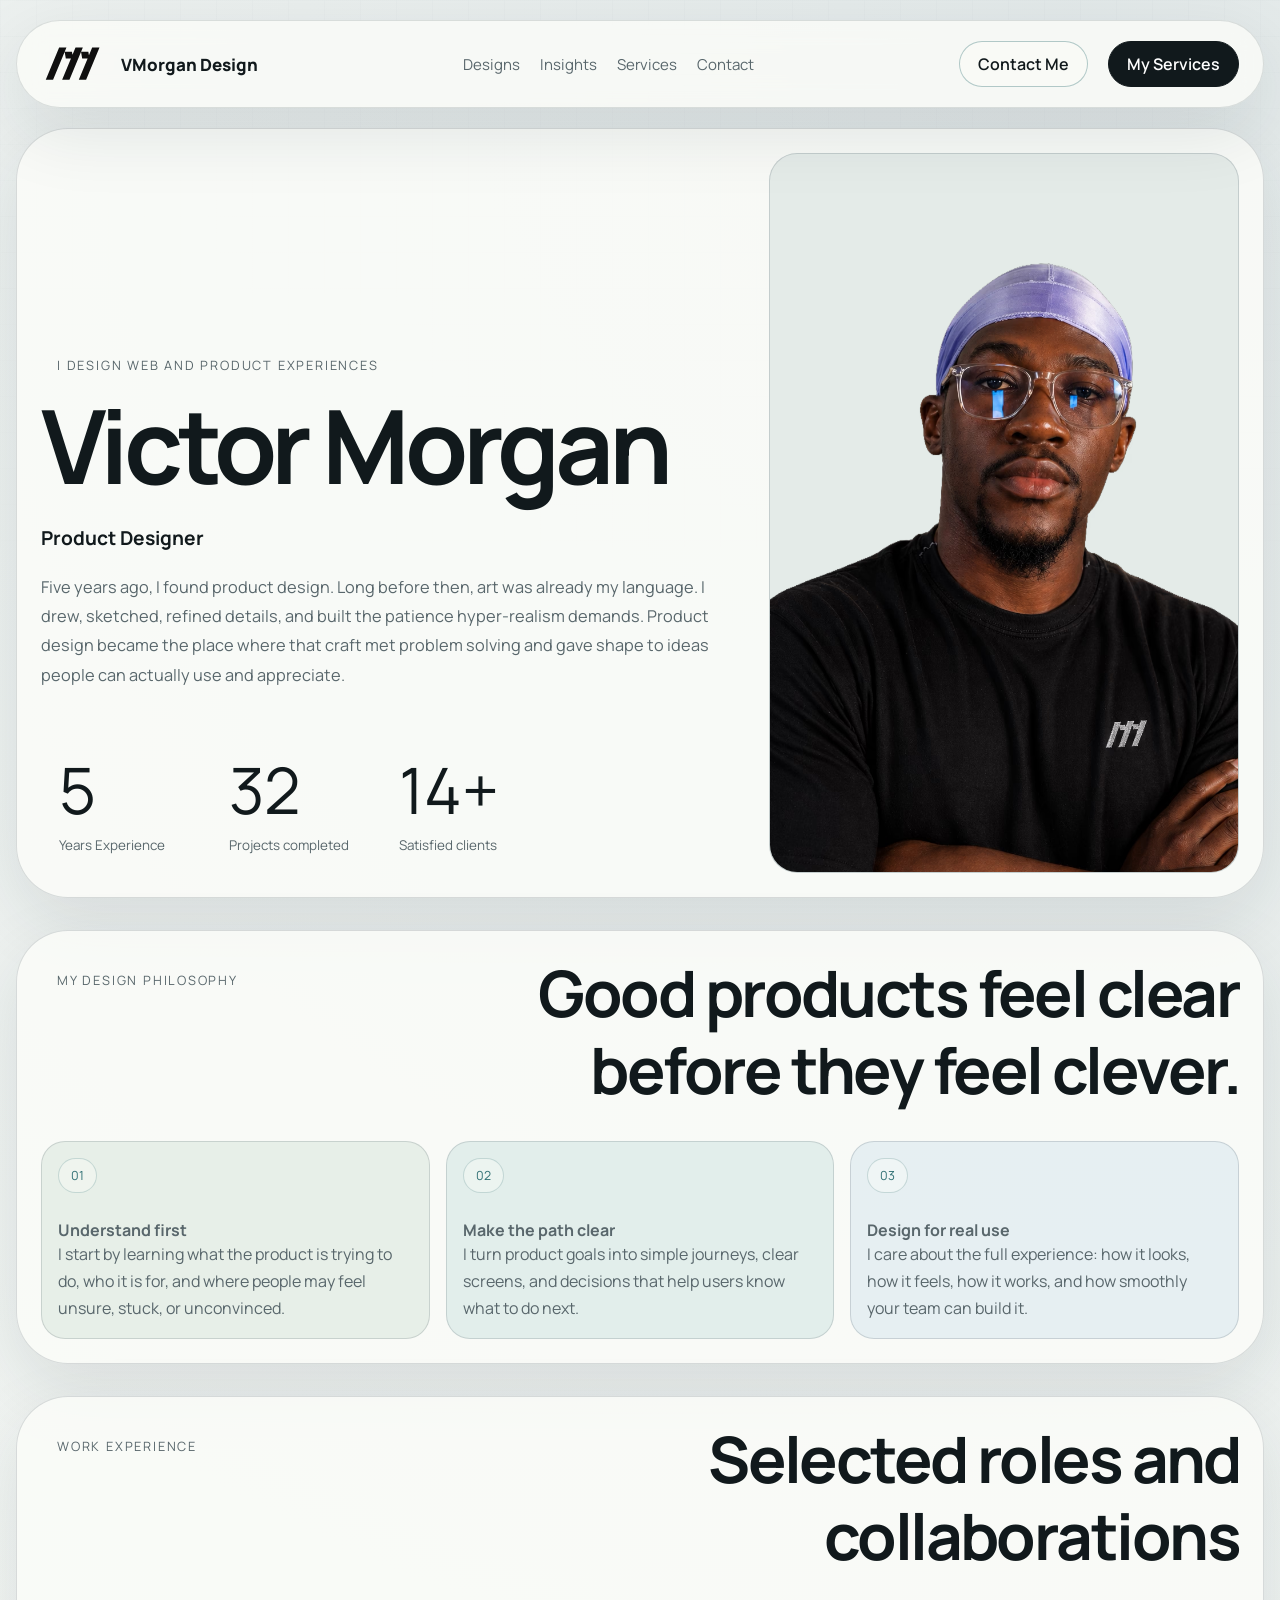
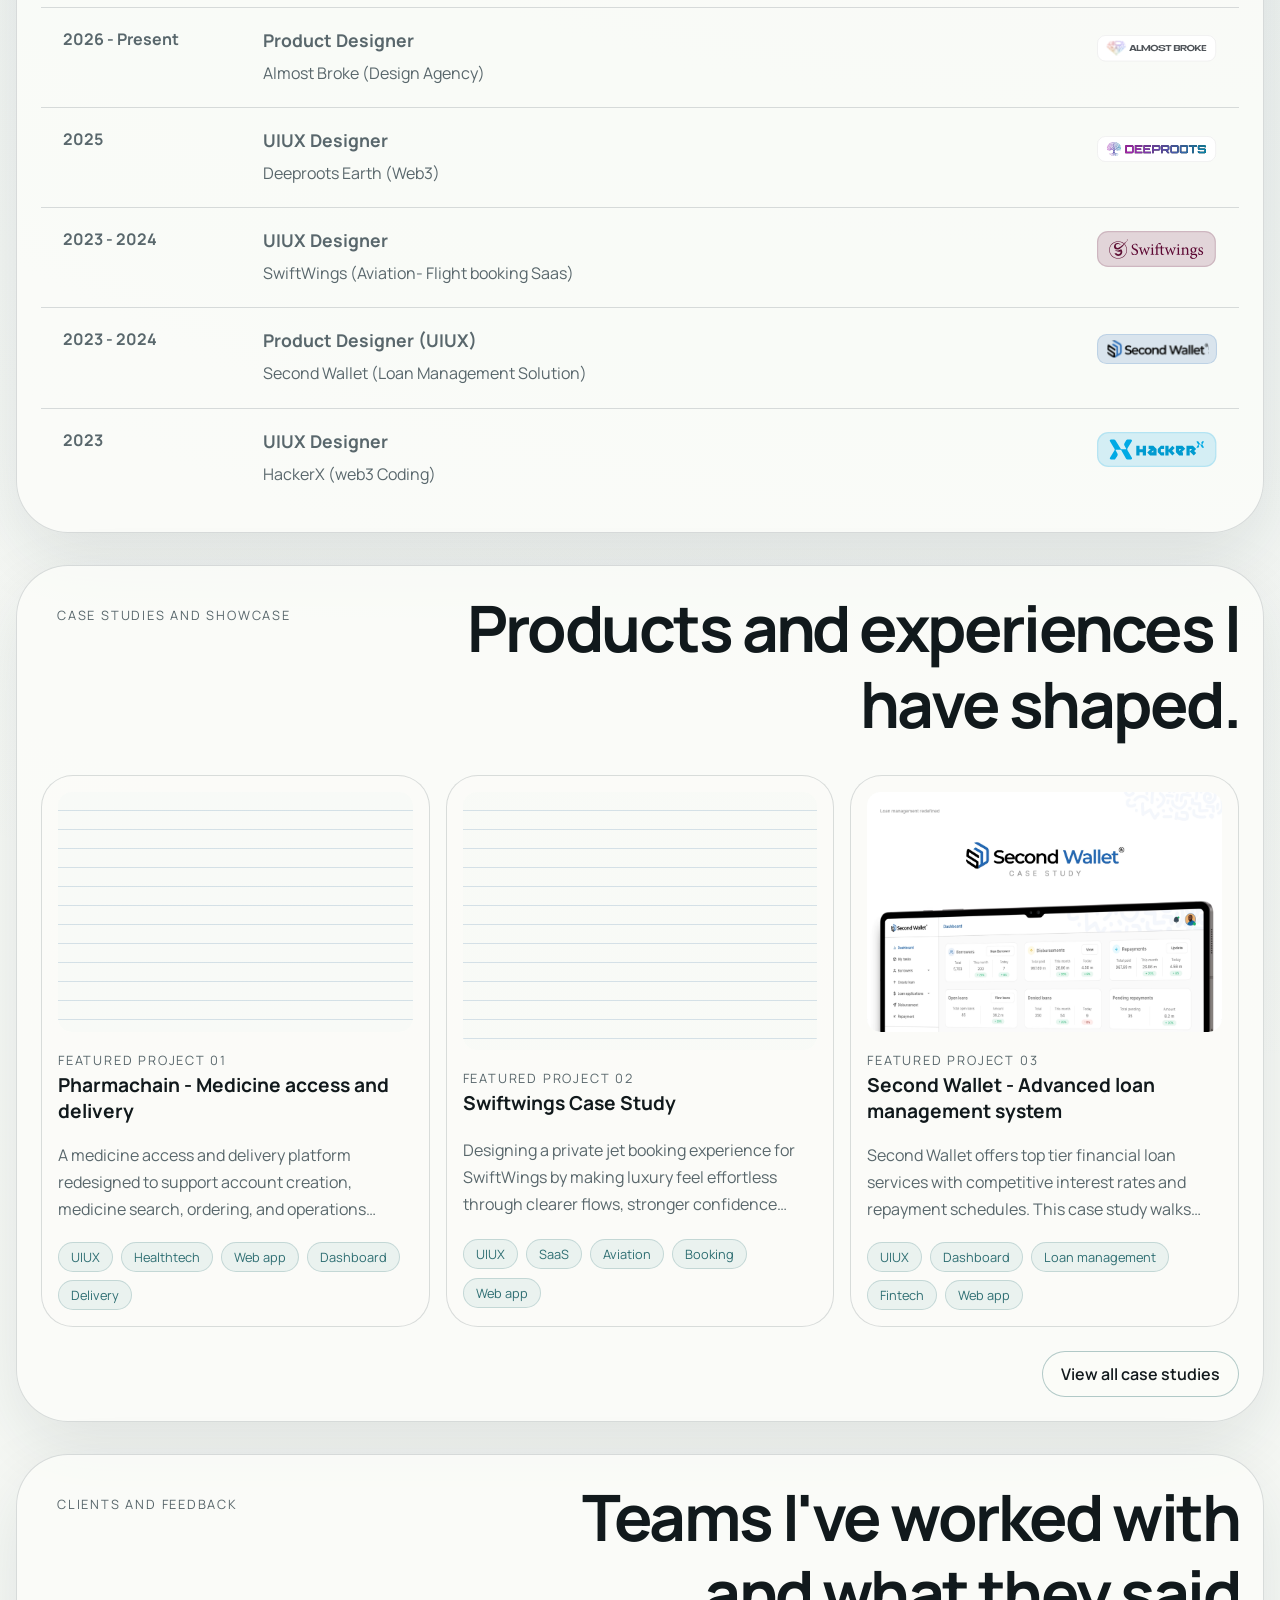
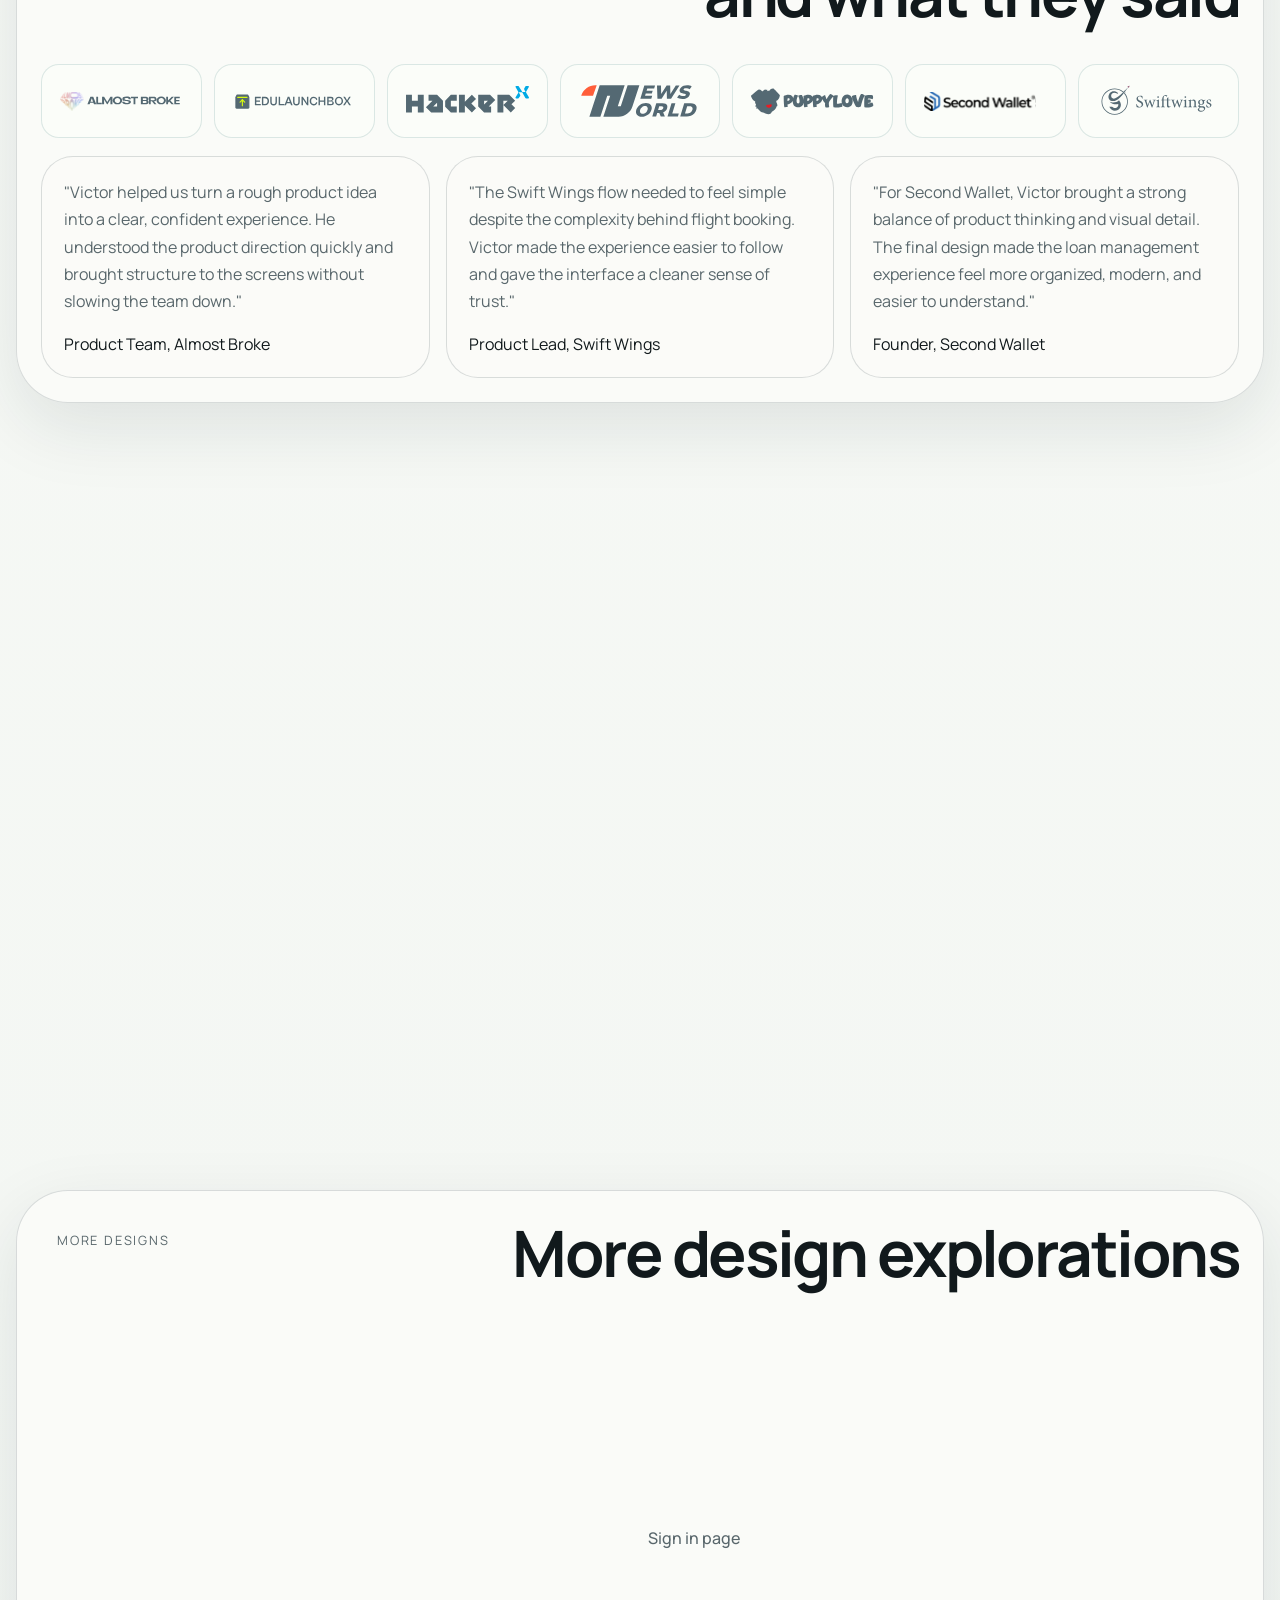
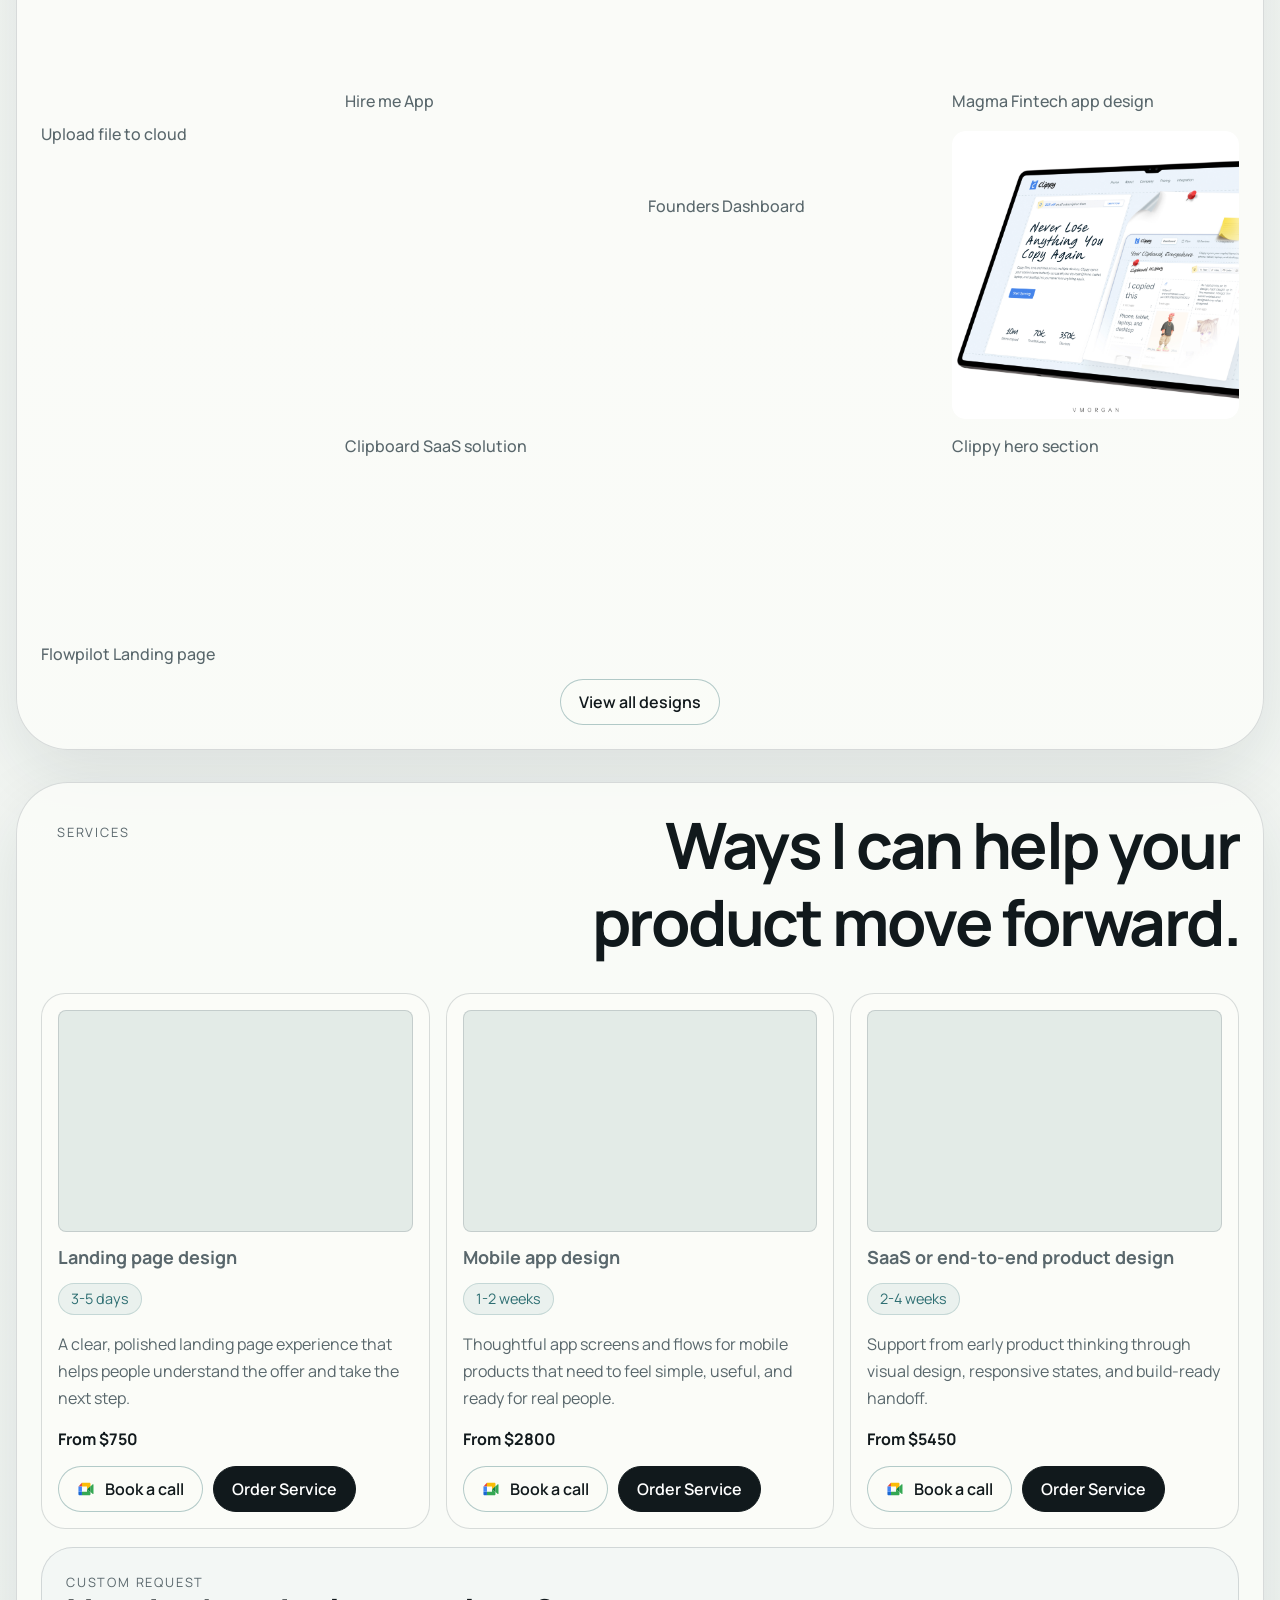
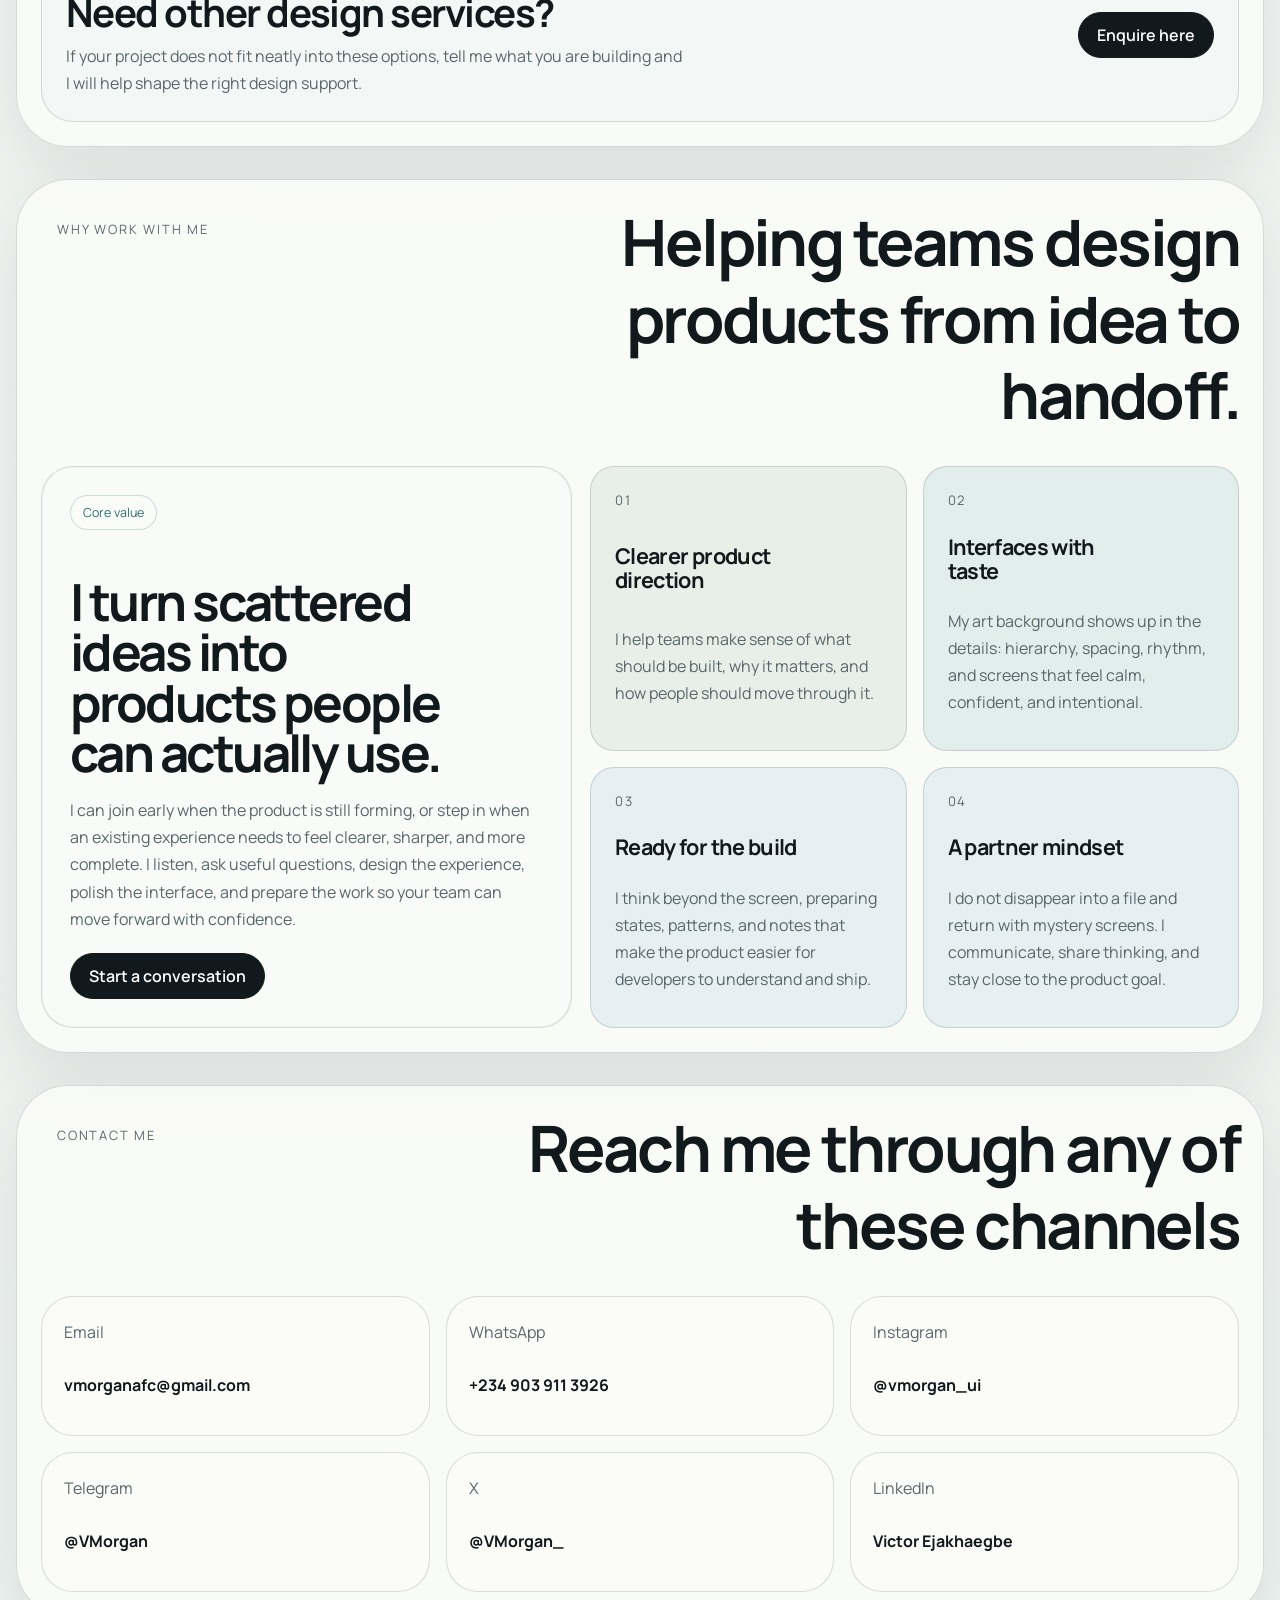
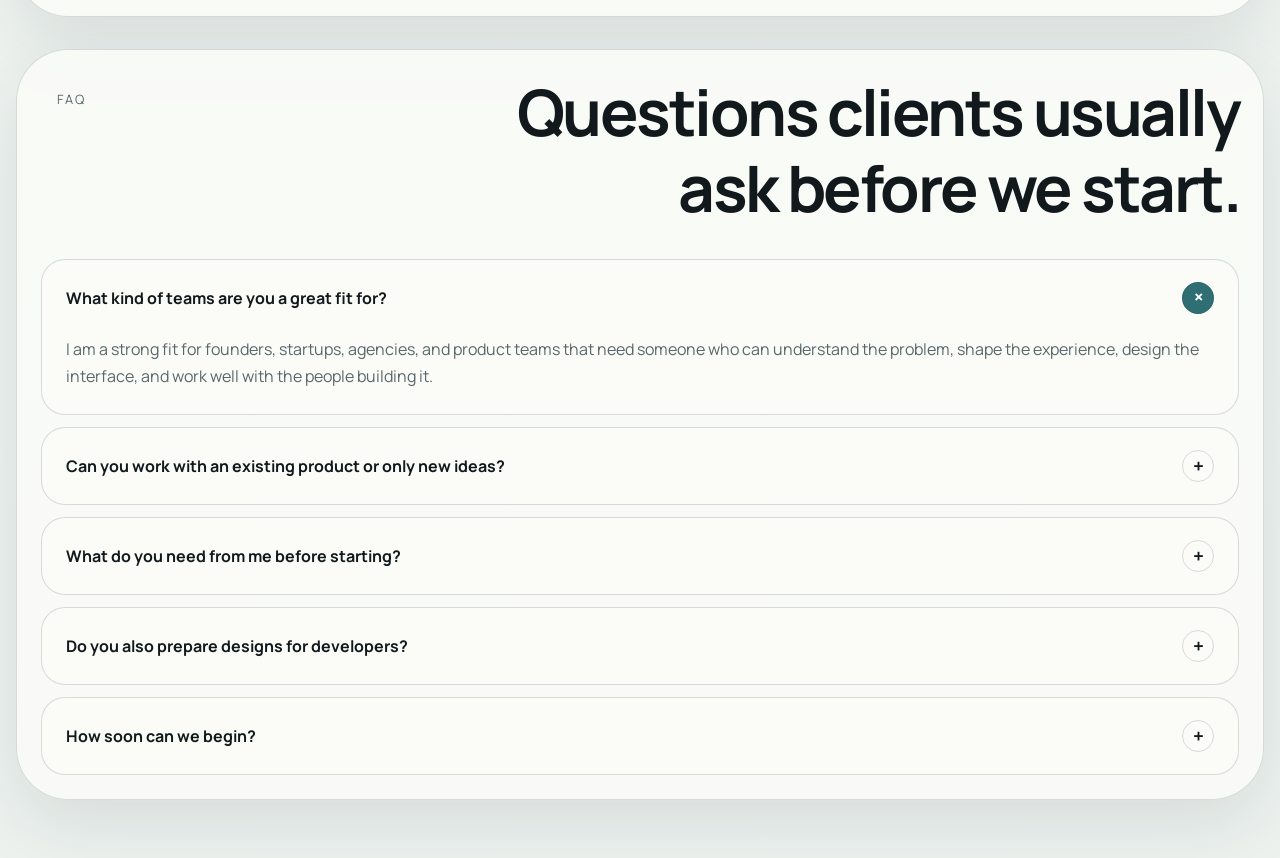
==== index.html @ fc19f233 "Improve mobile Lighthouse performance" ====
<!DOCTYPE html>
<html lang="en">
  <head>
    <meta charset="UTF-8" />
    <meta name="viewport" content="width=device-width, initial-scale=1.0" />
    <title>VMorgan Design</title>
    <meta
      name="description"
      content="Victor Morgan product design portfolio"
    />
    <meta property="og:image" content="https://ibb.co/gbhgshdw"/>
    <meta property="og:image:width" content="1200"/>
    <meta property="og:image:height" content="630"/>
    <link rel="icon" type="image/svg+xml" href="./assets/Logo  favicon.svg" />
    <link
      rel="preload"
      href="./assets/fonts/manrope-latin.woff2"
      as="font"
      type="font/woff2"
      crossorigin
    />
    <link rel="stylesheet" href="./styles.css" />
    <script defer src="./js/analytics.js"></script>
  </head>
  <body>
    <div class="page-shell">
      <header class="topbar">
        <a class="brand" href="#hero" aria-label="VMorgan.design home">
          <img class="brand-logo" src="./assets/Logo.svg" width="64" height="40" alt="" />
          <span class="brand-copy">
            <strong>VMorgan Design</strong>
          </span>
        </a>
        <nav class="main-nav desktop-nav" aria-label="Primary">
          <a href="./designs.html">Designs</a>
          <a href="./insights.html">Insights</a>
          <a href="#services">Services</a>
          <a href="#contact">Contact</a>
        </nav>
        <div class="nav-actions">
          <a class="button button-secondary" href="#contact">Contact Me</a>
          <a class="button" href="#services">My Services</a>
        </div>
        <details class="nav-menu">
          <summary class="nav-menu-toggle" aria-label="Open navigation menu">
            <img src="./assets/menu.svg" width="24" height="24" alt="" />
          </summary>
          <div class="nav-menu-panel">
            <nav class="main-nav" aria-label="Mobile primary">
              <a href="./designs.html">Designs</a>
              <a href="./insights.html">Insights</a>
              <a href="#services">Services</a>
              <a href="#contact">Contact</a>
            </nav>
          </div>
        </details>
      </header>

      <main>
        <section class="hero panel" id="hero">
          <div class="hero-copy">
            <p class="eyebrow">I DESIGN WEB AND PRODUCT EXPERIENCES</p>
            <h1>Victor Morgan</h1>
            <p class="hero-role">Product Designer</p>
            <p class="hero-story">
              Five years ago, I found product design. Long before then, art was
              already my language. I drew, sketched, refined details, and built
              the patience hyper-realism demands. Product design became the
              place where that craft met problem solving and gave shape to ideas
              people can actually use and appreciate.
            </p>
            <div class="hero-meta">
              <article>
                <strong>5</strong>
                <span class="meta-label">Years Experience</span>
              </article>
              <article>
                <strong>32</strong>
                <span class="meta-label">Projects completed</span>
              </article>
              <article>
                <strong>14+</strong>
                <span class="meta-label">Satisfied clients</span>
              </article>
            </div>
          </div>

          <aside class="hero-rail">
            <div class="portrait-frame">
              <img
                class="portrait-image"
                src="./assets/VMorgan image.avif"
                width="720"
                height="900"
                fetchpriority="high"
                decoding="async"
                alt="Portrait of Victor Morgan"
              />
            </div>
          </aside>
        </section>

        <section class="philosophy panel panel-tall" id="philosophy">
          <div class="section-head">
            <p class="eyebrow">My design philosophy</p>
            <h2>Good products feel clear before they feel clever.</h2>
          </div>
          <div class="philosophy-grid">
            <article>
              <span class="kicker">01</span>
              <h3>Understand first</h3>
              <p>
                I start by learning what the product is trying to do, who it is
                for, and where people may feel unsure, stuck, or unconvinced.
              </p>
            </article>
            <article>
              <span class="kicker">02</span>
              <h3>Make the path clear</h3>
              <p>
                I turn product goals into simple journeys, clear screens, and
                decisions that help users know what to do next.
              </p>
            </article>
            <article>
              <span class="kicker">03</span>
              <h3>Design for real use</h3>
              <p>
                I care about the full experience: how it looks, how it feels,
                how it works, and how smoothly your team can build it.
              </p>
            </article>
          </div>
        </section>

        <section class="panel" id="experience">
          <div class="section-head">
            <p class="eyebrow">Work experience</p>
            <h2>Selected roles and collaborations</h2>
          </div>
          <div class="timeline">
            <article class="timeline-item">
              <span class="timeline-period">2026 - Present</span>
              <div class="timeline-end">
                <div class="timeline-copy">
                  <h3>Product Designer</h3>
                  <p>Almost Broke (Design Agency)</p>
                </div>
                <img class="timeline-logo logo-shadow" src="./assets/Almost Broke.svg" width="120" height="42" loading="lazy" decoding="async" alt="Almost Broke logo" />
              </div>
              
            </article>
            <article class="timeline-item">
              <span class="timeline-period">2025</span>
              <div class="timeline-end">
                <div class="timeline-copy">
                  <h3>UIUX Designer</h3>
                  <p>Deeproots Earth (Web3)</p>
                </div>
                <img class="timeline-logo logo-shadow" src="./assets/Deeproots.svg" width="120" height="42" loading="lazy" decoding="async" alt="Deeproots Earth logo" />
              </div>
              
            </article>
            <article class="timeline-item">
              <span class="timeline-period">2023 - 2024</span>
              <div class="timeline-end">
                <div class="timeline-copy">
                  <h3>UIUX Designer</h3>
                  <p>SwiftWings (Aviation- Flight booking Saas)</p>
                </div>
                <img class="timeline-logo" src="./assets/Swift Wings.svg" width="120" height="42" loading="lazy" decoding="async" alt="Swift Wings logo" />
              </div>
              
            </article>
            <article class="timeline-item">
              <span class="timeline-period">2023 - 2024</span>
              <div class="timeline-end">
                <div class="timeline-copy">
                  <h3>Product Designer (UIUX)</h3>
                  <p>Second Wallet (Loan Management Solution)</p>
                </div>
                <img class="timeline-logo" src="./assets/Second Wallet.svg" width="120" height="42" loading="lazy" decoding="async" alt="Second Wallet logo" />
              </div>
              
            </article>
            <article class="timeline-item">
              <span class="timeline-period">2023</span>
              <div class="timeline-end">
                <div class="timeline-copy">
                  <h3>UIUX Designer</h3>
                  <p>HackerX (web3 Coding)</p>
                </div>
                <img class="timeline-logo" src="./assets/Hacker X.svg" width="120" height="42" loading="lazy" decoding="async" alt="Hacker X logo" />
              </div>
              
            </article>
          </div>
        </section>

        <section class="panel" id="designs">
          <div class="section-head">
            <p class="eyebrow">Case studies and showcase</p>
            <h2 id="design-head-title">Products and experiences I have shaped.</h2>
          </div>
          <div class="featured-grid" id="projectGrid"></div>
          <div class="action-insights">
            <a class="button button-secondary" href="./designs.html#case-studies">
              View all case studies
            </a>
          </div>
        </section>

        <section class="panel" id="clients">
          <div class="section-head">
            <p class="eyebrow">Clients and feedback</p>
            <h2>Teams I&apos;ve worked with and what they said</h2>
          </div>
          <div class="client-band" aria-label="Client logos">
            <span class="client-logo-card">
              <img src="./assets/Clients/Almost Broke.svg" width="168" height="48" loading="lazy" decoding="async" alt="Almost Broke logo" />
            </span>
            <span class="client-logo-card">
              <img src="./assets/Clients/Edulaunch box.svg" width="168" height="48" loading="lazy" decoding="async" alt="Edulaunch Box logo" />
            </span>
            <span class="client-logo-card">
              <img src="./assets/Clients/Logo.svg" width="168" height="48" loading="lazy" decoding="async" alt="HackerX logo" />
            </span>
            <span class="client-logo-card">
              <img src="./assets/Clients/News World.svg" width="168" height="48" loading="lazy" decoding="async" alt="News World logo" />
            </span>
            <span class="client-logo-card">
              <img src="./assets/Clients/Puppylove.svg" width="168" height="48" loading="lazy" decoding="async" alt="Puppylove logo" />
            </span>
            <span class="client-logo-card">
              <img src="./assets/Clients/Second Wallet.svg" width="168" height="48" loading="lazy" decoding="async" alt="Second Wallet logo" />
            </span>
            <span class="client-logo-card">
              <img src="./assets/Clients/Swift wings.svg" width="168" height="48" loading="lazy" decoding="async" alt="Swift Wings logo" />
            </span>
          </div>
          <div class="feedback-grid">
            <article class="quote-card">
              <p>
                “Victor brought order to a messy product flow and made the whole
                team think more clearly.”
              </p>
              <p class="quote-copy">
                "Victor helped us turn a rough product idea into a clear, confident experience. He understood the product direction quickly and brought structure to the screens without slowing the team down."
              </p>
              <span>Product Team, Almost Broke</span>
            </article>
            <article class="quote-card">
              <p>
                “His eye for detail is strong, but what stood out most was how
                calmly he solved product problems.”
              </p>
              <p class="quote-copy">
                "The Swift Wings flow needed to feel simple despite the complexity behind flight booking. Victor made the experience easier to follow and gave the interface a cleaner sense of trust."
              </p>
              <span>Product Lead, Swift Wings</span>
            </article>
            <article class="quote-card">
              <p>
                “The final experience felt premium without becoming complicated.
                That balance mattered for our users.”
              </p>
              <p class="quote-copy">
                "For Second Wallet, Victor brought a strong balance of product thinking and visual detail. The final design made the loan management experience feel more organized, modern, and easier to understand."
              </p>
              <span>Founder, Second Wallet</span>
            </article>
          </div>
        </section>

        <section class="panel" id="insights">
          <div class="section-head">
            
              <p class="eyebrow">Insights</p>
              <h2>Thoughts on designing useful products.</h2>
            
          </div>
          <div class="blog-grid" id="homeInsightsGrid"></div>
          <div class="action-insights">
            <a class="button button-secondary" href="./insights.html">View all Insights</a>
          </div>
        </section>

        <section class="panel" id="more-designs">
          <div class="section-head">
            <p class="eyebrow">More designs</p>
            <h2>More design explorations</h2>
          </div>
          <div class="masonry" id="masonryGrid"></div>
          <div class="action-designs">
            <a class="button button-secondary" href="./designs.html#design-explorations">View all designs</a>
          </div>
        </section>

        <section class="panel" id="services">
          <div class="section-head">
            <p class="eyebrow">Services</p>
            <h2>Ways I can help your product move forward.</h2>
          </div>
          <div class="services-layout">
            <div class="services-list" id="servicesList"></div>
            <aside class="service-enquiry">
              <div>
                <p class="eyebrow" id="request-eyebrow">Custom request</p>
                <h3>Need other design services?</h3>
                <p>
                  If your project does not fit neatly into these options, tell me what you are
                  building and I will help shape the right design support.
                </p>
              </div>
              <a class="button" href="#contact">Enquire here</a>
            </aside>
          </div>
        </section>

        <section class="panel" id="value">
          <div class="section-head value-head">
            <p class="eyebrow">Why work with me</p>
            <h2 id="value-head">Helping teams design products from idea to handoff.</h2>
          </div>
          <div class="value-layout">
            <article class="value-lead">
              <span class="kicker">Core value</span>
              <h3>I turn scattered ideas into products people can actually use.</h3>
              <p>
                I can join early when the product is still forming, or step in when an existing
                experience needs to feel clearer, sharper, and more complete. I listen, ask useful
                questions, design the experience, polish the interface, and prepare the work so your
                team can move forward with confidence.
              </p>
              <a class="button" href="#contact">Start a conversation</a>
            </article>
            <div class="value-grid">
              <article class="value-card">
                <span>01</span>
                <h3>Clearer product direction</h3>
                <p>
                  I help teams make sense of what should be built, why it matters, and how people
                  should move through it.
                </p>
              </article>
              <article class="value-card">
                <span>02</span>
                <h3>Interfaces with taste</h3>
                <p>
                  My art background shows up in the details: hierarchy, spacing, rhythm, and screens
                  that feel calm, confident, and intentional.
                </p>
              </article>
              <article class="value-card">
                <span>03</span>
                <h3>Ready for the build</h3>
                <p>
                  I think beyond the screen, preparing states, patterns, and notes that make the
                  product easier for developers to understand and ship.
                </p>
              </article>
              <article class="value-card">
                <span>04</span>
                <h3>A partner mindset</h3>
                <p>
                  I do not disappear into a file and return with mystery screens. I communicate, share
                  thinking, and stay close to the product goal.
                </p>
              </article>
            </div>
          </div>
        </section>

        <section class="panel" id="contact">
          <div class="section-head">
            <p class="eyebrow">Contact me</p>
            <h2>Reach me through any of these channels</h2>
          </div>
          <div class="contact-grid">
            <a class="contact-card" href="mailto:vmorganafc@gmail.com" target="_blank">
              <span>Email</span>
              <strong>vmorganafc@gmail.com</strong>
            </a>
            <a class="contact-card" href="https://wa.me/2349039113926" target="_blank">
              <span>WhatsApp</span>
              <strong>+234 903 911 3926</strong>
            </a>
            <a class="contact-card" href="https://www.instagram.com/vmorgan_ui/" target="_blank">
              <span>Instagram</span>
              <strong>@vmorgan_ui</strong>
            </a>
            <a class="contact-card" href="https://t.me/VMorgan" target="_blank">
              <span>Telegram</span>
              <strong>@VMorgan</strong>
            </a>
            <a class="contact-card" href="https://x.com/VMorgan_" target="_blank">
              <span>X</span>
              <strong>@VMorgan_</strong>
            </a>
            <a class="contact-card" href="https://www.linkedin.com/in/ejakhaegbevictor" target="_blank">
              <span>LinkedIn</span>
              <strong>Victor Ejakhaegbe</strong>
            </a>
          </div>
        </section>

        <section class="panel" id="faq">
          <div class="section-head">
            <p class="eyebrow">FAQ</p>
            <h2>Questions clients usually ask before we start.</h2>
          </div>
          <div class="faq-list">
            <details class="faq-item" open>
              <summary>What kind of teams are you a great fit for?</summary>
              <p>
                I am a strong fit for founders, startups, agencies, and product teams that need
                someone who can understand the problem, shape the experience, design the interface,
                and work well with the people building it.
              </p>
            </details>
            <details class="faq-item">
              <summary>Can you work with an existing product or only new ideas?</summary>
              <p>
                Both. I can help shape a new product from scratch, improve an existing experience,
                redesign a dashboard, make onboarding clearer, or prepare a product for the next
                stage of growth.
              </p>
            </details>
            <details class="faq-item">
              <summary>What do you need from me before starting?</summary>
              <p>
                A short brief, the product goal, target audience, timeline, and any existing links,
                screenshots, brand assets, or references. If the idea is still rough, we can clarify it
                together during the first call.
              </p>
            </details>
            <details class="faq-item">
              <summary>Do you also prepare designs for developers?</summary>
              <p>
                Yes. I can include organized files, responsive states, interaction notes, reusable
                patterns, and build guidance so the implementation team has less guesswork.
              </p>
            </details>
            <details class="faq-item">
              <summary>How soon can we begin?</summary>
              <p>
                That depends on the scope and current availability, but the fastest next step is to
                book a call or send a short brief. From there, I can confirm timeline, deliverables,
                and the best way to approach the work.
              </p>
            </details>
          </div>
        </section>
      </main>
    </div>

    <dialog class="project-modal" id="projectModal">
      <form method="dialog" class="modal-card">
        <div class="modal-head">
          <div>
            <p class="eyebrow">Project details</p>
            <h2 id="modalTitle"></h2>
          </div>
          <button class="icon-button" type="submit" aria-label="Close details">
            ×
          </button>
        </div>
        <p id="modalSummary"></p>
        <div class="modal-tags" id="modalTags"></div>
        <div class="modal-metrics" id="modalMetrics"></div>
      </form>
    </dialog>

    <dialog class="article-modal" id="articleModal">
      <article class="article-modal-card">
        <header class="article-modal-head">
          <div>
            <p class="eyebrow">Insight</p>
            <h2 id="articleTitle"></h2>
          </div>
          <button class="icon-button" id="articleClose" type="button" aria-label="Close article">
            ×
          </button>
        </header>

        <div class="article-modal-scroll">
          <div class="article-meta">
            <span id="articleDate"></span>
            <span id="articleCategory"></span>
          </div>
          <p class="article-preface" id="articlePreface"></p>
          <div class="article-body" id="articleBody"></div>
        </div>
      </article>
    </dialog>

    <dialog class="design-preview-modal" id="designPreviewModal">
      <article class="design-preview-card">
        <header class="design-preview-head">
          <div>
            <h2 id="designPreviewTitle"></h2>
            <p id="designPreviewDescription"></p>
          </div>
          <button class="icon-button" id="designPreviewClose" type="button" aria-label="Close design preview">
            ×
          </button>
        </header>
        <div class="design-preview-visual" id="designPreviewVisual"></div>
        <div class="design-preview-share" id="designPreviewShare" hidden>
          <p>Share your thoughts ....</p>
          <div class="design-preview-actions">
            <a class="button button-secondary" id="designPreviewX" href="" target="_blank" rel="noreferrer" hidden>View in X</a>
          </div>
        </div>
      </article>
    </dialog>

    <dialog class="service-order-modal book-call-modal" id="bookCallModal">
      <form
        class="modal-card service-order-card"
        id="bookCallForm"
        name="book-call-lead"
        method="POST"
        data-netlify="true"
        netlify-honeypot="bot-field"
      >
        <input type="hidden" name="form-name" value="book-call-lead" />
        <input type="hidden" id="bookCallServiceName" name="service_name" value="" />
        <input type="hidden" id="bookCallSubmittedAt" name="submitted_at" value="" />
        <p class="hidden-field">
          <label>Do not fill this out if you are human: <input name="bot-field" /></label>
        </p>

        <div class="modal-head">
          <div>
            <p class="eyebrow" id="book-call-label">Book a call</p>
            <h2 id="bookCallTitle">Book a call</h2>
          </div>
          <button class="icon-button" id="bookCallClose" type="button" aria-label="Close book call form">
            Ã—
          </button>
        </div>

        <div class="service-order-fields">
          <label class="field">
            <span>Email address</span>
            <input
              class="text-input"
              id="bookCallEmail"
              name="email"
              type="email"
              placeholder="you@example.com"
              required
            />
          </label>
        </div>

        <p class="service-order-note">
          Enter your email first, then you will be redirected to book a Google Meet call.
        </p>

        <div class="service-order-actions">
          <button class="button" type="submit">Submit and book call</button>
        </div>
      </form>
    </dialog>

    <dialog class="service-order-modal" id="serviceOrderModal">
      <form class="modal-card service-order-card" id="serviceOrderForm">
        <div class="modal-head">
          <div>
            <p class="eyebrow" id="order-service">Order service</p>
            <h2 id="serviceOrderTitle">Order service</h2>
          </div>
          <button class="icon-button" id="serviceOrderClose" type="button" aria-label="Close order form">
            ×
          </button>
        </div>

        <div class="service-order-fields">
          <label class="field">
            <span>Name</span>
            <input class="text-input" id="orderName" name="name" type="text" required />
          </label>
          <label class="field">
            <span>Email address</span>
            <input class="text-input" id="orderEmail" name="email" type="email" required />
          </label>
          <label class="field">
            <span>Short project brief</span>
            <textarea
              class="text-area"
              id="orderBrief"
              name="brief"
              rows="5"
              placeholder="Tell me what you want designed, the audience, and the goal."
              required
            ></textarea>
          </label>
          <label class="field">
            <span>Timeline for delivery</span>
            <select id="orderTimeline" name="timeline" required>
              <option value="">Select timeline</option>
              <option value="3-5 days">3-5 days</option>
              <option value="1-2 weeks">1-2 weeks</option>
              <option value="2-4 weeks">2-4 weeks</option>
              <option value="3 months">3 months</option>
              <option value="1 year">1 year</option>
              <option value="Flexible">Flexible</option>
            </select>
          </label>
        </div>

        <p class="service-order-note">
          Once you submit, you will be automatically redirected to book a Google Meet call.
        </p>

        <div class="service-order-actions">
          <button class="button" type="submit">Submit and book a call</button>
        </div>
      </form>
    </dialog>

    <script src="./js/explorations-data.js"></script>
    <script src="./js/featured-case-studies.js"></script>
    <script src="./js/insights.js"></script>
    <script src="./js/script.js"></script>
    <script src="./js/smooth-page-scroll.js" defer></script>
    <script src="./js/scroll-reveal.js" defer></script>
    <script src="./js/active-nav.js" defer></script>
  </body>
</html>
---- styles.css ----
@font-face {
  font-family: "Manrope";
  font-style: normal;
  font-weight: 400 800;
  font-display: swap;
  src: url("./assets/fonts/manrope-latin.woff2") format("woff2");
  unicode-range: U+0000-00FF, U+0131, U+0152-0153, U+02BB-02BC, U+02C6, U+02DA,
    U+02DC, U+0304, U+0308, U+0329, U+2000-206F, U+20AC, U+2122, U+2191,
    U+2193, U+2212, U+2215, U+FEFF, U+FFFD;
}

:root {
  --font-sans: "Manrope", "Segoe UI", sans-serif;
  --bg: #edf2ef;
  --panel: #fbfcf8;
  --panel-muted: #e3ebe7;
  --ink: #11191c;
  --ink-soft: #59676c;
  --line: rgba(32, 54, 61, 0.16);
  --line-strong: #11191c;
  --accent: #2f6f73;
  --accent-soft: #d8e8e5;
  --sage: #697c6f;
  --sage-soft: #dfe9e1;
  --steel: #6f8fa3;
  --steel-soft: #dce8ee;
  --sand: #b59b6a;
  --shadow: 0 24px 70px rgba(23, 43, 49, 0.1);
  --radius-xl: 32px;
  --radius-lg: 24px;
  --radius-md: 16px;
  --max-width: 1440px;
  --anchor-offset: 132px;
}

::selection {
  background: var(--accent);
  color: #fbfcf8;
}

.sr-only {
  position: absolute;
  width: 1px;
  height: 1px;
  padding: 0;
  margin: -1px;
  overflow: hidden;
  clip: rect(0, 0, 0, 0);
  white-space: nowrap;
  border: 0;
}

*,
*::before,
*::after {
  box-sizing: border-box;
  -webkit-tap-highlight-color: transparent;
}

html {
  scroll-behavior: smooth;
  scroll-padding-top: var(--anchor-offset);
}

html.is-anchor-scrolling {
  scroll-behavior: auto;
}

:target {
  scroll-margin-top: var(--anchor-offset);
}

body {
  margin: 0;
  font-family: var(--font-sans);
  background:
    radial-gradient(circle at 84% 0%, rgba(111, 143, 163, 0.18), transparent 30%),
    linear-gradient(180deg, #fbfcf8 0%, var(--bg) 100%);
  color: var(--ink);
  padding-bottom: 58px;
  min-height: 100vh;
}

body::before {
  content: "";
  position: fixed;
  inset: 0;
  pointer-events: none;
  background-image:
    linear-gradient(rgba(32, 54, 61, 0.045) 1px, transparent 1px),
    linear-gradient(90deg, rgba(32, 54, 61, 0.045) 1px, transparent 1px);
  background-size: 36px 36px;
  mask-image: linear-gradient(180deg, rgba(0, 0, 0, 0.24), transparent 75%);
}

a {
  color: inherit;
  text-decoration: none;
}

button,
select,
input {
  font: inherit;
}

.page-shell {
  width: min(calc(100% - 32px), var(--max-width));
  margin: 20px auto 48px;
}

.topbar {
  position: sticky;
  top: 16px;
  z-index: 10;
  display: grid;
  grid-template-columns: auto 1fr auto;
  align-items: center;
  gap: 32px;
  min-height: 88px;
  padding: 16px 24px;
  margin-bottom: 20px;
  border: 1px solid rgba(32, 54, 61, 0.14);
  border-radius: 999px;
  background: rgba(251, 252, 248, 0.82);
  backdrop-filter: blur(14px);
  box-shadow: var(--shadow);
}

.brand {
  display: flex;
  align-items: center;
  gap: 16px;
}

.brand-logo {
  display: block;
  width: 64px;
  height: 40px;
  object-fit: contain;
}

.brand-copy {
  display: block;
}

.brand-copy strong {
  font-size: 1.06rem;
  font-weight: 800;
}

.brand-copy span {
  display: none;
  color: var(--ink-soft);
  font-size: 0.82rem;
}

.main-nav,
.nav-actions {
  display: flex;
  align-items: center;
  gap: 20px;
}

#designPreviewTitle{
  letter-spacing: -2%;
}

.nav-menu {
  display: none;
  position: relative;
}

.nav-menu-panel {
  display: block;
}

.nav-menu-toggle {
  display: none;
  border: none;
  background: transparent;
  list-style: none;
  cursor: pointer;
  padding: 8px;
}

.nav-menu-toggle::-webkit-details-marker {
  display: none;
}

.nav-menu-toggle img {
  display: block;
  width: 24px;
  height: 24px;
}

.main-nav {
  justify-self: center;
  flex-wrap: wrap;
  display: flex;
  flex-direction: row;
}

.main-nav a {
  position: relative;
  font-size: 0.94rem;
  color: var(--ink-soft);
  width: auto;
}

.main-nav a::after {
  content: "";
  position: absolute;
  left: 0;
  bottom: -6px;
  width: 100%;
  height: 1px;
  background: var(--accent);
  transform: scaleX(0);
  transform-origin: left;
  transition: transform 160ms ease;
}

.main-nav a:hover::after,
.main-nav a:focus-visible::after {
  transform: scaleX(1);
}

.main-nav a.is-active {
  color: var(--ink);
  font-weight: 700;
}

.button,
.icon-button {
  display: inline-flex;
  align-items: center;
  justify-content: center;
  gap: 10px;
  border: 1px solid var(--line-strong);
  border-radius: 999px;
  background: var(--ink);
  color: #fff;
  cursor: pointer;
  transition:
    transform 180ms ease,
    box-shadow 180ms ease,
    background 180ms ease;
}

.button {
  height: 46px;
  padding: 0 18px;
  font-weight: 600;
  width: fit-content;
  display: inline-flex;
  align-items: center;
  justify-content: center;
  white-space: nowrap;
}

.button-icon {
  width: 18px;
  height: 18px;
  display: block;
  object-fit: contain;
}

.button:hover,
.icon-button:hover,
.button:focus-visible,
.icon-button:focus-visible {
  transform: translateY(-1px);
  box-shadow: 0 14px 34px rgba(47, 111, 115, 0.18);
}

.button-secondary {
  border-color: rgba(47, 111, 115, 0.36);
  background: rgba(251, 252, 248, 0.5);
  color: var(--ink);
}

.panel {
  position: relative;
  margin-bottom: 32px;
  padding: 24px;
  padding-top: 24px;
  border: 1px solid var(--line);
  border-radius: 52px;
  background: rgba(251, 252, 248, 0.86);
  box-shadow: var(--shadow);
  overflow: hidden;
}

.panel::before {
  content: "";
  position: absolute;
  inset: 0;
  border-radius: inherit;
  pointer-events: none;
}

.has-scroll-reveal .scroll-reveal {
  --reveal-distance: 54px;
  opacity: 0;
  transform: translate3d(0, var(--reveal-distance), 0) scale(0.97);
  transition:
    opacity 850ms cubic-bezier(0.16, 1, 0.3, 1) var(--reveal-delay, 0ms),
    transform 850ms cubic-bezier(0.16, 1, 0.3, 1) var(--reveal-delay, 0ms);
  will-change: opacity, transform;
}

.has-scroll-reveal .panel.scroll-reveal {
  --reveal-distance: 78px;
}

.has-scroll-reveal .scroll-reveal.is-visible {
  opacity: 1;
  transform: translate3d(0, 0, 0) scale(1);
  will-change: auto;
}

.has-scroll-reveal .scroll-reveal.has-revealed {
  transition:
    opacity 220ms ease,
    transform 220ms ease,
    box-shadow 220ms ease,
    border-color 220ms ease,
    background 220ms ease;
}

.project-card.scroll-reveal.is-visible:hover,
.project-card.scroll-reveal.is-visible:focus-visible,
.blog-card.scroll-reveal.is-visible:hover,
.blog-card.scroll-reveal.is-visible:focus-visible,
.masonry-card.scroll-reveal.is-visible:hover,
.masonry-card.scroll-reveal.is-visible:focus-visible,
.insight-card.scroll-reveal.is-visible:hover,
.insight-card.scroll-reveal.is-visible:focus-visible,
.case-study-card.scroll-reveal.is-visible:hover,
.case-study-card.scroll-reveal.is-visible:focus-visible,
.exploration-card.scroll-reveal.is-visible:hover,
.exploration-card.scroll-reveal.is-visible:focus-visible {
  transform: translateY(-8px);
}

@media (prefers-reduced-motion: reduce) {
  .has-scroll-reveal .scroll-reveal,
  .has-scroll-reveal .scroll-reveal.is-visible {
    opacity: 1;
    transform: none;
    transition: none;
  }
}

.hero {
  display: grid;
  grid-template-columns: 1.2fr 0.8fr;
  gap: 24px;
  min-height: calc(100vh - 130px);
}

.hero-copy,
.hero-rail,
.service-builder,
.blog-card,
.quote-card,
.contact-card,
.timeline-item,
.project-card,
.masonry-card {
  position: relative;
  z-index: 1;
}

.hero-copy {
  display: flex;
  flex-direction: column;
  justify-content: flex-end;
  align-items: flex-start;
  height: 100%;
  padding-top: 42px;
}

.eyebrow {
  margin: 16px 0 10px 16px;
  text-transform: uppercase;
  letter-spacing: 0.14em;
  font-size: 0.8rem;
  color: var(--ink-soft);
}

.hero h1,
.section-head h2,
.service-builder h3 {
  margin: 0;
  line-height: 1.2;
}

.hero h1 {
  font-size: clamp(3.4rem, 8vw, 7rem);
  letter-spacing: -0.05em;
}

.hero-role {
  margin: 18px 0 0;
  font-size: 1.2rem;
  font-weight: 700;
}

.hero-story {
  max-width: 100%;
  margin: 22px 0 0;
  color: var(--ink-soft);
  font-size: 1.02rem;
  line-height: 1.8;
}

.hero-meta {
  display: grid;
  grid-template-columns: repeat(3, minmax(0, 1fr));
  gap: 14px;
  margin-top: 28px;
}

.estimate-card,
.project-card,
.blog-card,
.quote-card,
.contact-card,
.service-item {
  border: 1px solid var(--line);
  border-radius: var(--radius-xl);
  background: rgba(251, 252, 248, 0.78);
}

#articleTitle{
  letter-spacing: -0.03em;
}

.hero-meta article {
  padding: 18px;
}

.hero-meta strong {
  display: block;
  margin-top: 10px;
  font-size: 4rem;
  font-weight: 400;
}

.action-insights {
  display: flex;
  justify-content: end;
  margin-top: 24px;
}

.action-designs {
  display: flex;
  justify-content: center;
  margin-top: 12px; 
}
.meta-label {
  color: var(--ink-soft);
  font-size: 0.84rem;
}

.panel-tall {
  min-height: auto;
  display: flex;
  flex-direction: column;
  justify-content: center;
}

.section-head {
  display: flex;
  justify-content: space-between;
  align-items: end;
  gap: 16px;
  margin-bottom: 32px;
}

.section-head h2 {
  max-width: 18ch;
  font-size: clamp(2rem, 5vw, 4rem);
  letter-spacing: -0.04em;
  text-align: end;
  line-height: auto;
}

#value-head{
  text-align: end;
  max-width: 20ch;
}

#design-head-title{
  text-align: end;
  max-width: 20ch;
}

.philosophy-grid {
  display: grid;
  grid-template-columns: repeat(3, minmax(0, 1fr));
  gap: 16px;
}

.philosophy-grid article,
.service-item {
  padding: 16px;
  border: 1px solid var(--line);
  border-radius: var(--radius-lg);
  background: rgba(251, 252, 248, 0.72);
}

.philosophy-grid article:nth-child(1),
.value-card:nth-child(1) {
  background: rgba(223, 233, 225, 0.68);
}

.philosophy-grid article:nth-child(2),
.value-card:nth-child(2) {
  background: rgba(216, 232, 229, 0.68);
}

.philosophy-grid article:nth-child(3),
.value-card:nth-child(3),
.value-card:nth-child(4) {
  background: rgba(220, 232, 238, 0.64);
}

.kicker {
  display: inline-block;
  margin-bottom: 26px;
  padding: 8px 12px;
  border: 1px solid rgba(47, 111, 115, 0.22);
  border-radius: 999px;
  background: rgba(251, 252, 248, 0.42);
  color: var(--accent);
  font-size: 0.78rem;
}

.philosophy-grid h3,
.timeline-item h3,
.project-card h3,
.blog-card h3,
.service-item h3 {
  margin: 0 0;
  font-size: 1rem;
  font-weight: 700;
  color: #59676c;
}

.masonry-card h3 {
  margin: 0 0;
  font-size: 1rem;
  font-weight: 500;
  color: #59676c;
}

.philosophy-grid p,
.timeline-item p,
.project-card p,
.blog-card p,
.service-item p,
.value-card p,
.value-lead p,
.faq-item p,
.quote-card p,
.masonry-card p,
.contact-card span {
  margin: 0;
  color: var(--ink-soft);
  line-height: 1.7;
}

.quote-card p:first-of-type:not(.quote-copy) {
  display: none;
}

.quote-copy {
  display: block;
}

.project-card p{
  display: -webkit-box;
  -webkit-line-clamp: 3;
  -webkit-box-orient: vertical;
  overflow: hidden;
}

.timeline { 
  display: grid;
}

.timeline-item {
  display: grid;
  grid-template-columns: 200px 1fr;
  padding: 20px 22px;
  align-items: start;
  border-top: 1px solid var(--line);
}



.timeline-end {
  display: flex;
  align-items: start;
}

.timeline-period {
  color: var(--ink-soft);
  font-weight: 700;
}

.timeline-copy {
  min-width: 0;
  width: 100%;
}

.timeline-copy  h3 {
  margin: 0 0 8px;
  font-size: 1.1rem;
}

.timeline-logo {
  display: block;
  height: 42px;
  align-self: start;
  object-fit: contain;
}

.featured-grid {
  display: grid;
  grid-template-columns: repeat(3, minmax(0, 1fr));
  gap: 16px;
}

.project-card {
  display: grid;
  gap: 18px;
  padding: 16px;
  scroll-snap-align: start;
  cursor: pointer;
  transition:
    transform 220ms ease,
    box-shadow 220ms ease,
    border-color 220ms ease;
}

.project-card:hover,
.project-card:focus-visible {
  transform: translateY(-8px);
  border-color: rgba(47, 111, 115, 0.36);
  box-shadow: 0 26px 48px rgba(7, 111, 115, 0.06);
  outline: none;
}

.project-visual,
.masonry-visual {
  position: relative;
  min-height: 240px;
  border-radius: 14px;
  background:
    repeating-linear-gradient(
      180deg,
      rgba(251, 252, 248, 0.9),
      rgba(251, 252, 248, 0.9) 18px,
      rgba(32, 54, 61, 0.045) 18px,
      rgba(32, 54, 61, 0.045) 19px
    ),
    var(--steel-soft);
  overflow: hidden;
}



.case-study-cover {
  display: block;
  width: 100%;
  height: 100%;
  object-fit: cover;
  object-position: center top;
}

.project-caption {
  display: flex;
  justify-content: space-between;
  gap: 12px;
}

.project-caption  h3{
  font-size: 1.2rem;
  color: var(--ink);
}

.tags,
.modal-tags {
  display: flex;
  flex-wrap: wrap;
  gap: 8px;
}

.tags span,
.modal-tags span,
.blog-tag {
  display: flex;
  align-items: center;
  height: 30px;
  padding: 0 12px;
  border: 1px solid rgba(47, 111, 115, 0.2);
  border-radius: 999px;
  background: rgba(216, 232, 229, 0.5);
  color: var(--accent);
  font-size: 0.8rem;
  width: fit-content;
}

.blog-tag{
  margin-bottom: 8px;
}
.client-band {
  display: grid;
  grid-template-columns: repeat(auto-fit, minmax(150px, 1fr));
  gap: 12px;
  margin-bottom: 18px;
}

.client-logo-card {
  display: grid;
  place-items: center;
  min-height: 74px;
  padding: 14px 18px;
  border: 1px solid rgba(47, 111, 115, 0.16);
  border-radius: 18px;
  background: rgba(251, 252, 248, 0.48);
}

.client-logo-card img {
  display: block;
  width: 100%;
  max-width: 168px;
  max-height: 42px;
  object-fit: contain;
}

.feedback-grid,
.blog-grid,
.contact-grid {
  display: grid;
  grid-template-columns: repeat(3, minmax(0, 1fr));
  gap: 16px;
}

.section-intro {
  max-width: 520px;
  margin: 0;
  color: var(--ink-soft);
  line-height: 1.8;
}

.value-head {
  align-items: start;
}

.value-head h2 {
  max-width: 13ch;
  text-align: start;
}

.value-layout {
  display: grid;
  grid-template-columns: 0.9fr 1.1fr;
  gap: 18px;
}

.value-lead,
.value-card,
.faq-item {
  position: relative;
  z-index: 1;
  border: 1px solid var(--line);
  background: rgba(251, 252, 248, 0.76);
}

.value-lead {
  display: flex;
  min-height: 100%;
  flex-direction: column;
  align-items: flex-start;
  gap: 20px;
  padding: 28px;
  border-radius: var(--radius-xl);
  background: rgba(248, 251, 247, 0.84);
  box-shadow: inset 0 0 0 1px rgba(47, 111, 115, 0.06);
}

.value-lead h3 {
  max-width: 12ch;
  margin: 0;
  font-size: clamp(2rem, 4vw, 3.4rem);
  line-height: 0.98;
  letter-spacing: -0.05em;
}

.value-lead .button {
  margin-top: auto;
}

.value-grid {
  display: grid;
  grid-template-columns: repeat(2, minmax(0, 1fr));
  gap: 16px;
}

.value-card {
  display: grid;
  gap: 16px;
  min-height: 230px;
  padding: 24px;
  border-radius: var(--radius-lg);
}

.value-card span {
  color: var(--ink-soft);
  font-size: 0.82rem;
  letter-spacing: 0.12em;
}

.value-card h3 {
  max-width: 13ch;
  margin: 0;
  font-size: 1.35rem;
  line-height: 1.1;
  letter-spacing: -0.03em;
}

.faq-list {
  display: grid;
  gap: 12px;
}

.faq-item {
  padding: 0;
  border-radius: var(--radius-lg);
  overflow: hidden;
}

.faq-item summary {
  position: relative;
  display: flex;
  align-items: center;
  justify-content: space-between;
  gap: 16px;
  padding: 22px 24px;
  font-weight: 700;
  cursor: pointer;
  list-style: none;
}

.faq-item summary::-webkit-details-marker {
  display: none;
}

.faq-item summary::after {
  content: "+";
  display: grid;
  place-items: center;
  flex: 0 0 auto;
  width: 32px;
  height: 32px;
  border: 1px solid var(--line);
  border-radius: 50%;
  color: var(--ink);
  font-size: 1.2rem;
  line-height: 1;
  transition:
    transform 180ms ease,
    background 180ms ease,
    color 180ms ease;
}

.faq-item[open] summary::after {
  transform: rotate(45deg);
  background: var(--accent);
  color: #fff;
}

.faq-item p {
  padding: 0 24px 24px;
}

.quote-card,
.blog-card,
.contact-card {
  padding: 22px;
  transition:
    transform 220ms ease,
    box-shadow 220ms ease,
    border-color 220ms ease;
}

.contact-card:hover,
.contact-card:focus-visible {
  transform: translateY(-8px);
  border-color: rgba(47, 111, 115, 0.36);
  box-shadow: 0 26px 48px rgba(7, 111, 115, 0.06);
  outline: none;
}

.blog-card {
  cursor: pointer;
  transition:
    transform 220ms ease,
    box-shadow 220ms ease,
    border-color 220ms ease;
}

.blog-card:hover,
.blog-card:focus-visible {
  transform: translateY(-8px);
  border-color: rgba(47, 111, 115, 0.36);
  box-shadow: 0 26px 48px rgba(7, 111, 115, 0.06);
  outline: none;
}

.quote-card span,
.contact-card strong {
  display: block;
  margin-top: 18px;
}

.services-layout {
  display: grid;
  grid-template-columns: 1fr;
  gap: 18px;
}

.slider-actions {
  display: flex;
  gap: 10px;
}

.hero-portrait {
  display: grid;
  grid-template-rows: 1fr auto;
  gap: 16px;
  margin: 0;
  height: 100%;
}

.portrait-frame {
  position: relative;
  min-height: 100%;
  border-radius: 28px;
  border: 1px solid var(--line);
  background: #e4ebe8;
  overflow: hidden;
  display: flex;
  align-items: end;
}

.portrait-image {
  display: block;
  width: 100%;
  height: 100%;
  object-fit: cover;
  object-position: center top;
  scale: 1.1;
  position: absolute;
  bottom: -16px;
}

.hero-portrait figcaption p {
  margin: 0;
  color: var(--ink-soft);
  line-height: 1.7;
}

.services-list {
  display: grid;
  grid-template-columns: repeat(3, minmax(0, 1fr));
  gap: 16px;
}

.service-success {
  display: grid;
  gap: 10px;
  margin-bottom: 18px;
  padding: 18px 20px;
  border: 1px solid var(--line);
  border-radius: 22px;
  background: rgba(223, 233, 225, 0.72);
}

.service-success p {
  margin: 0;
  color: var(--ink-soft);
  line-height: 1.6;
}

.service-success-actions {
  display: flex;
  gap: 10px;
  flex-wrap: wrap;
}

.service-item {
  display: grid;
  align-content: start;
  gap: 16px;
  min-height: 100%;
}

.service-media-placeholder {
  display: grid;
  place-items: center;
  min-height: 220px;
  overflow: hidden;
  border: 1px dashed var(--line);
  border-radius: 8px;
  background:
    repeating-linear-gradient(
      180deg,
      rgba(255, 250, 243, 0.84),
      rgba(255, 250, 243, 0.84) 18px,
      rgba(92, 65, 43, 0.04) 18px,
      rgba(92, 65, 43, 0.04) 19px
    ),
    var(--steel-soft);
  color: var(--ink-soft);
  font-size: 0.82rem;
  letter-spacing: 0.08em;
  text-align: center;
  text-transform: uppercase;
}

.request-eyebrow{
  margin: 0 0 12px 0;
}

.service-media-placeholder.has-media {
  border-style: solid;
  background: var(--panel-muted);
}

.service-media {
  display: block;
  width: 100%;
  height: 100%;
  min-height: 220px;
  object-fit: cover;
}

.protected-service-video {
  user-select: none;
  -webkit-user-drag: none;
}

.service-item h3 {
  margin: 0;
  font-size: 18px;
  font-weight: 800px;
  line-height: 1.05;
  letter-spacing: 0;
}

.service-item strong {
  font-size: 16px;
}

.service-item-footer {
  display: flex;
  flex-direction: column;
  justify-content: start;
  align-items: start;
  gap: 16px;
  margin-top: auto;
}

.service-item-actions {
  display: flex;
  justify-content: flex-start;
  gap: 10px;
  flex-wrap: wrap;
}

.service-meta {
  display: flex;
  flex-wrap: wrap;
  gap: 10px;
  color: var(--ink-soft);
  font-size: 0.9rem;
}

.service-meta span {
  display: inline-flex;
  align-items: center;
  min-height: 32px;
  padding: 0 12px;
  border: 1px solid rgba(47, 111, 115, 0.2);
  border-radius: 999px;
  background: rgba(47, 111, 115, 0.08);
  color: var(--accent);
}

.service-enquiry {
  display: flex;
  justify-content: space-between;
  align-items: center;
  gap: 24px;
  padding: 24px;
  border: 1px solid var(--line);
  border-radius: var(--radius-xl);
  background: rgba(152, 190, 214, 0.06);
}

.service-enquiry .eyebrow {
  margin-left: 0;
}

.service-enquiry h3 {
  margin: 0 0 10px;
  font-size: clamp(1.6rem, 3vw, 2.6rem);
  line-height: 1;
  letter-spacing: -0.04em;
}

.service-enquiry p {
  max-width: 62ch;
  margin: 0;
  color: var(--ink-soft);
  line-height: 1.7;
}

.service-builder {
  padding: 24px;
  border: 1px solid var(--line);
  border-radius: var(--radius-xl);
  background: rgba(251, 252, 248, 0.84);
}

.service-builder p {
  color: var(--ink-soft);
  line-height: 1.7;
}

.field {
  display: grid;
  gap: 10px;
  margin-top: 18px;
}

.field span,
.addons legend {
  font-weight: 700;
  margin-bottom: 4px;
  color: var(--ink);
}

select {
  width: 100%;
  min-height: 52px;
  padding: 0 44px 0 16px;
  border: 1px solid rgba(47, 111, 115, 0.18);
  border-radius: 18px;
  background:
    linear-gradient(180deg, rgba(251, 252, 248, 0.94), rgba(227, 235, 231, 0.42)),
    var(--panel);
  color: var(--ink);
  box-shadow:
    inset 0 1px 0 rgba(255, 255, 255, 0.72),
    0 10px 24px rgba(23, 43, 49, 0.04);
  transition:
    border-color 180ms ease,
    box-shadow 180ms ease,
    background 180ms ease;
}

select:focus-visible {
  border-color: rgba(47, 111, 115, 0.76);
  box-shadow:
    0 0 0 4px rgba(47, 111, 115, 0.12),
    0 14px 34px rgba(47, 111, 115, 0.08);
  outline: none;
}

.addons-container{
  display: grid;
  grid-template-columns: repeat(2, 1fr); /* 2 equal-width columns */
  grid-template-rows: repeat(2, 1fr);    /* 2 equal-height rows */
  gap: 12px;
}

.addons {
  display: flex;
  flex-direction: column;
  gap: 16px;
  margin: 20px 0 0;
  padding: 0;
  border: none;
}

.addons label {
  display: flex;
  gap: 12px;
  align-items: center;
  padding: 12px 14px;
  border: 1px solid var(--line);
  border-radius: 16px;
  background: rgba(251, 252, 248, 0.74);
}

#designPreviewDescription{
  width: 100%;
}

.addon-row {
  position: relative;
  justify-content: space-between;
}

.addon-main {
  display: flex;
  align-items: center;
  gap: 12px;
}

.addon-info-button {
  display: grid;
  place-items: center;
  width: 28px;
  height: 28px;
  border: 1px solid var(--line);
  border-radius: 50%;
  background: var(--panel);
  color: var(--ink-soft);
  cursor: pointer;
  flex: 0 0 auto;
  transition:
    transform 160ms ease,
    border-color 160ms ease,
    color 160ms ease,
    box-shadow 160ms ease;
}

.addon-info-button:hover,
.addon-info-button:focus-visible {
  transform: translateY(-1px);
  border-color: rgba(47, 111, 115, 0.4);
  color: var(--accent);
  box-shadow: 0 12px 26px rgba(23, 43, 49, 0.18);
  outline: none;
}

.addon-popover {
  position: absolute;
  z-index: 3;
  width: min(280px, calc(100vw - 48px));
  padding: 16px 18px;
  border: 1px solid var(--line);
  border-radius: 18px;
  background: rgba(251, 252, 248, 0.98);
  box-shadow: 0 18px 38px rgba(23, 43, 49, 0.14);
  backdrop-filter: blur(14px);
}

.addon-popover[hidden] {
  display: none;
}

.addon-popover-title,
.addon-popover-copy {
  margin: 0;
}

.addon-popover-title {
  font-weight: 700;
  margin-bottom: 8px;
}

.addon-popover-copy {
  color: var(--ink-soft);
  line-height: 1.6;
  font-size: 0.92rem;
}

.estimate-area {
  display: flex;
  flex-direction: row;
  gap: 12px;
  align-items: end;
}

.estimate {
  display: flex;
  flex-direction: row;
  justify-content: space-between;
  align-items: start;
}

.estimate-area p{
  width: 100%;
  margin: 0;
}

.estimate-card {
  display: flex;
  flex-direction: column;
  margin-top: 20px;
  padding: 20px;
  gap: 24px;
}

.estimate-card span {
  color: var(--ink-soft);
  font-size: 0.9rem;
}

.estimate-card strong {
  display: block;
  margin: 0;
  font-size: clamp(2rem, 5vw, 3.2rem);
  letter-spacing: -0.05em;

}

.contact-card {
  display: flex;
  flex-direction: column;
  gap: 10px;
  min-height: 140px;
}

.masonry {
  display: grid;
  grid-template-columns: repeat(auto-fill, minmax(260px, 1fr));
  grid-auto-flow: dense;
  grid-auto-rows: 8px;
  gap: 16px;
  align-items: start;
}

.masonry-card {
  width: 100%;
  padding: 0;
}

.masonry .masonry-card {
  display: grid;
  width: auto;
  margin-bottom: 0;
}

.masonry-card {
  cursor: pointer;
  transition:
    transform 220ms ease,
    box-shadow 220ms ease,
    border-color 220ms ease;
}

.masonry-card:hover,
.masonry-card:focus-visible {
  transform: translateY(-8px);
  border-color: rgba(47, 111, 115, 0.36);
  outline: none;
}

.masonry-visual {
  min-height: auto;
  margin-bottom: 16px;
  background: none;
  display: block;
  overflow: hidden;
}

.masonry-image {
  display: block;
  width: 100%;
  height: auto;
  border-radius: 12px;
}

.project-modal {
  width: min(720px, calc(100% - 24px));
  padding: 0;
  border: none;
  border-radius: 28px;
  background: transparent;
}

.project-modal::backdrop {
  background: rgba(18, 18, 18, 0.36);
  backdrop-filter: blur(8px);
}

.modal-card {
  padding: 28px;
  border: 1px solid var(--line);
  border-radius: 28px;
  background: var(--panel);
  box-shadow: var(--shadow);
}

.modal-head {
  display: flex;
  justify-content: space-between;
  gap: 16px;
  margin-bottom: 18px;
}

.modal-head div {
  display: flex;
  flex-direction: column;
  align-items: start;
  width: 100%;
}

.modal-head h2 {
  margin-top: 6px;
  font-size: 2.2rem;
  line-height: 1;
}

.icon-button {
  min-width: 44px;
  height: 44px;
  font-size: 1.6rem;
}

.modal-card > p {
  color: var(--ink-soft);
  line-height: 1.8;
}

.modal-metrics {
  display: grid;
  grid-template-columns: repeat(3, minmax(0, 1fr));
  gap: 12px;
  margin-top: 20px;
}

.modal-metrics article {
  padding: 16px;
  border: 1px solid var(--line);
  border-radius: 18px;
}

.modal-metrics span {
  display: block;
  color: var(--ink-soft);
  font-size: 0.82rem;
}

.modal-metrics strong {
  display: block;
  margin-top: 8px;
  font-size: 1.15rem;
}

.service-order-modal {
  width: min(640px, calc(100% - 24px));
  padding: 0;
  border: none;
  border-radius: 28px;
  background: transparent;
}

.book-call-modal {
  width: min(520px, calc(100% - 24px));
}

.service-order-modal::backdrop {
  background: rgba(18, 18, 18, 0.36);
  backdrop-filter: blur(8px);
}

.hidden-field {
  display: none;
}

#order-service{
  margin: 0;
}

.service-order-card {
  gap: 0;
}

.service-form-content[hidden],
.service-submit-success[hidden] {
  display: none;
}

.service-order-fields {
  display: grid;
  gap: 16px;
}

.text-input,
.text-area {
  width: 100%;
  padding: 16px 18px;
  border: 1px solid rgba(47, 111, 115, 0.18);
  border-radius: 18px;
  background:
    linear-gradient(180deg, rgba(251, 252, 248, 0.94), rgba(227, 235, 231, 0.36)),
    var(--panel);
  color: var(--ink);
  box-shadow:
    inset 0 1px 0 rgba(255, 255, 255, 0.72),
    0 10px 24px rgba(23, 43, 49, 0.04);
  transition:
    border-color 180ms ease,
    box-shadow 180ms ease,
    background 180ms ease,
    transform 180ms ease;
}

.text-input::placeholder,
.text-area::placeholder {
  color: rgba(89, 103, 108, 0.72);
}

.text-input:focus,
.text-area:focus {
  border-color: rgba(47, 111, 115, 0.76);
  background: rgba(251, 252, 248, 0.98);
  box-shadow:
    0 0 0 4px rgba(47, 111, 115, 0.12),
    0 14px 34px rgba(47, 111, 115, 0.08);
  outline: none;
  transform: translateY(-1px);
}

.text-area {
  resize: vertical;
  min-height: 132px;
}

.service-order-note {
  margin: 18px 0 0;
  color: var(--ink-soft);
  line-height: 1.6;
  font-size: 0.92rem;
}

.service-order-actions {
  display: flex;
  justify-content: flex-end;
  align-items: center;
  gap: 12px;
  margin-top: 24px;
  flex-wrap: wrap;
}

.service-order-actions .button:disabled {
  cursor: wait;
  opacity: 0.65;
}

.service-submit-success {
  display: grid;
  justify-items: start;
  gap: 16px;
  padding: 8px 0 2px;
}

.success-pill {
  display: inline-flex;
  align-items: center;
  min-height: 32px;
  padding: 0 14px;
  border: 1px solid rgba(47, 111, 115, 0.24);
  border-radius: 999px;
  background: rgba(216, 232, 229, 0.72);
  color: var(--accent);
  font-size: 0.78rem;
  font-weight: 800;
  letter-spacing: 0.12em;
  text-transform: uppercase;
}

.service-submit-success h2 {
  max-width: 12ch;
  margin: 0;
  font-size: clamp(2rem, 5vw, 3.4rem);
  line-height: 0.98;
  letter-spacing: -0.06em;
}

.service-submit-success p {
  max-width: 58ch;
  margin: 0;
  color: var(--ink-soft);
  line-height: 1.7;
}

.service-submit-success .button {
  margin-top: 8px;
}

.insights-hero {
  align-items: start;
  display: flex;
  flex-direction: column;
  gap: 32px;
  padding-top: 32px;
}

.section-head {
  align-items: start;
  justify-content: space-between;
  width: 100%;
}

.insights-title {
  max-width: 13ch;
}

.insights-intro {
  max-width: 38ch;
  margin: 0;
  color: var(--ink-soft);
  line-height: 1.7;
  text-align: right;
}

.insights-grid {
  display: grid;
  grid-template-columns: repeat(3, minmax(0, 1fr));
  gap: 16px;
}

.insight-card {
  display: grid;
  gap: 14px;
  align-content: start;
  min-height: 320px;
  padding: 16px;
  border: 1px solid var(--line);
  border-radius: var(--radius-xl);
  background: rgba(251, 252, 248, 0.78);
  cursor: pointer;
  transition:
    transform 220ms ease,
    box-shadow 220ms ease,
    border-color 220ms ease;
}

.insight-card:hover,
.insight-card:focus-visible {
  transform: translateY(-8px);
  border-color: rgba(47, 111, 115, 0.36);
  box-shadow: 0 26px 48px rgba(7, 111, 115, 0.06);
  outline: none;
}

.insight-card-visual {
  width: 100%;
  overflow: hidden;
  border: 1px solid rgba(47, 111, 115, 0.18);
  border-radius: 16px;
  background: var(--panel-muted);
}

.insight-card-visual img {
  display: block;
  width: 100%;
  height: auto;
  transition: transform 260ms ease;
}

.insight-card:hover .insight-card-visual img,
.insight-card:focus-visible .insight-card-visual img {
  transform: scale(1.035);
}

.insight-card h3 {
  margin: 0;
  font-size: 1.5rem;
  line-height: 1.15;
}

.insight-card p {
  margin: 0;
  color: var(--ink-soft);
  line-height: 1.7;
}

.insight-card-meta {
  display: flex;
  justify-content: space-between;
  gap: 12px;
  margin-top: auto;
  color: var(--ink-soft);
  font-size: 0.86rem;
}

.article-modal {
  width: min(1080px, calc(100% - 32px));
  height: calc(100vh - 64px);
  padding: 0;
  border: none;
  border-radius: 32px;
  background: transparent;
}

.article-modal::backdrop {
  background: rgba(18, 18, 18, 0.42);
  backdrop-filter: blur(8px);
}

.article-modal-card {
  display: grid;
  grid-template-rows: auto 1fr;
  height: 100%;
  padding: 28px;
  border: 1px solid var(--line);
  border-radius: 32px;
  background: var(--panel);
  box-shadow: var(--shadow);
}

.article-modal-head {
  display: flex;
  justify-content: space-between;
  gap: 16px;
  padding-bottom: 20px;
  border-bottom: 1px solid rgba(32, 54, 61, 0.12);
  width: 100%;
}
.article-modal-head > div{
  width: 100%;
  display: flex;
  flex-direction: column;
  gap: 16px;
}

.article-modal-head h2 {
  margin: 6px 0 0;
  font-size: clamp(1.4rem, 5vw, 4rem);
  line-height: 1.3;
}

.article-modal-scroll {
  overflow: auto;
  padding-top: 22px;
}

.article-meta {
  display: flex;
  flex-wrap: wrap;
  gap: 10px;
  margin-bottom: 16px;
  color: var(--ink-soft);
  font-size: 0.88rem;
}

.article-meta span {
  display: inline-flex;
  align-items: center;
  min-height: 32px;
  padding: 0 12px;
  border: 1px solid var(--line);
  border-radius: 999px;
}

.article-preface {
  max-width: 100%;
  margin: 0 0 24px;
  color: var(--ink-soft);
  font-size: 1.05rem;
  line-height: 1.8;
}

.article-body {
  display: grid;
  gap: 20px;
}

.article-section-block {
  display: block;
  margin: 10px 0 0;
}

.article-section-title {
  display: block;
  width: 100%;
  margin: 0;
  font-weight: 800;
  line-height: 1.15;
  color: var(--ink);
  letter-spacing: -2%;
  color: #4B4B4B;
}

.article-section-title-2 {
  font-size: clamp(1.75rem, 3vw, 2.35rem);
}

.article-section-title-3 {
  font-size: clamp(1.15rem, 2vw, 1.45rem);
}

.article-body p {
  max-width: 100%;
  margin: 0;
  color: var(--ink);
  line-height: 1.9;
}

.article-list {
  max-width: 100%;
  margin: 0;
  padding-left: 22px;
  display: grid;
  gap: 10px;
  color: var(--ink);
  line-height: 1.8;
}

.case-study-services-cta {
  position: relative;
  overflow: hidden;
  display: flex;
  justify-content: space-between;
  align-items: center;
  gap: 24px;
  margin-top: 16px;
  padding: 24px;
  border: 1px solid rgba(47, 111, 115, 0.24);
  border-radius: 28px;
  background:
    radial-gradient(circle at 92% 22%, rgba(111, 143, 163, 0.2), transparent 34%),
    linear-gradient(135deg, rgba(251, 252, 248, 0.96), rgba(216, 232, 229, 0.74));
  box-shadow: 0 24px 60px rgba(23, 43, 49, 0.11);
}

.case-study-services-cta::before {
  content: "";
  position: absolute;
  inset: 14px;
  border: 1px solid rgba(47, 111, 115, 0.12);
  border-radius: 22px;
  pointer-events: none;
}

.case-study-services-cta .eyebrow {
  margin-left: 0;
  color: var(--accent);
}

.case-study-services-cta h3 {
  max-width: 16ch;
  margin: 0 0 12px;
  font-size: clamp(1.8rem, 4vw, 3rem);
  line-height: 0.98;
  letter-spacing: -0.05em;
}

.case-study-services-cta p {
  max-width: 62ch;
  color: var(--ink-soft);
}

.case-study-services-cta .button {
  position: relative;
  z-index: 1;
  border-color: rgba(17, 25, 28, 0.72);
  background: linear-gradient(135deg, var(--ink), #20363d);
  box-shadow: 0 16px 34px rgba(47, 111, 115, 0.2);
}

.case-study-services-cta .button:hover,
.case-study-services-cta .button:focus-visible {
  background: linear-gradient(135deg, var(--accent), #20363d);
}

.article-media {
  margin: 0;
  display: grid;
  gap: 10px;
  justify-items: stretch;
}

.article-media img,
.article-media video,
.article-video-placeholder {
  width: 100%;
  border: 1px solid var(--line);
  border-radius: 24px;
  background: rgba(32, 54, 61, 0.045);
}

.article-media img,
.article-media video {
  display: block;
  height: auto;
  object-fit: contain;
  object-position: center top;
}

.article-video-placeholder {
  display: grid;
  place-items: center;
  min-height: 240px;
  color: var(--ink-soft);
  font-size: 0.95rem;
  letter-spacing: 0.08em;
  text-transform: uppercase;
}

.designs-shell {
  display: grid;
  gap:42px;
}

.designs-head {
  align-items: start;
}

.designs-title {
  max-width: 12ch;
}

.designs-intro {
  max-width: 40ch;
  margin: 0;
  color: var(--ink-soft);
  line-height: 1.7;
  text-align: right;
}

.designs-section {
  display: grid;
  gap: 18px;
}

.designs-subhead {
  margin-bottom: 0;
}

.designs-subhead h3 {
  margin: 0;
  font-size: 1.4rem;
  line-height: 1.2;
}

.case-studies-grid {
  display: grid;
  grid-template-columns: repeat(3, minmax(0, 1fr));
  gap: 16px;
}

.case-study-card {
  display: grid;
  gap: 16px;
  padding: 18px;
  border: 1px solid var(--line);
  border-radius: var(--radius-xl);
  background: rgba(251, 252, 248, 0.78);
  cursor: pointer;
  transition:
    transform 220ms ease,
    box-shadow 220ms ease,
    border-color 220ms ease;
}

.exploration-card {
  display: grid;
  gap: 16px;
  padding: 18px;
  border: 1px solid var(--line);
  border-radius: var(--radius-xl);
  background: rgba(251, 252, 248, 0.78);
  cursor: pointer;
  transition:
    transform 220ms ease,
    box-shadow 220ms ease,
    border-color 220ms ease;
}

.case-study-card:hover,
.case-study-card:focus-visible,
.exploration-card:hover,
.exploration-card:focus-visible {
  transform: translateY(-8px);
  border-color: rgba(47, 111, 115, 0.36);
  box-shadow: 0 26px 48px rgba(7, 111, 115, 0.06);
  outline: none;
}

.case-study-card h3,
.exploration-card h3 {
  margin: 0;
  font-size: 1.35rem;
}

.case-study-card p,
.exploration-card p {
  margin: 0;
  color: var(--ink-soft);
  line-height: 1.7;
}

.case-study-card p {
  display: -webkit-box;
  -webkit-line-clamp: 3;
  -webkit-box-orient: vertical;
  overflow: hidden;
}

.exploration-grid {
  display: grid;
  grid-template-columns: repeat(auto-fill, minmax(210px, 1fr));
  grid-auto-flow: dense;
  grid-auto-rows: 8px;
  gap: 16px;
  align-items: start;
}

.exploration-grid .masonry-card {
  display: grid;
  width: auto;
  margin-bottom: 0;
}

.design-preview-modal {
  width: min(1200px, calc(100% - 32px));
  padding: 0;
  border: none;
  border-radius: 32px;
  background: transparent;
}

.design-preview-modal::backdrop {
  background: rgba(18, 18, 18, 0.42);
  backdrop-filter: blur(8px);
}

.design-preview-card {
  display: grid;
  gap: 20px;
  padding: 28px;
  border: 1px solid var(--line);
  border-radius: 32px;
  background: var(--panel);
  box-shadow: var(--shadow);
}

.design-preview-head {
  display: flex;
  justify-content: space-between;
  gap: 18px;
  align-items: start;
}

.design-preview-head div{
  width: 100%;
}

.design-preview-head h2 {
  margin: 0 0 10px;
  font-size: clamp(2rem, 5vw, 3.6rem);
  line-height: 1.2;
}

.date-cat-share{
  display: flex;
  flex-direction: row;
  justify-content: space-between;
  margin-bottom: 32px;
}

.design-preview-head p {
  margin: 0;
  width: 100%;
  color: var(--ink-soft);
  line-height: 1.7;
}

.design-preview-head p[hidden] {
  display: none;
}

.design-preview-visual {
  width: 100%;
}

.design-preview-image {
  display: block;
  width: 100%;
  height: auto;
  border: 1px solid var(--line);
  border-radius: 28px;
  background: rgba(32, 54, 61, 0.045);
}

.design-preview-share {
  display: grid;
  gap: 14px;
}

.design-preview-share[hidden] {
  display: none;
}

.design-preview-share p {
  margin: 0;
  color: var(--ink-soft);
  line-height: 1.7;
}

.design-preview-actions {
  display: flex;
  gap: 10px;
  flex-wrap: wrap;
}

.share-icon-button {
  min-width: 46px;
  width: 46px;
  padding: 0;
}

.design-preview-placeholder {
  position: relative;
  width: 100%;
  border: 1px solid var(--line);
  border-radius: 28px;
  background:
    repeating-linear-gradient(
      180deg,
      rgba(251, 252, 248, 0.9),
      rgba(251, 252, 248, 0.9) 18px,
      rgba(32, 54, 61, 0.045) 18px,
      rgba(32, 54, 61, 0.045) 19px
    ),
    var(--steel-soft);
  overflow: hidden;
}

.design-preview-inner {
  position: absolute;
  inset: 20px;
  border: 1px dashed rgba(47, 111, 115, 0.24);
  border-radius: 22px;
}

@media (max-width: 1100px) {
  :root {
    --anchor-offset: 108px;
  }

  .topbar {
    display: flex;
    align-items: center;
    justify-content: space-between;
    min-height: 88px;
    gap: 22px;
    padding: 16px 28px;
    position: sticky;
  }

  .brand {
    flex: 0 0 auto;
  }

  .desktop-nav {
    display: none;
  }

  .nav-actions {
    margin-left: auto;
  }

.main-nav {
    width: 100%;
  }

  .main-nav a {
    width: 100%;
  }

  .nav-menu {
    display: block;
    flex: 0 0 auto;
  }

  .nav-menu-toggle {
    display: grid;
    place-items: center;
    min-width: 42px;
    min-height: 42px;
  }

  .nav-menu-panel {
    position: absolute;
    top: calc(100% + 12px);
    right: 0;
    z-index: 12;
    display: grid;
    gap: 4px;
    width: min(260px, calc(100vw - 40px));
    padding: 12px;
    border: 1px solid var(--line);
    border-radius: 22px;
    background: rgba(251, 252, 248, 0.98);
    box-shadow: var(--shadow);
    backdrop-filter: blur(16px);
    opacity: 0;
    pointer-events: none;
    transform: translateY(-8px);
    transition:
      opacity 180ms ease,
      transform 180ms ease;
  }

  .nav-menu[open] .nav-menu-panel {
    opacity: 1;
    pointer-events: auto;
    transform: translateY(0);
  }

  .nav-menu-panel .main-nav {
    display: grid;
    gap: 4px;
  }

  .nav-menu-panel .main-nav a {
    padding: 12px 14px;
    border-radius: 14px;
  }

  .nav-menu-panel .main-nav a:hover,
  .nav-menu-panel .main-nav a:focus-visible {
    background: rgba(47, 111, 115, 0.08);
    outline: none;
  }

  .nav-menu-panel .main-nav a::after {
    display: none;
  }

  .nav-actions {
    display: flex;
    gap: 18px;
    align-items: center;
  }

  .hero,
  .services-layout,
  .value-layout {
    grid-template-columns: 1fr;
    height: auto;
  }

  .services-list {
    grid-template-columns: repeat(3, minmax(0, 1fr));
  }

  .value-lead h3 {
    max-width: 16ch;
  }

  
  .hero{
    height: auto;
  }

  .portrait-frame{
    height: 700px;
    align-items: end;
  }
  
  .hero-rail{
    height: auto;
  }

  .featured-grid,
  .feedback-grid,
  .blog-grid,
  .insights-grid,
  .case-studies-grid,
  .contact-grid,
  .philosophy-grid,
  .value-grid {
    grid-template-columns: repeat(2, minmax(0, 1fr));
  }

  .featured-grid {
    grid-template-columns: 1fr;
  }

  .client-band {
    grid-template-columns: repeat(3, minmax(0, 1fr));
  }

  .masonry {
    grid-template-columns: repeat(auto-fill, minmax(220px, 1fr));
  }

  .exploration-grid {
    grid-template-columns: repeat(auto-fill, minmax(190px, 1fr));
  }

}

@media (max-width: 760px) {
  :root {
    --anchor-offset: 108px;
  }

  .page-shell {
    width: min(calc(100% - 20px), var(--max-width));
  }

  .topbar {
    gap: 18px;
    min-height: 92px;
    padding: 16px 24px;
    border-radius: 999px;
  }

  .brand-logo {
    width: 64px;
    height: 40px;
  }

  .brand-copy strong {
    font-size: 1rem;
  }

  .nav-actions {
    gap: 14px;
  }

  .button {
    min-height: 50px;
    padding: 0 20px;
  }

  .hero,
  .hero-meta,
  .services-list,
  .feedback-grid,
  .blog-grid,
  .insights-grid,
  .case-studies-grid,
  .contact-grid,
  .philosophy-grid,
  .value-grid,
  .modal-metrics {
    grid-template-columns: 1fr;
  }

  .hero-meta{
    grid-template-columns: 1fr 1fr 1fr;    
  }

  .portrait-frame{
    height: 600px;
  }

  .article-modal {
    width: calc(100% - 20px);
    height: calc(100vh - 32px);
  }

  .article-modal-card {
    padding: 20px;
  }

  .insights-intro {
    text-align: left;
  }

  .designs-intro {
    text-align: left;
  }

  .featured-grid {
    grid-template-columns: 1fr;
  }

  .timeline-item {
    grid-template-columns: 1fr;
  }

  #value-head{
  text-align: start;
  max-width: 100%;
}

  .timeline-logo {
    justify-self: start;
    max-width: 120px;
  }

  .client-band {
    grid-template-columns: repeat(2, minmax(0, 1fr));
  }

  .panel {
    padding: 20px;
    border-radius: 32px;
  }

  .section-head {
    align-items: start;
    display: flex;
    flex-direction: column;
    gap: 12px;
  }

  .section-head h2, #design-head-title {
    max-width: none;
    align-items: start;
    text-align: start;
  }

  .section-intro {
    max-width: none;
  }

  .value-card {
    min-height: auto;
  }

  .faq-item summary {
    align-items: flex-start;
    padding: 20px;
  }

  .faq-item p {
    padding: 0 20px 20px;
  }

  .case-study-services-cta {
    align-items: flex-start;
    flex-direction: column;
  }

  .service-enquiry {
    align-items: flex-start;
    flex-direction: column;
  }

  .service-media-placeholder {
    min-height: 180px;
  }

  .service-media {
    min-height: 180px;
  }

  .masonry {
    grid-template-columns: 1fr;
    grid-auto-rows: auto;
  }

  .exploration-grid {
    grid-template-columns: 1fr;
    grid-auto-rows: auto;
  }

  .design-preview-modal {
    width: calc(100% - 20px);
  }

  .design-preview-card {
    padding: 20px;
  }

  .design-preview-head {
    flex-direction: row;
  }

  .service-item-footer{
    flex-direction: column;
    align-items: flex-start;
    justify-content: space-between;
    gap: 12px;
  }
  .eyebrow{
    margin-left: 0;
  }
}

@media (max-width: 680px) {
  .page-shell {
    width: min(calc(100% - 16px), var(--max-width));
  }

  .topbar {
    min-height: 92px;
    padding: 16px 18px;
  }

  .brand {
    gap: 0;
  }

  .brand-copy {
    display: none;
  }

  .nav-actions .button-secondary {
    display: none;
  }

  .nav-actions {
    gap: 12px;
  }

  .nav-actions .button {
    min-height: 50px;
    padding: 0 22px;
  }

  .nav-menu-toggle {
    min-width: 36px;
    min-height: 36px;
    padding: 6px;
  }

  #articleTitle {
    line-height: 3 rem;
  }
  .hero-rail {
    width: 100%;
  }
}
@media (max-width: 440px) {
  .page-shell {
    width: calc(100% - 16px);
    margin-top: 8px;
  }

  .hero.panel {
    width: 100%;
    gap: 18px;
    padding-inline: 14px;
  }

  .hero-copy,
  .hero-rail {
    width: 100%;
    min-width: 0;
  }

  .hero-copy {
    padding-inline: 0;
  }

  .hero h1 {
    font-size: clamp(3rem, 18vw, 4.6rem);
  }

  .hero-story {
    font-size: 0.96rem;
    line-height: 1.72;
  }

  .hero-meta {
    grid-template-columns: repeat(3, minmax(0, 1fr));
    gap: 8px;
    width: 100%;
  }

  .hero-meta article {
    min-width: 0;
    padding: 0;
  }

  .hero-meta strong {
    font-size: clamp(3rem, 16vw, 4rem);
  }

  .meta-label {
    max-width: 10ch;
    font-size: 0.9rem;
  }

  .portrait-frame {
    width: 100%;
    height: clamp(520px, 132vw, 620px);
    min-height: 0;
    border-radius: 24px;
  }

  .portrait-image {
    scale: 1;
    bottom: 0;
    object-position: center top;
  }
}
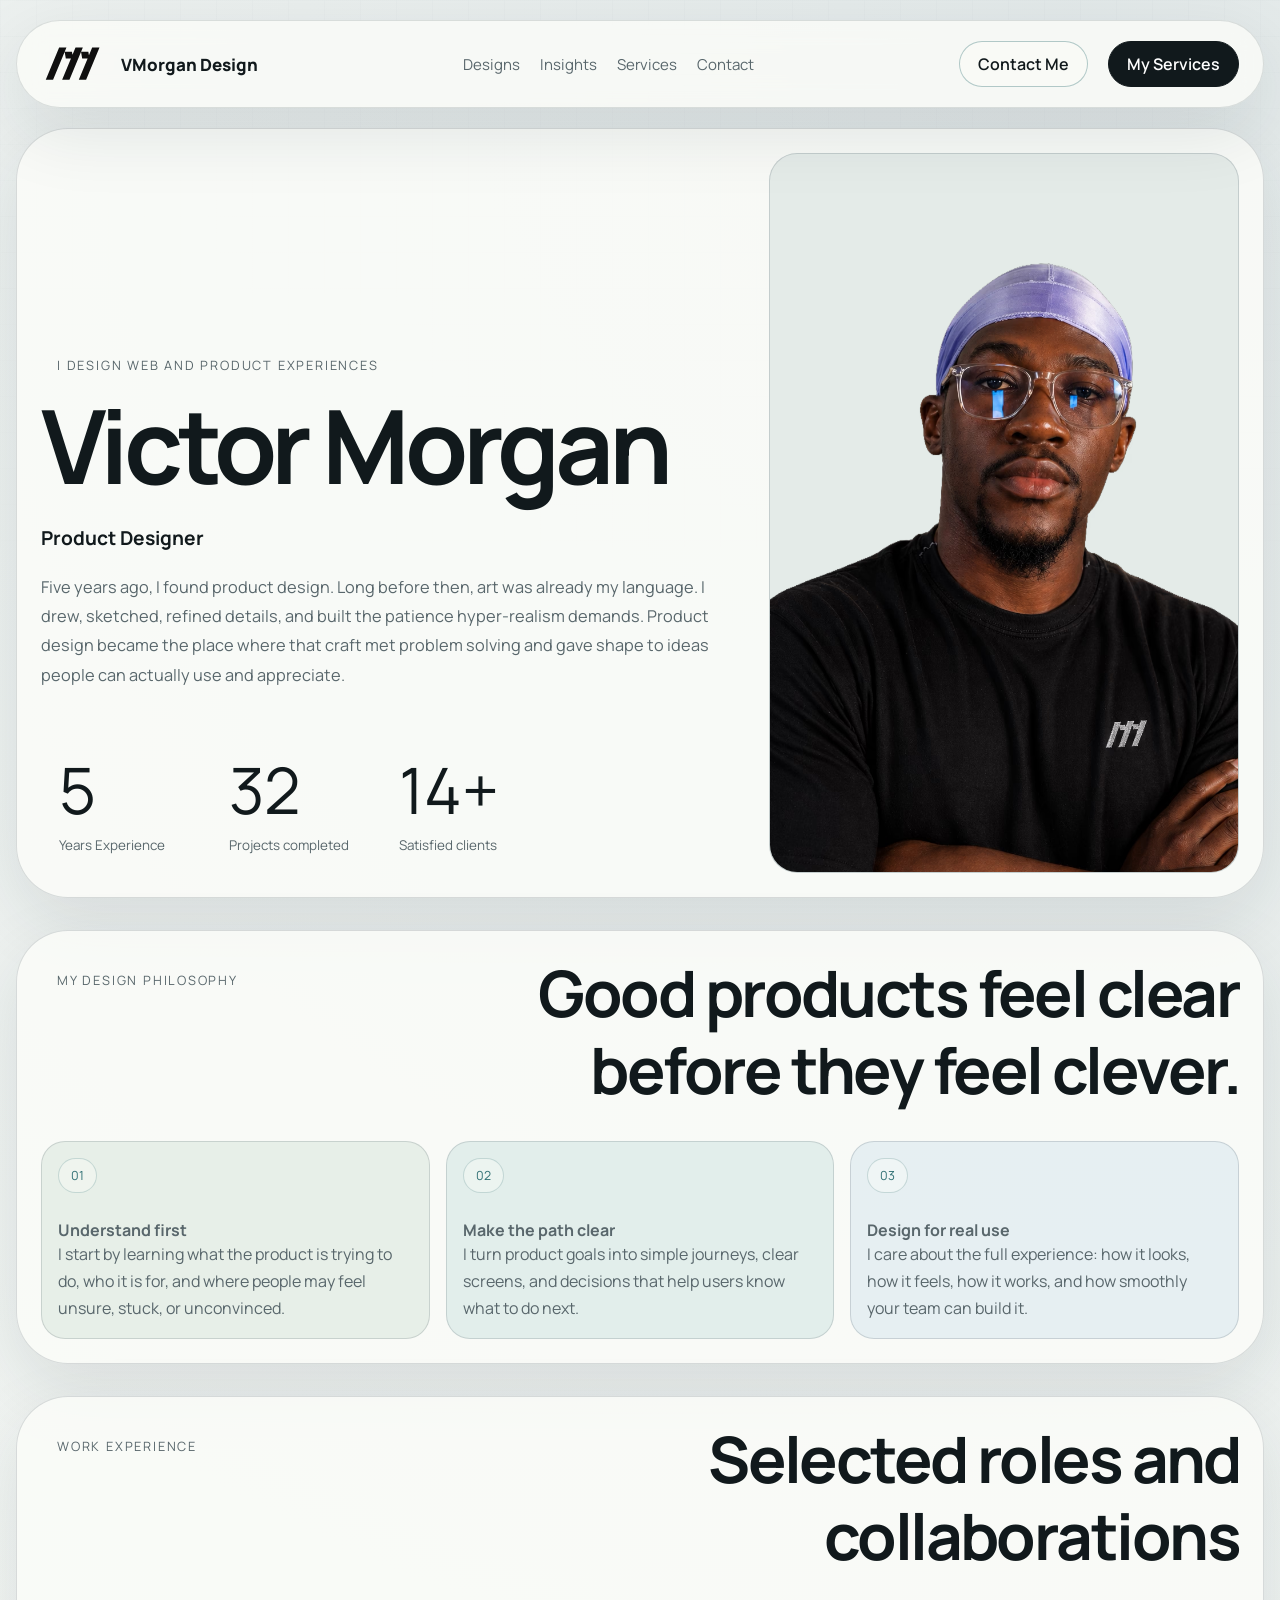
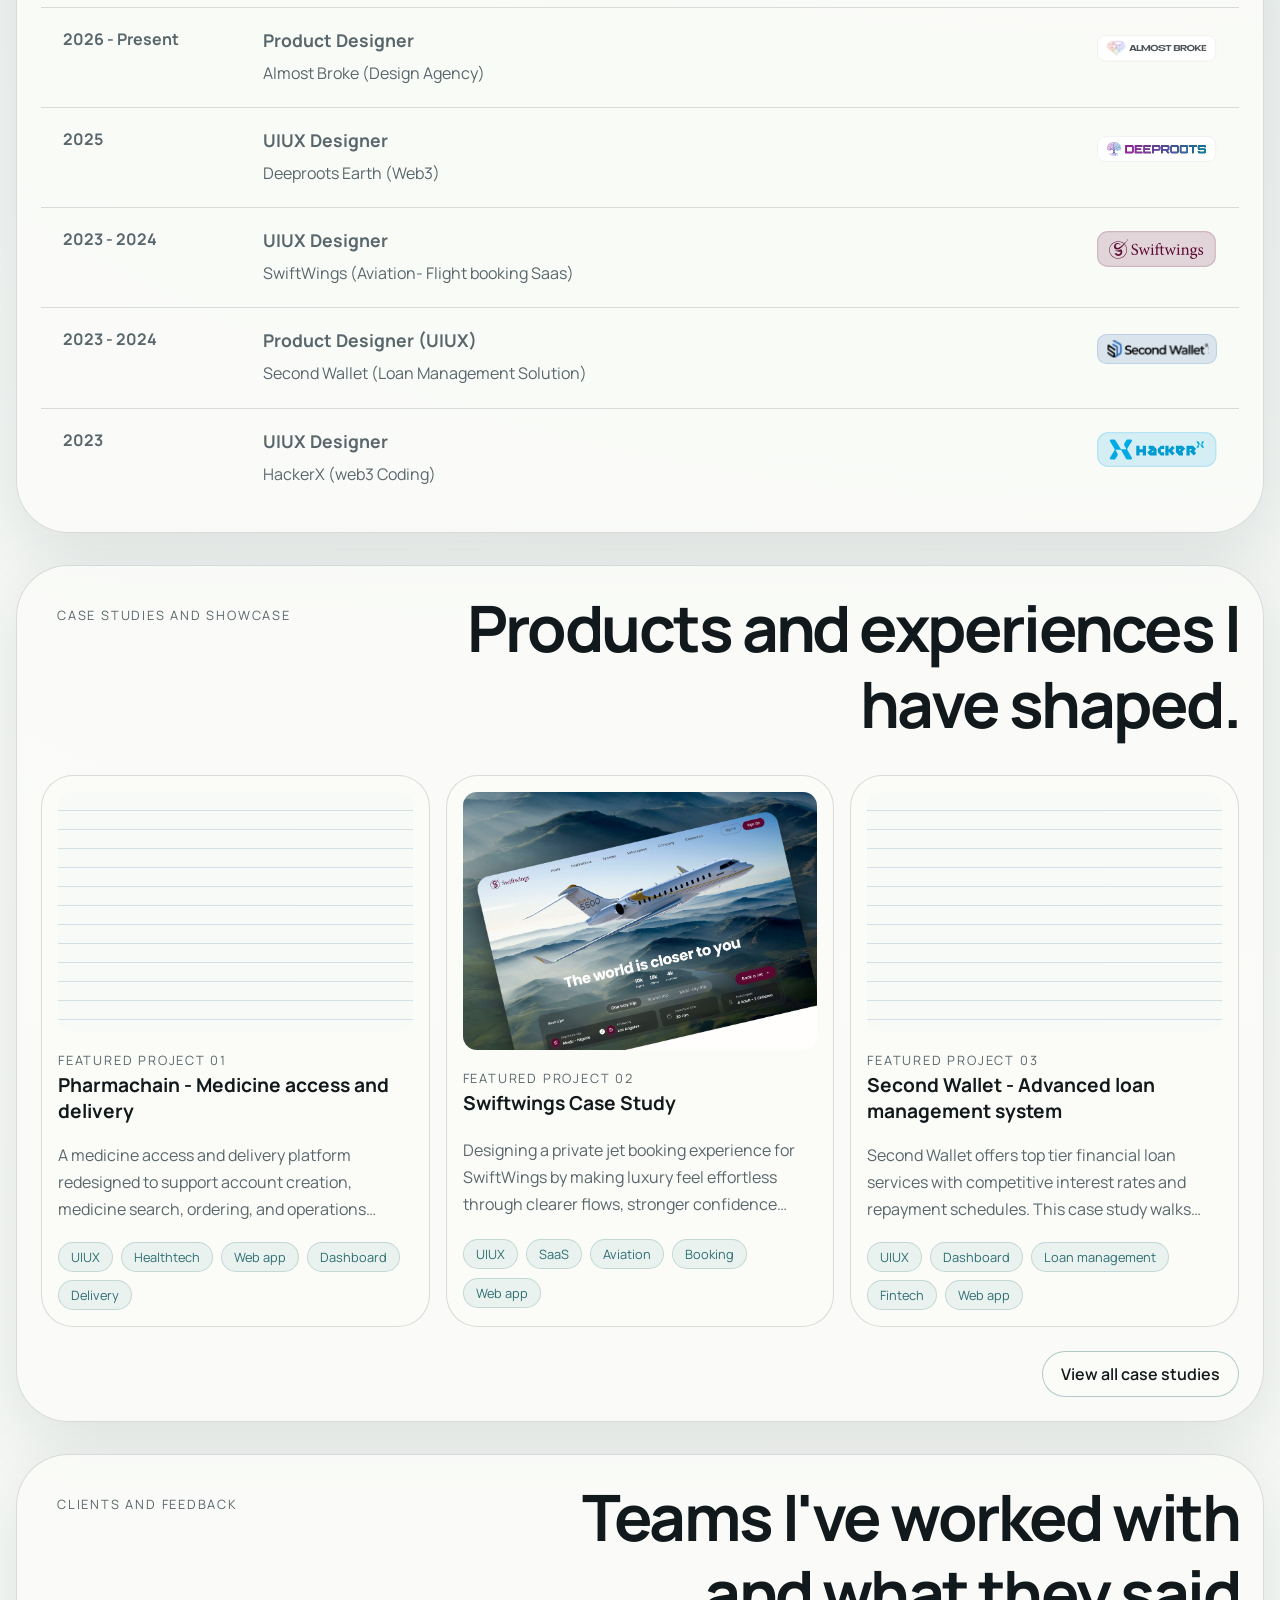
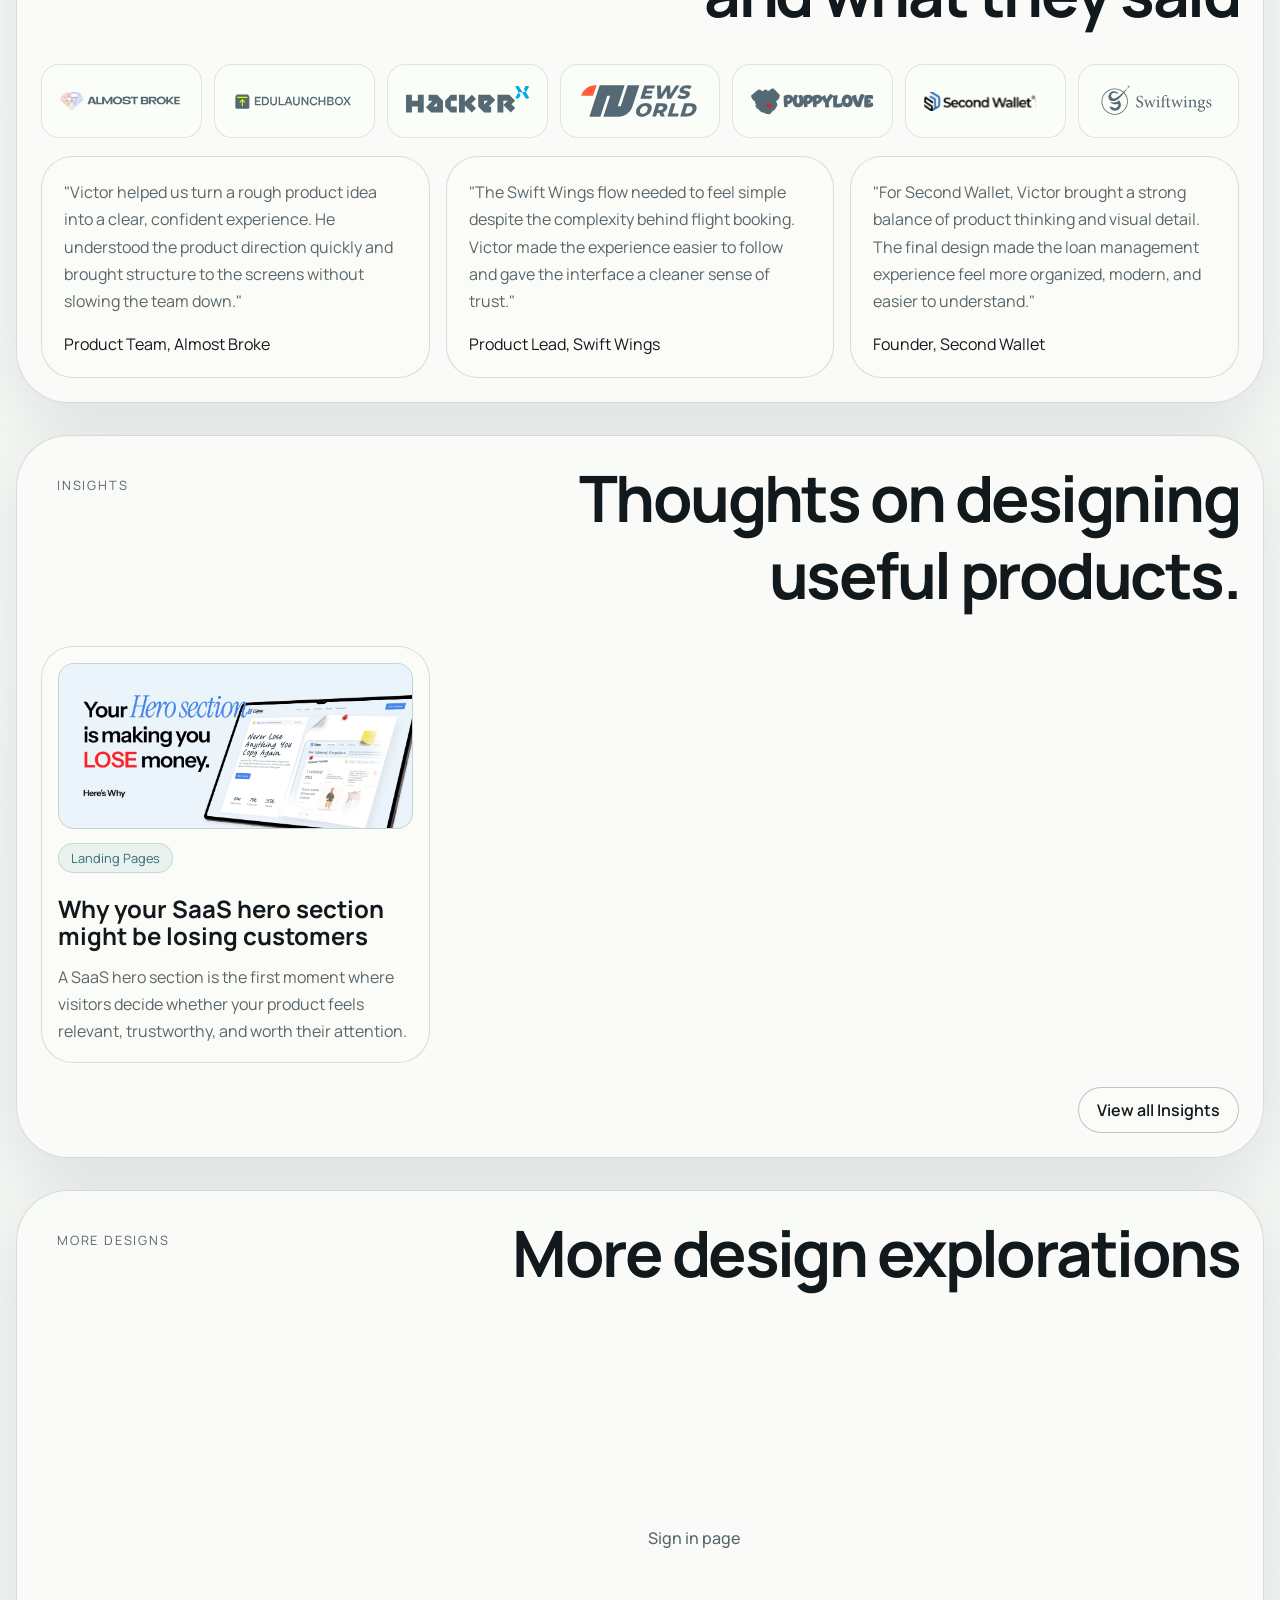
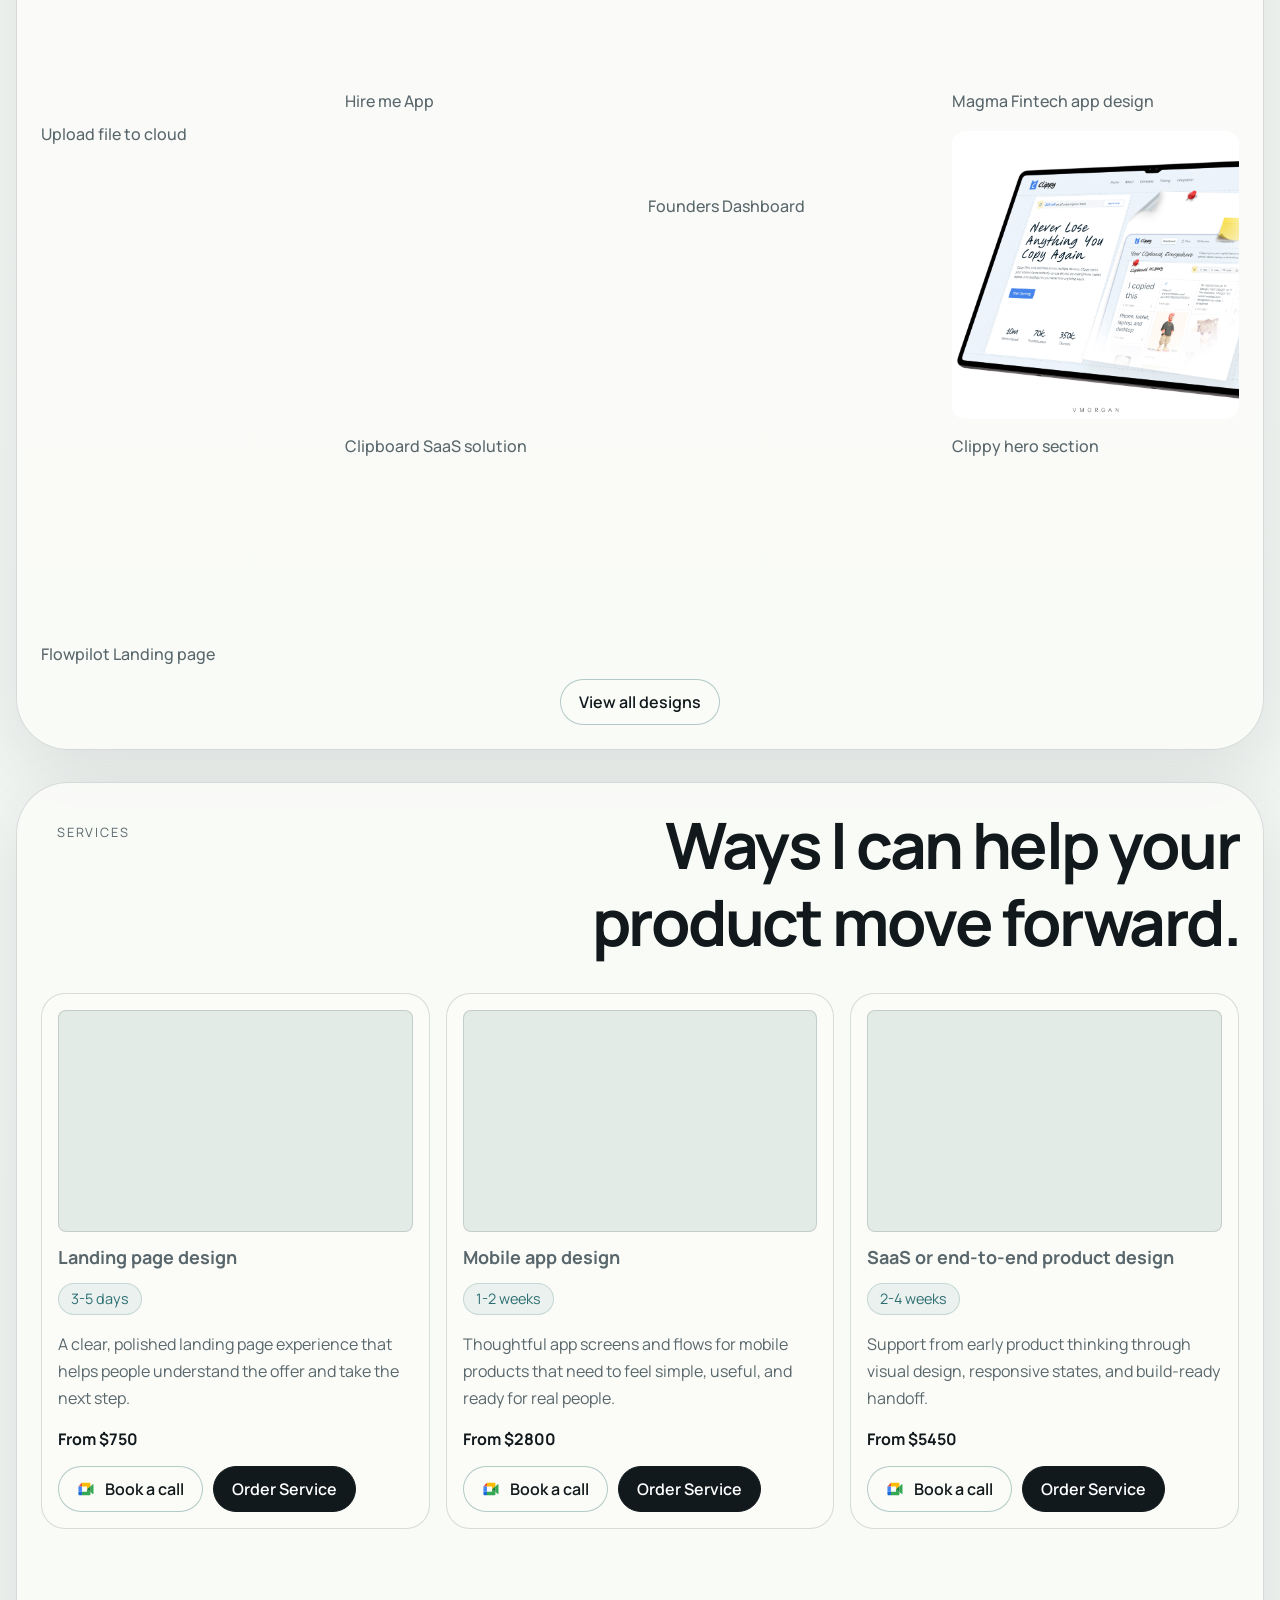
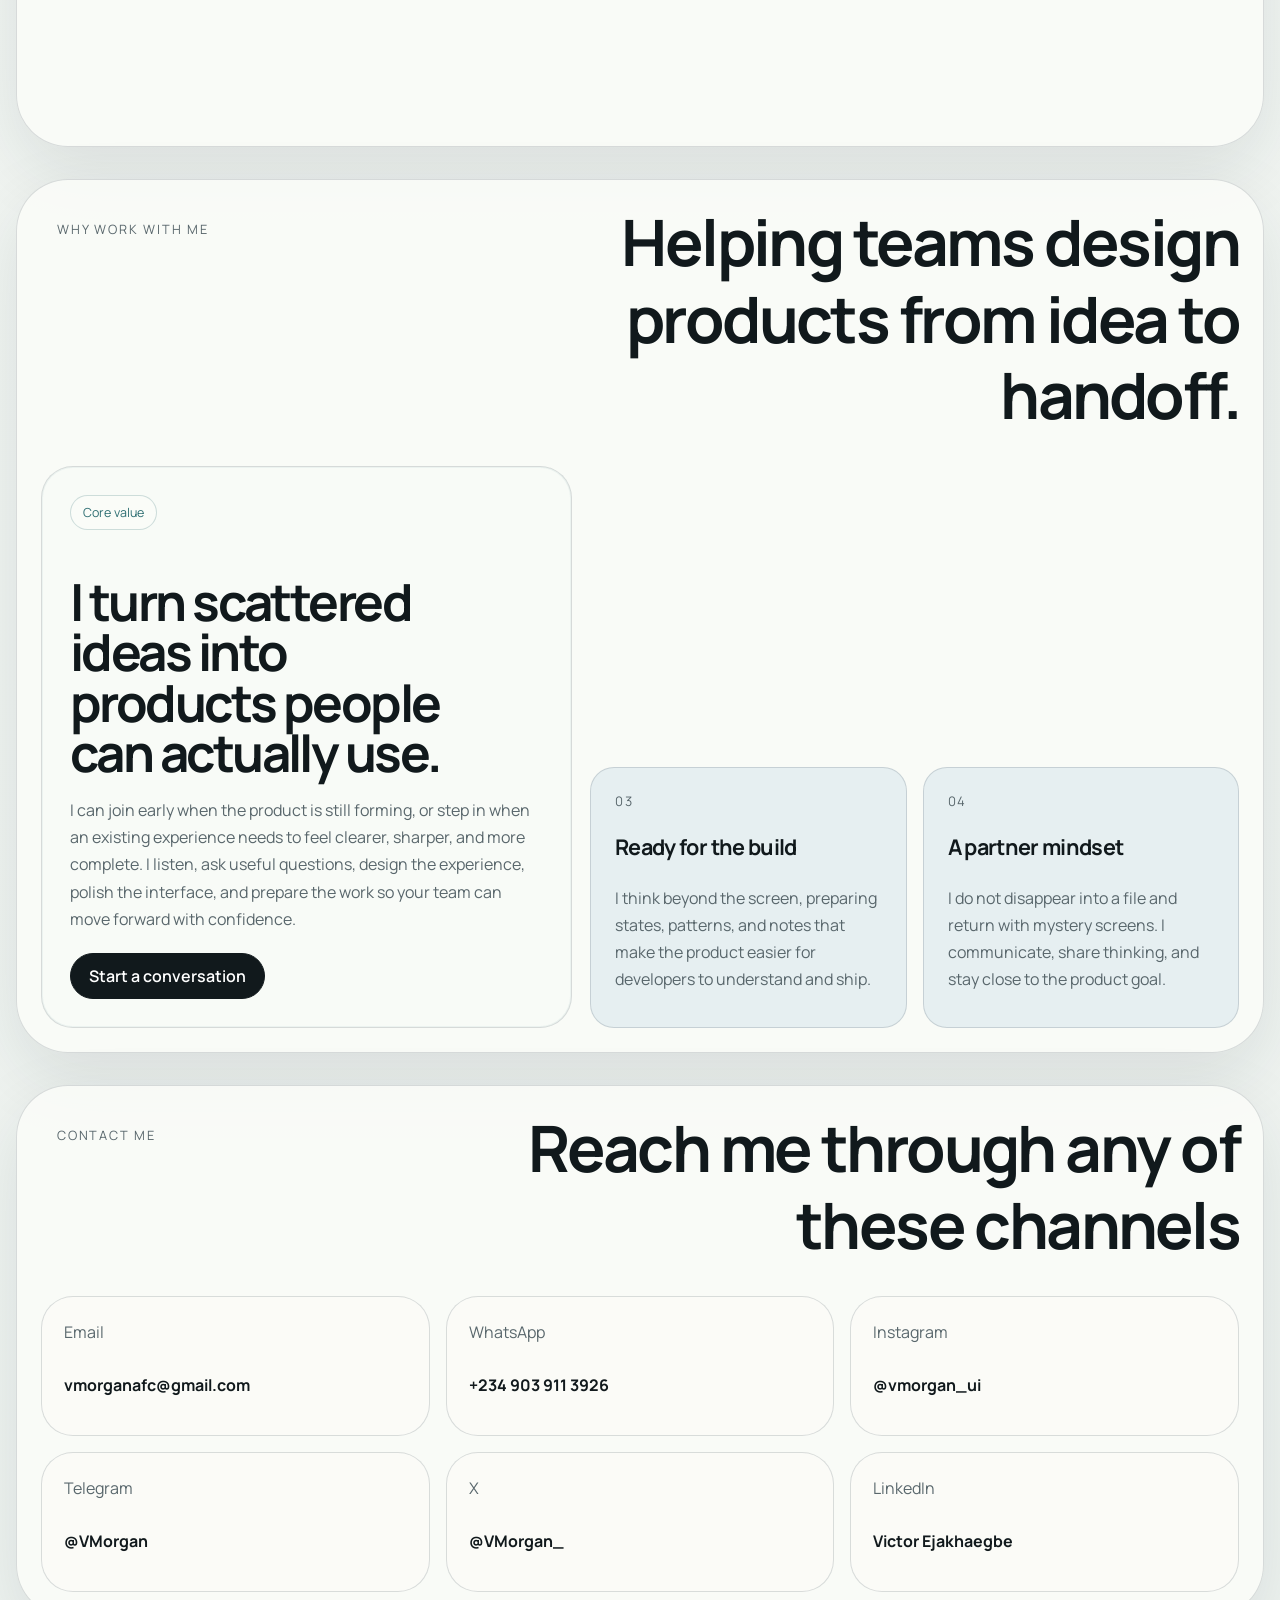
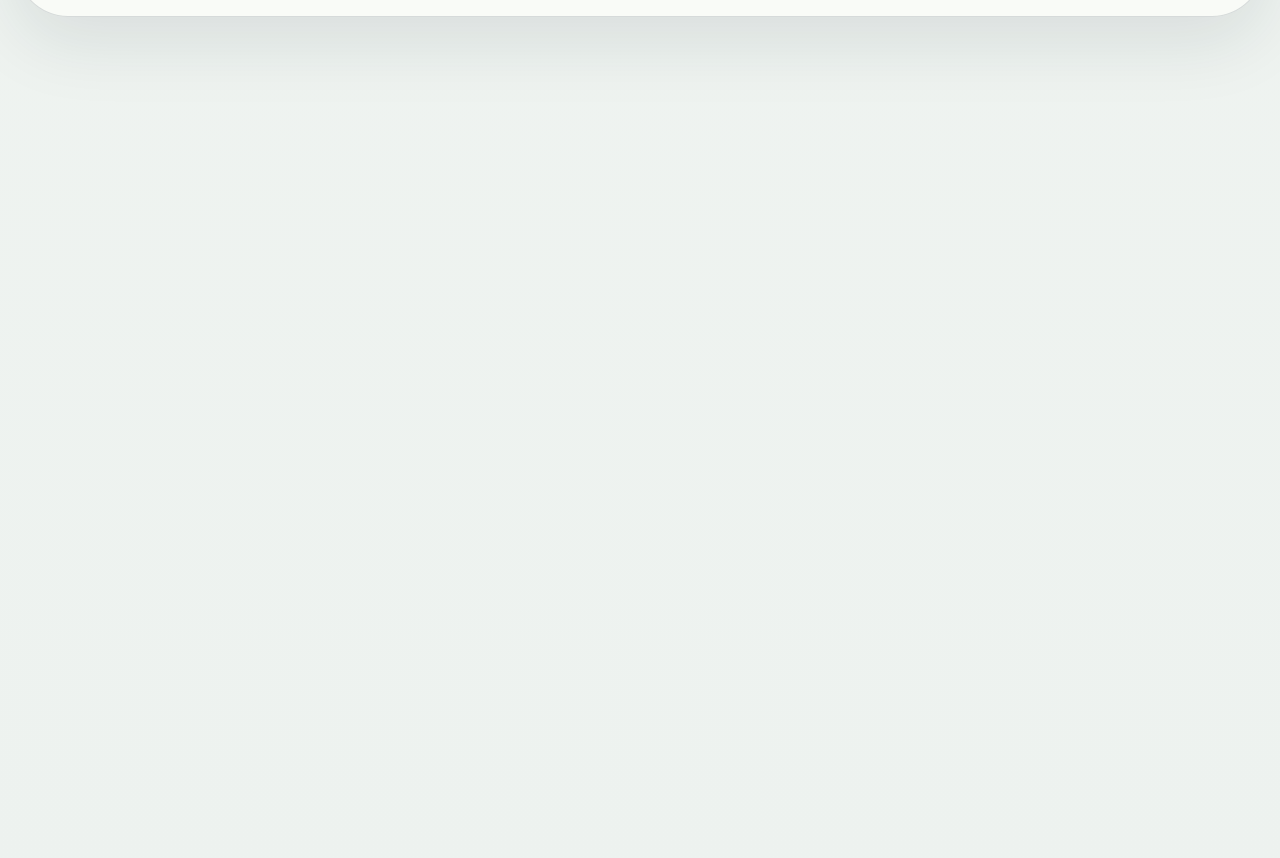
==== commit ee9a79e3: "Fix service booking modals" ====
--- a/index.html
+++ b/index.html
@@ -537,11 +537,22 @@
             <h2 id="bookCallTitle">Book a call</h2>
           </div>
           <button class="icon-button" id="bookCallClose" type="button" aria-label="Close book call form">
-            Ã—
+            ×
           </button>
         </div>
 
         <div class="service-order-fields">
+          <label class="field">
+            <span>Name</span>
+            <input
+              class="text-input"
+              id="bookCallName"
+              name="name"
+              type="text"
+              placeholder="Your name"
+              required
+            />
+          </label>
           <label class="field">
             <span>Email address</span>
             <input
@@ -562,11 +573,33 @@
         <div class="service-order-actions">
           <button class="button" type="submit">Submit and book call</button>
         </div>
+        <div class="service-submit-success" id="bookCallSuccess" hidden>
+          <span class="success-pill">Submitted</span>
+          <h2>Check the Cal.com tab to finish booking.</h2>
+          <p>
+            Your details have been submitted. Make sure you set up the call in the page that opened.
+            Looking forward to what we will build.
+          </p>
+          <button class="button button-secondary" type="button" data-close-success="book-call">Back to site</button>
+        </div>
       </form>
     </dialog>
 
     <dialog class="service-order-modal" id="serviceOrderModal">
-      <form class="modal-card service-order-card" id="serviceOrderForm">
+      <form
+        class="modal-card service-order-card"
+        id="serviceOrderForm"
+        name="service-order"
+        method="POST"
+        data-netlify="true"
+        netlify-honeypot="bot-field"
+      >
+        <input type="hidden" name="form-name" value="service-order" />
+        <input type="hidden" id="serviceOrderServiceName" name="service_name" value="" />
+        <input type="hidden" id="serviceOrderSubmittedAt" name="submitted_at" value="" />
+        <p class="hidden-field">
+          <label>Do not fill this out if you are human: <input name="bot-field" /></label>
+        </p>
         <div class="modal-head">
           <div>
             <p class="eyebrow" id="order-service">Order service</p>
@@ -618,6 +651,15 @@
         <div class="service-order-actions">
           <button class="button" type="submit">Submit and book a call</button>
         </div>
+        <div class="service-submit-success" id="serviceOrderSuccess" hidden>
+          <span class="success-pill">Order submitted</span>
+          <h2>Your service request is in.</h2>
+          <p>
+            I have received your details. Make sure you set up the call in the Cal.com page that opened
+            so we can talk through the next steps. Looking forward to what we will build.
+          </p>
+          <button class="button button-secondary" type="button" data-close-success="service-order">Back to site</button>
+        </div>
       </form>
     </dialog>
 
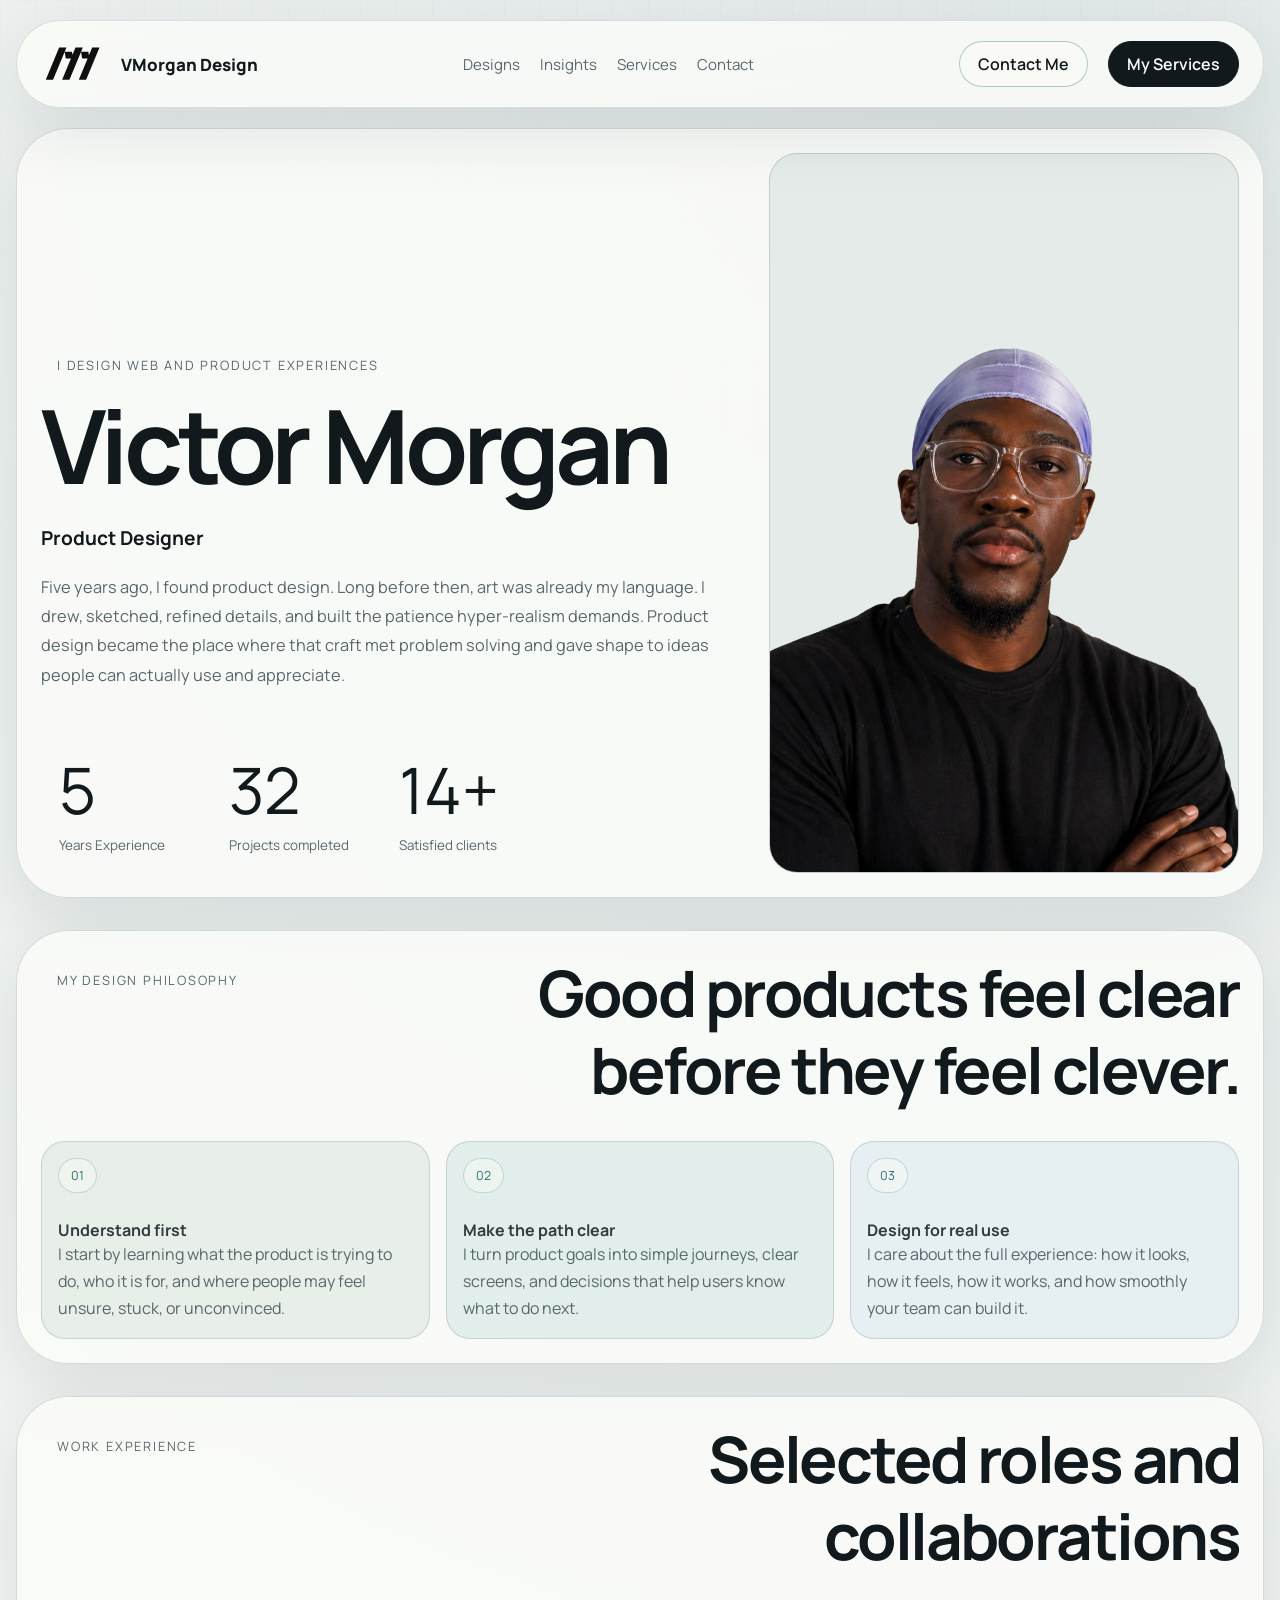
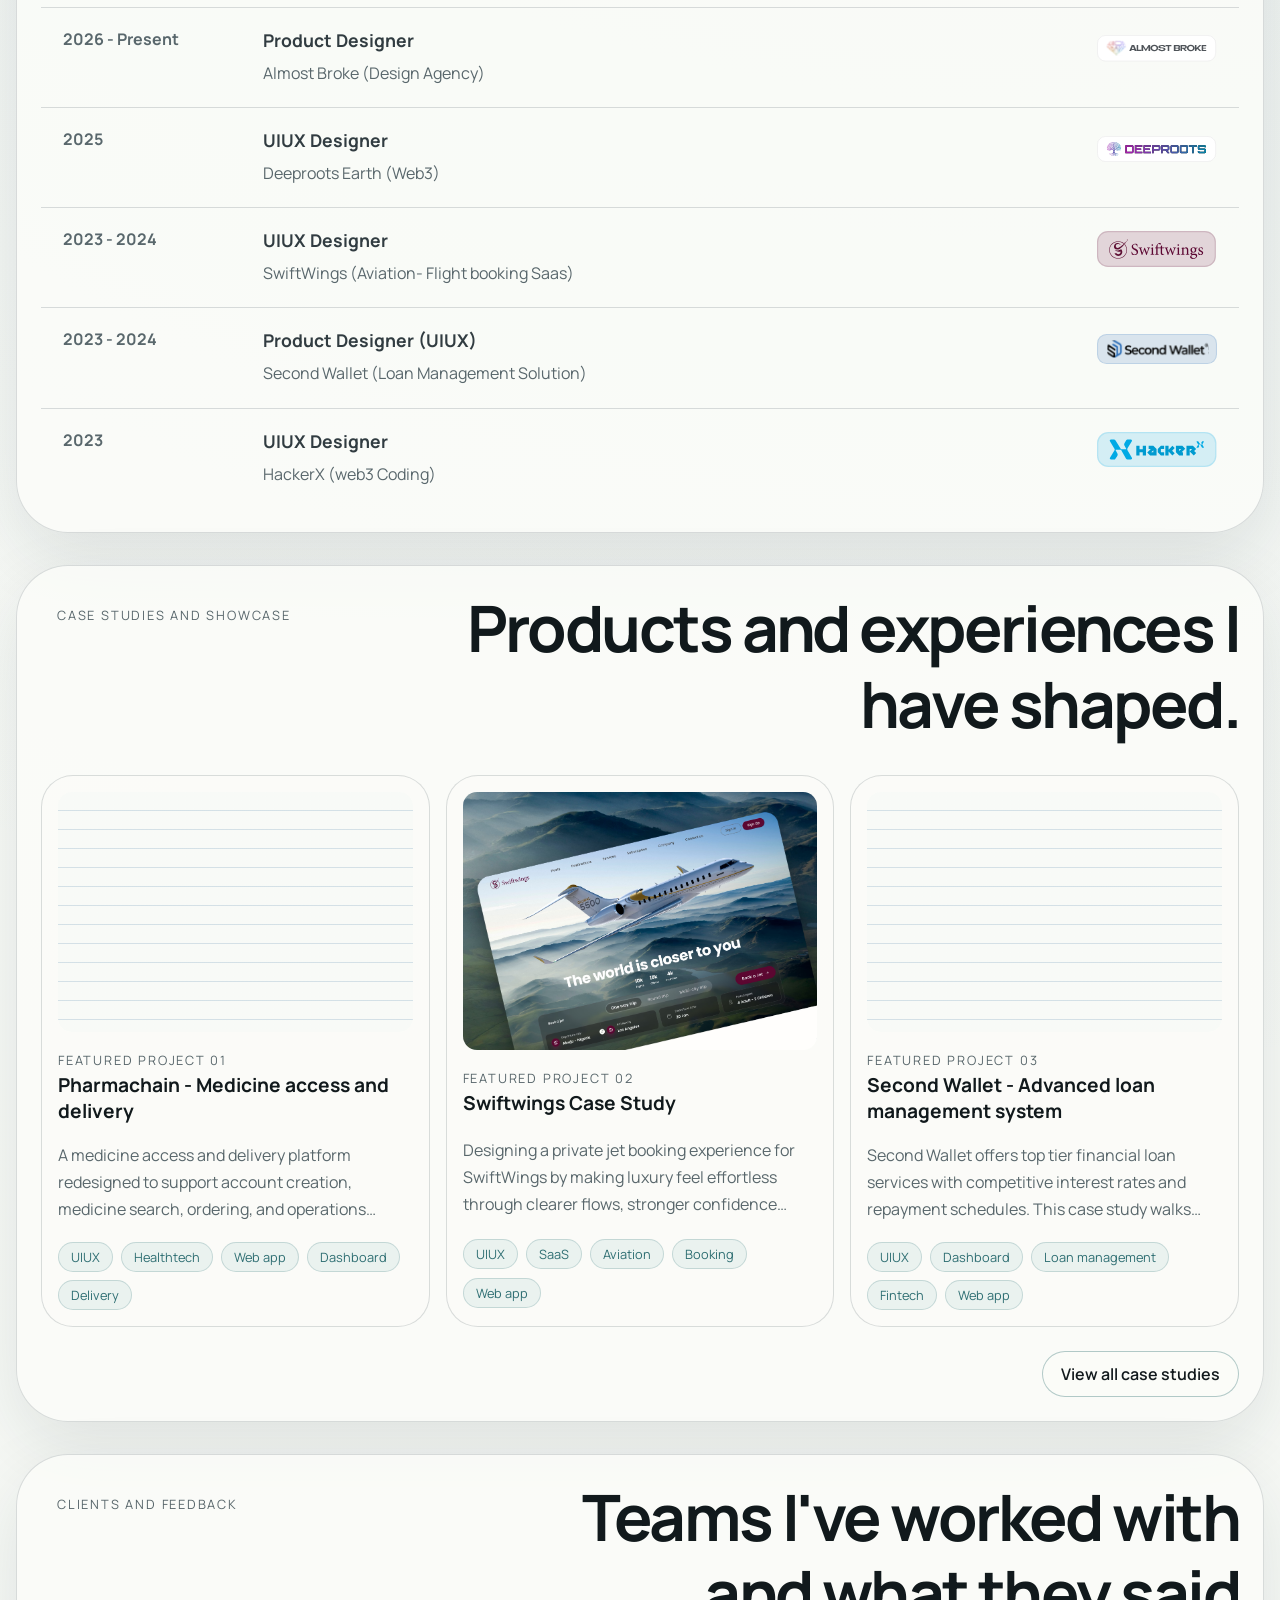
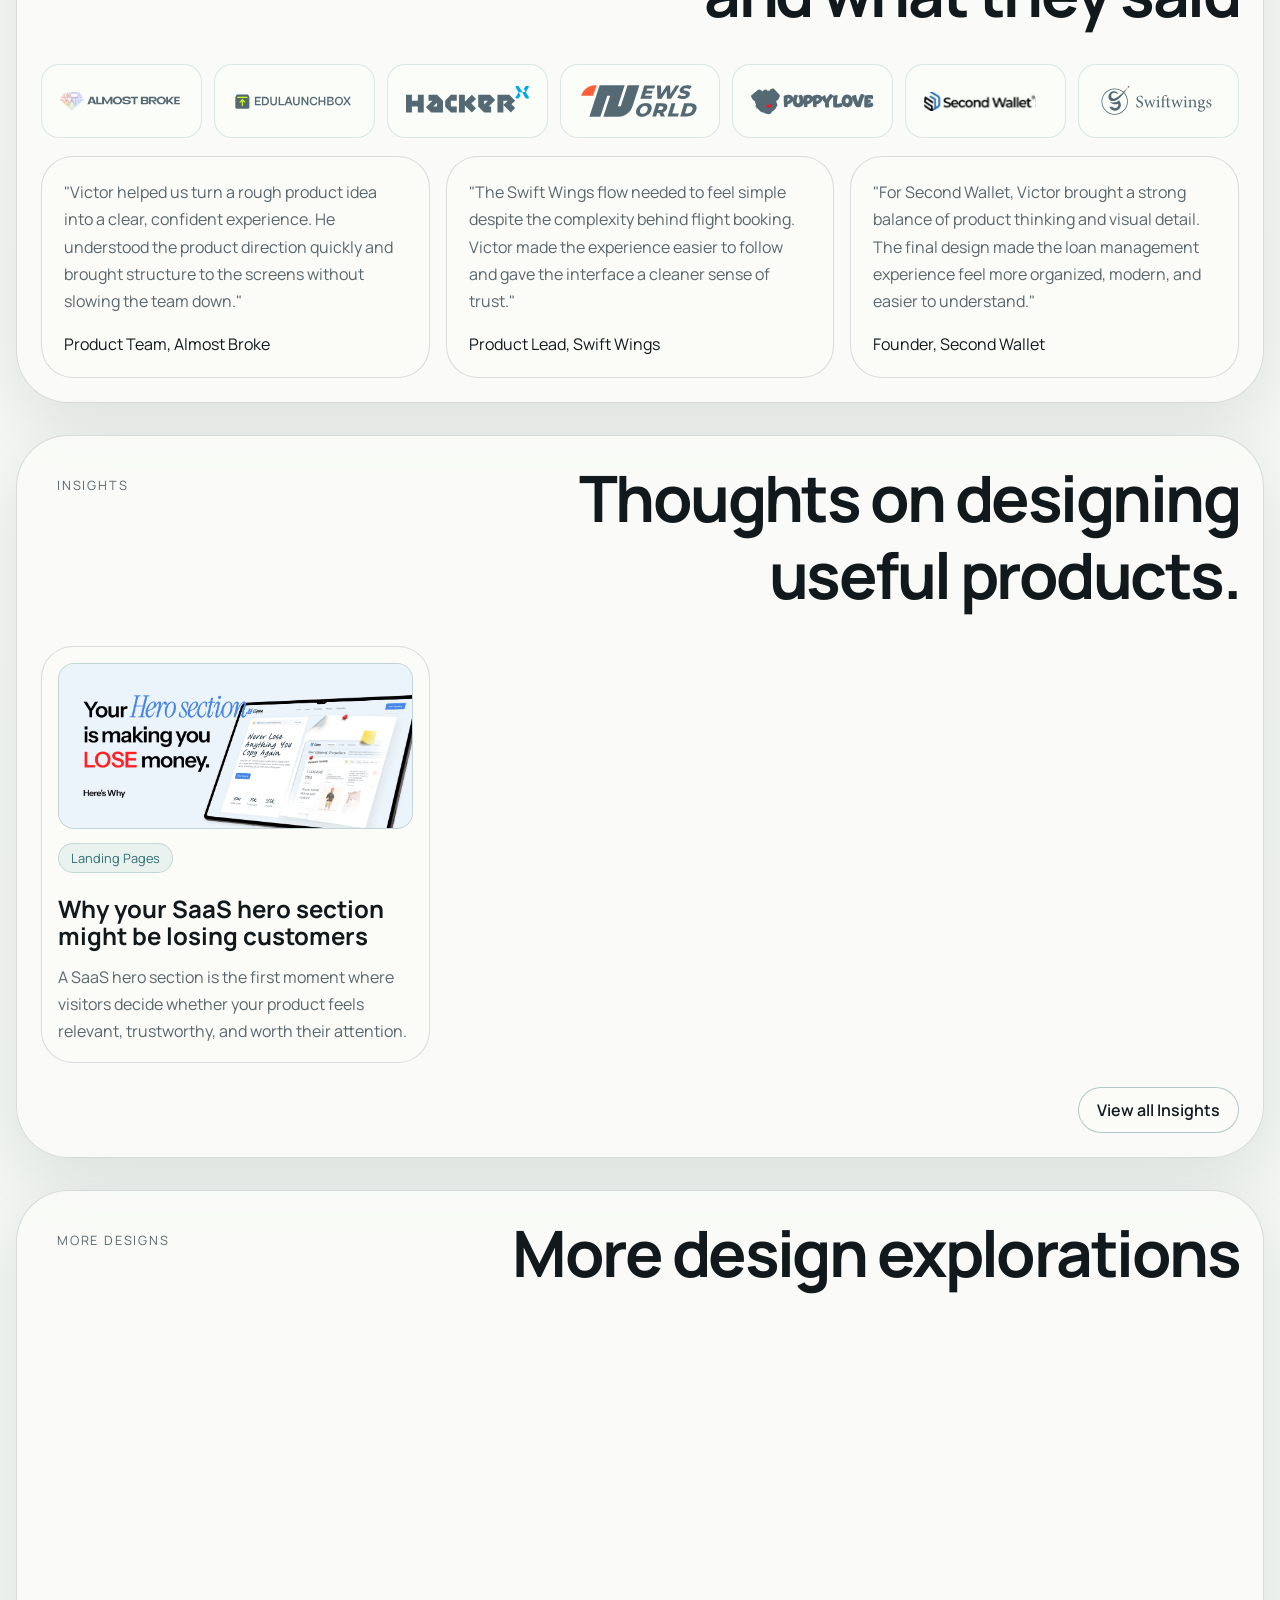
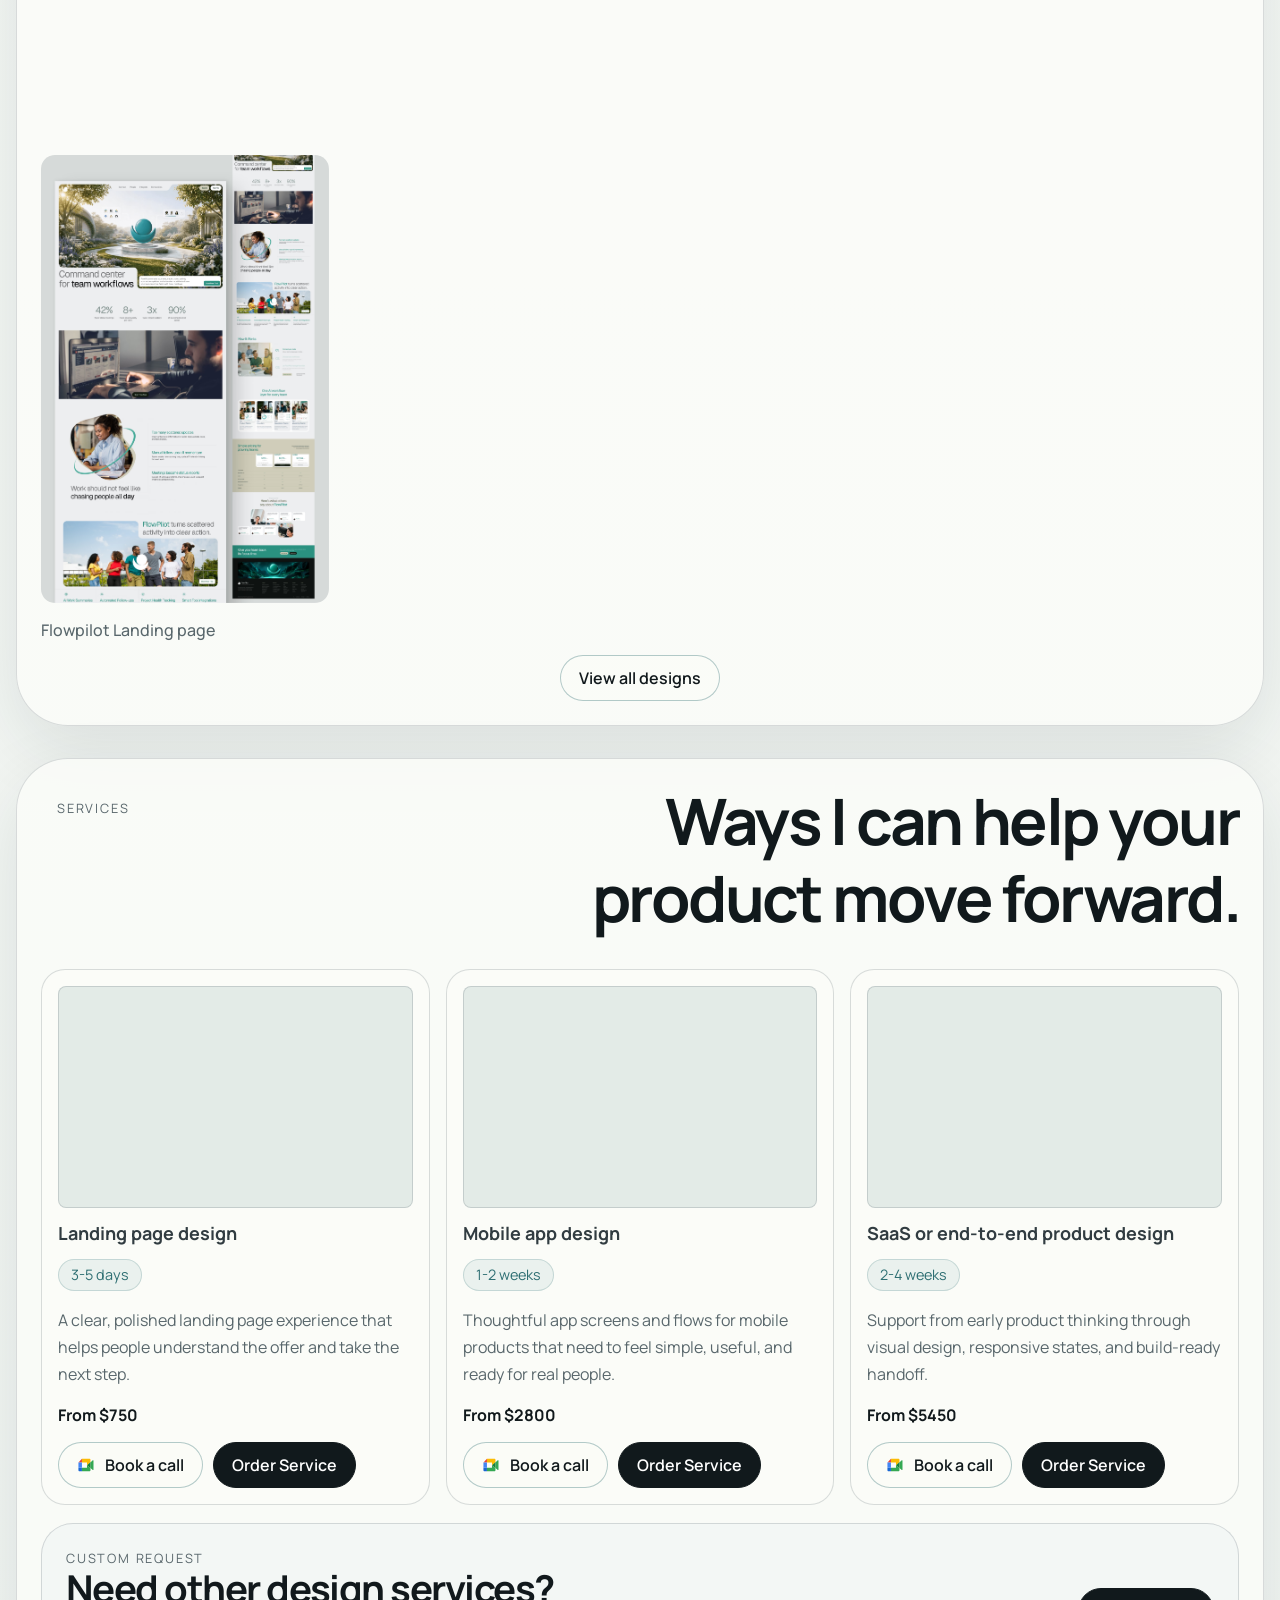
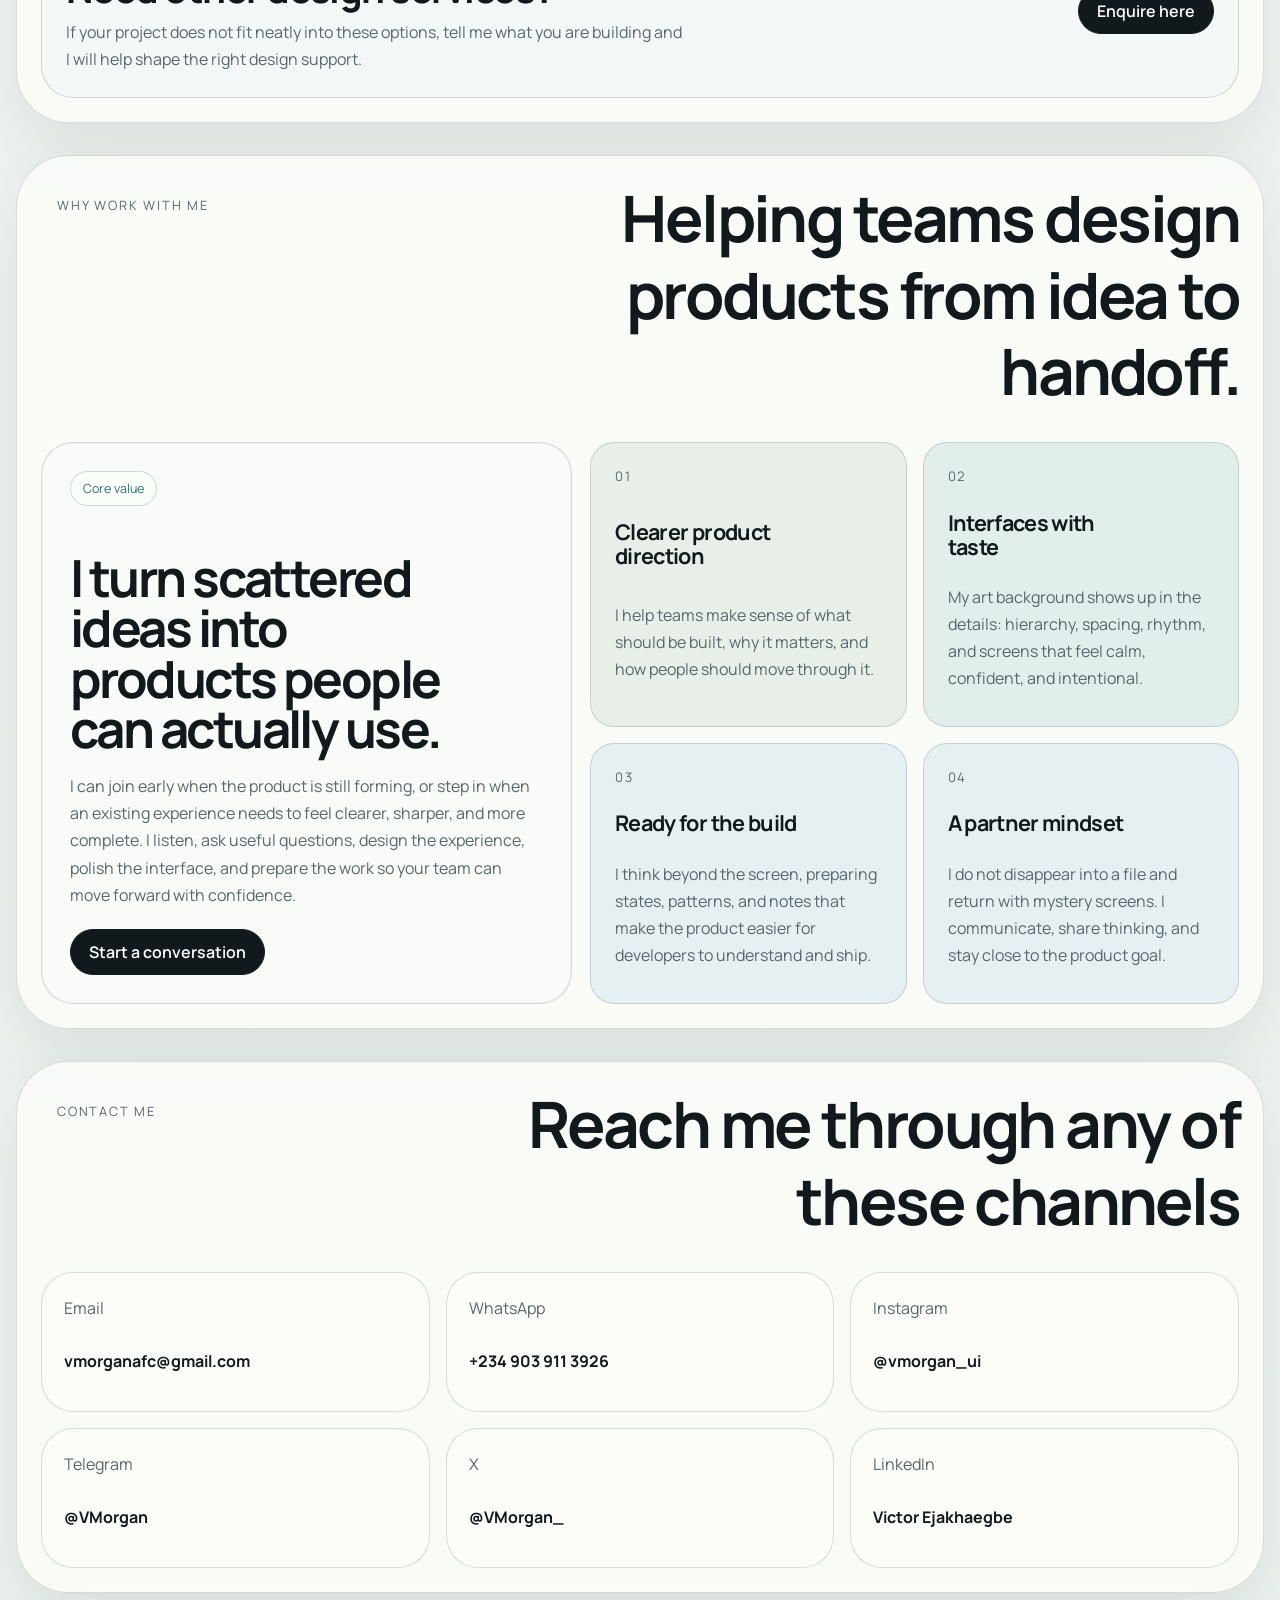
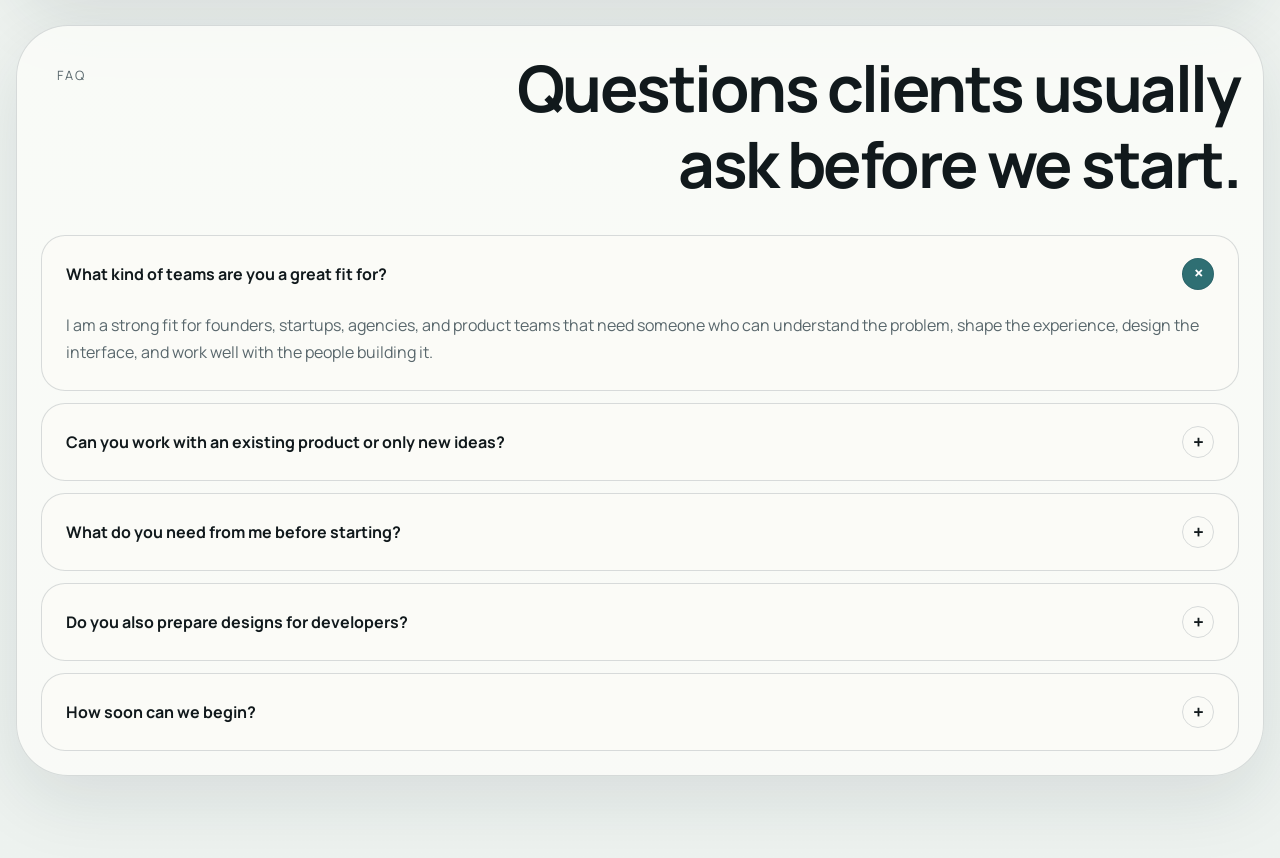
==== commit e354e765: "Fix Open Graph preview image" ====
--- a/index.html
+++ b/index.html
@@ -8,9 +8,19 @@
       name="description"
       content="Victor Morgan product design portfolio"
     />
-    <meta property="og:image" content="https://ibb.co/gbhgshdw"/>
-    <meta property="og:image:width" content="1200"/>
-    <meta property="og:image:height" content="630"/>
+    <meta property="og:type" content="website" />
+    <meta property="og:url" content="https://www.vmorgan.design/" />
+    <meta property="og:title" content="VMorgan Design" />
+    <meta property="og:description" content="Victor Morgan product design portfolio" />
+    <meta property="og:image" content="https://www.vmorgan.design/assets/og-image.png" />
+    <meta property="og:image:secure_url" content="https://www.vmorgan.design/assets/og-image.png" />
+    <meta property="og:image:type" content="image/png" />
+    <meta property="og:image:width" content="1200" />
+    <meta property="og:image:height" content="630" />
+    <meta name="twitter:card" content="summary_large_image" />
+    <meta name="twitter:title" content="VMorgan Design" />
+    <meta name="twitter:description" content="Victor Morgan product design portfolio" />
+    <meta name="twitter:image" content="https://www.vmorgan.design/assets/og-image.png" />
     <link rel="icon" type="image/svg+xml" href="./assets/Logo  favicon.svg" />
     <link
       rel="preload"
--- a/styles.css
+++ b/styles.css
@@ -547,7 +547,7 @@
   margin: 0 0;
   font-size: 1rem;
   font-weight: 700;
-  color: #59676c;
+  color: #313c41;
 }
 
 .masonry-card h3 {
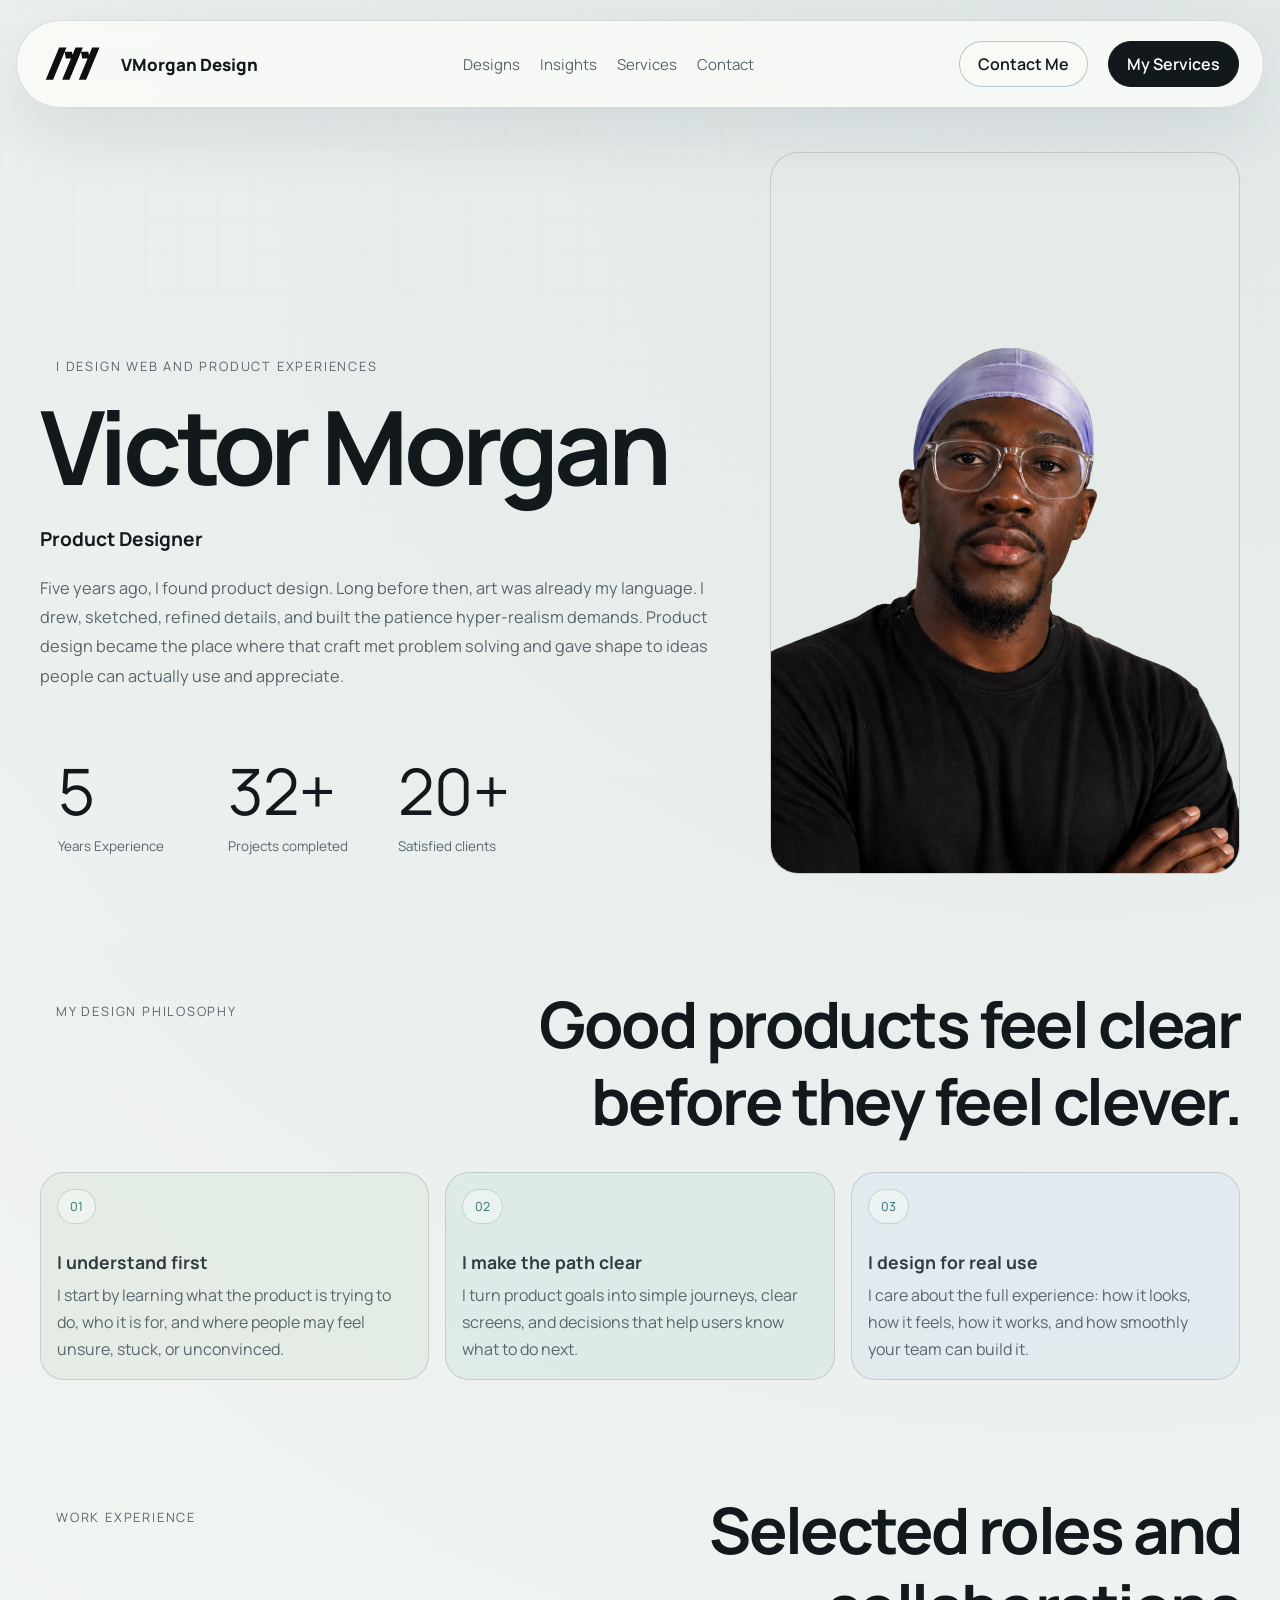
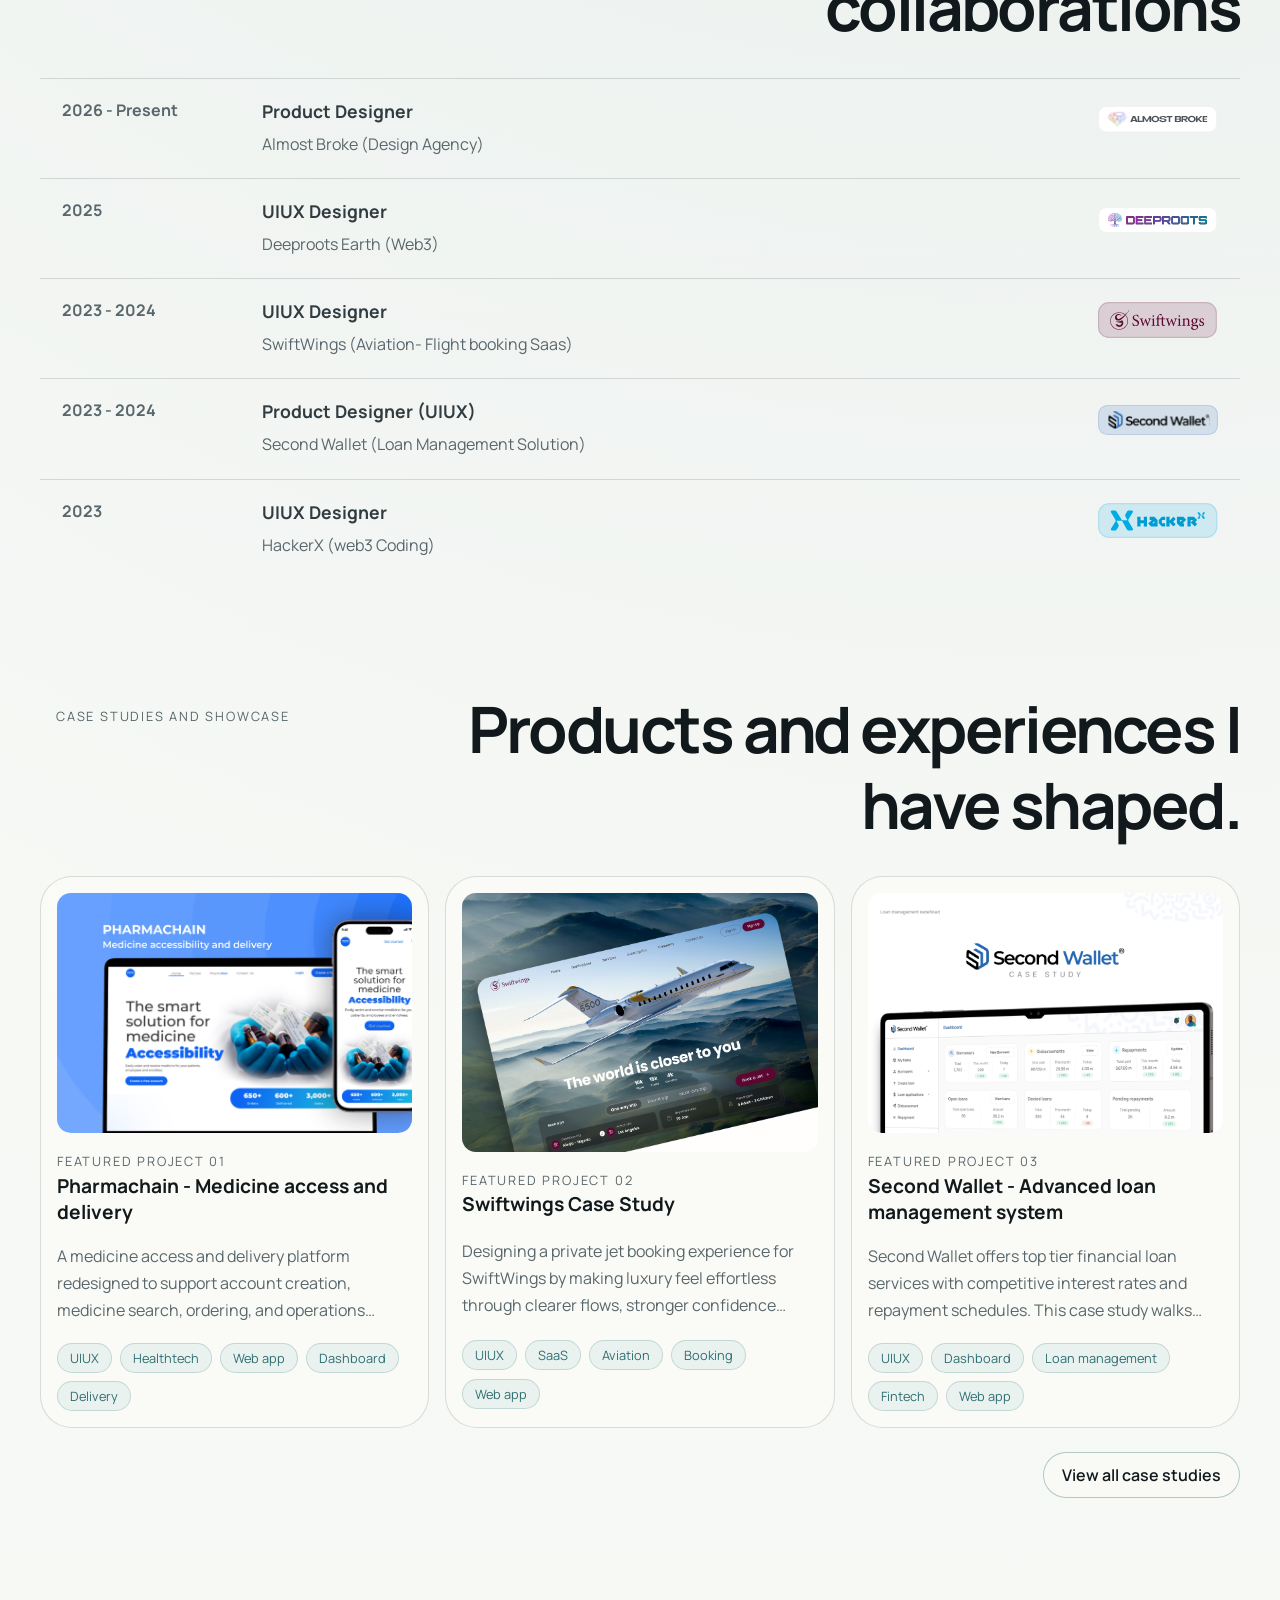
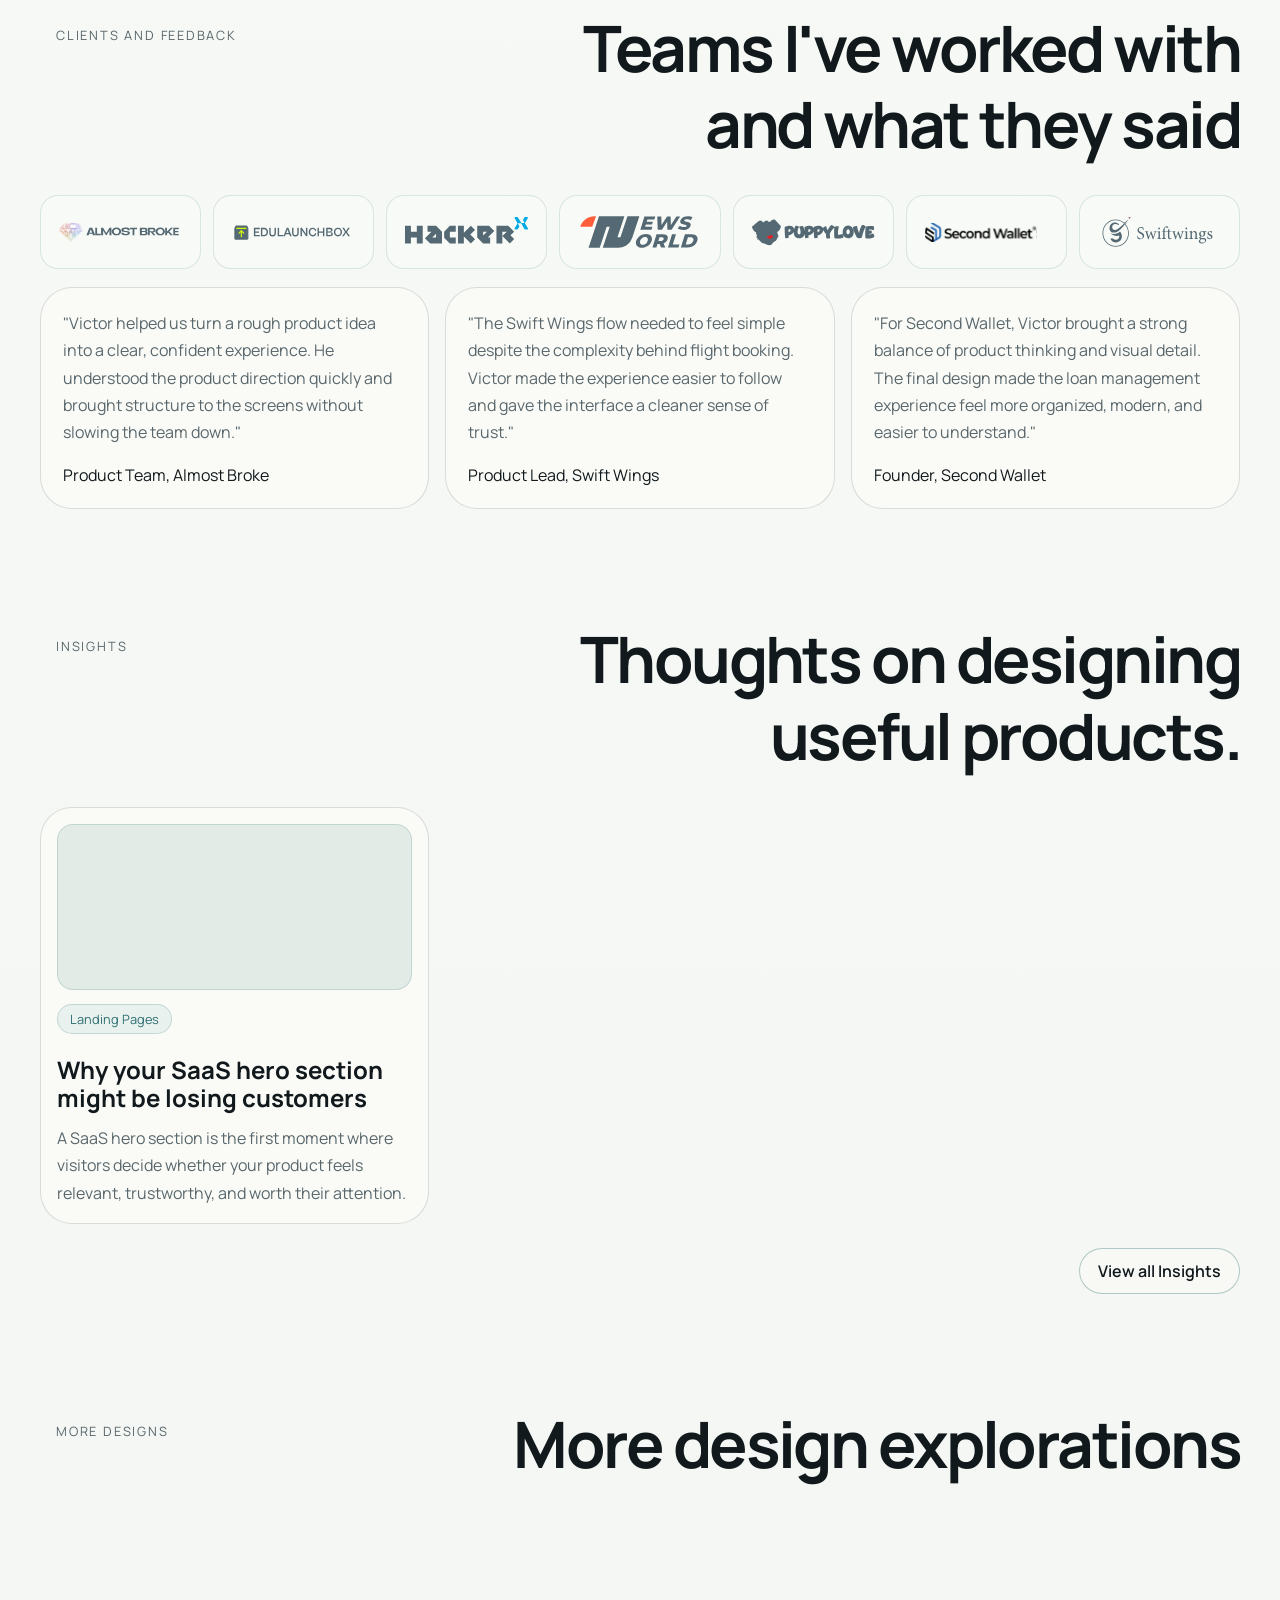
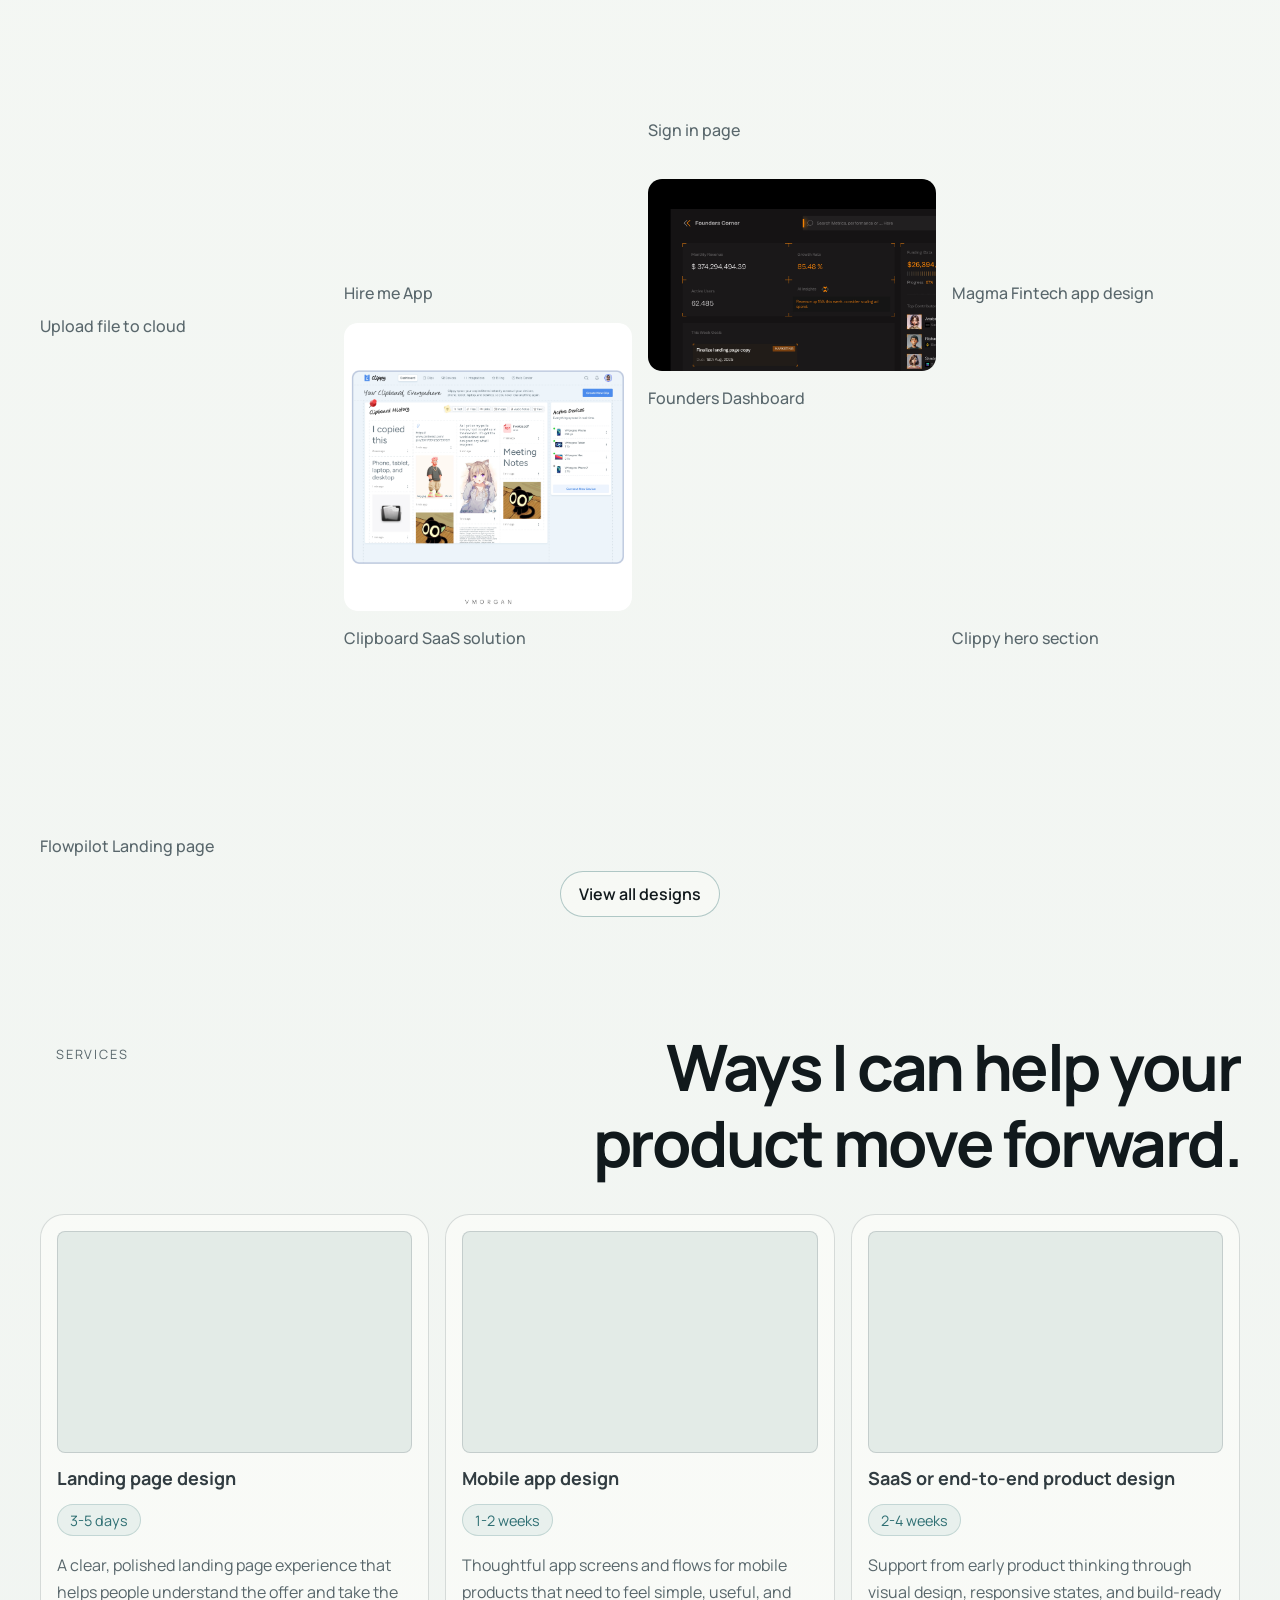
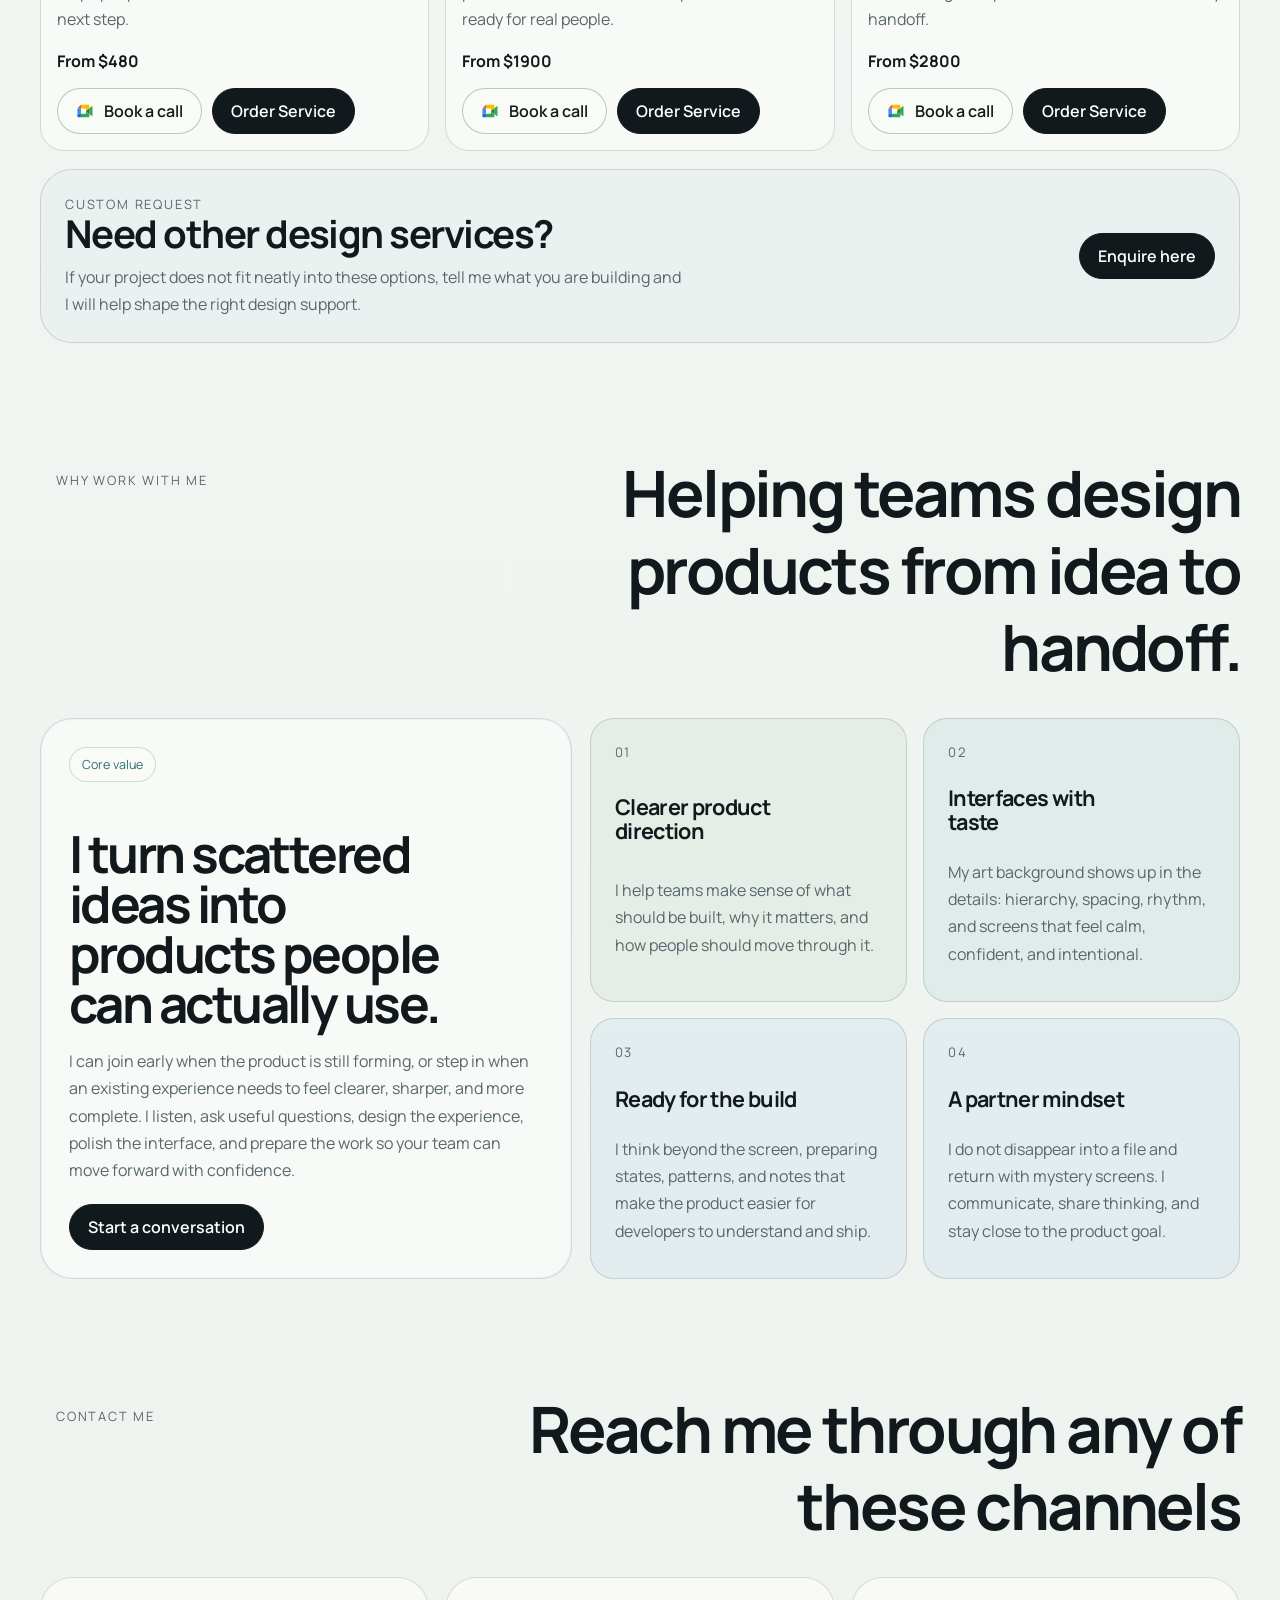
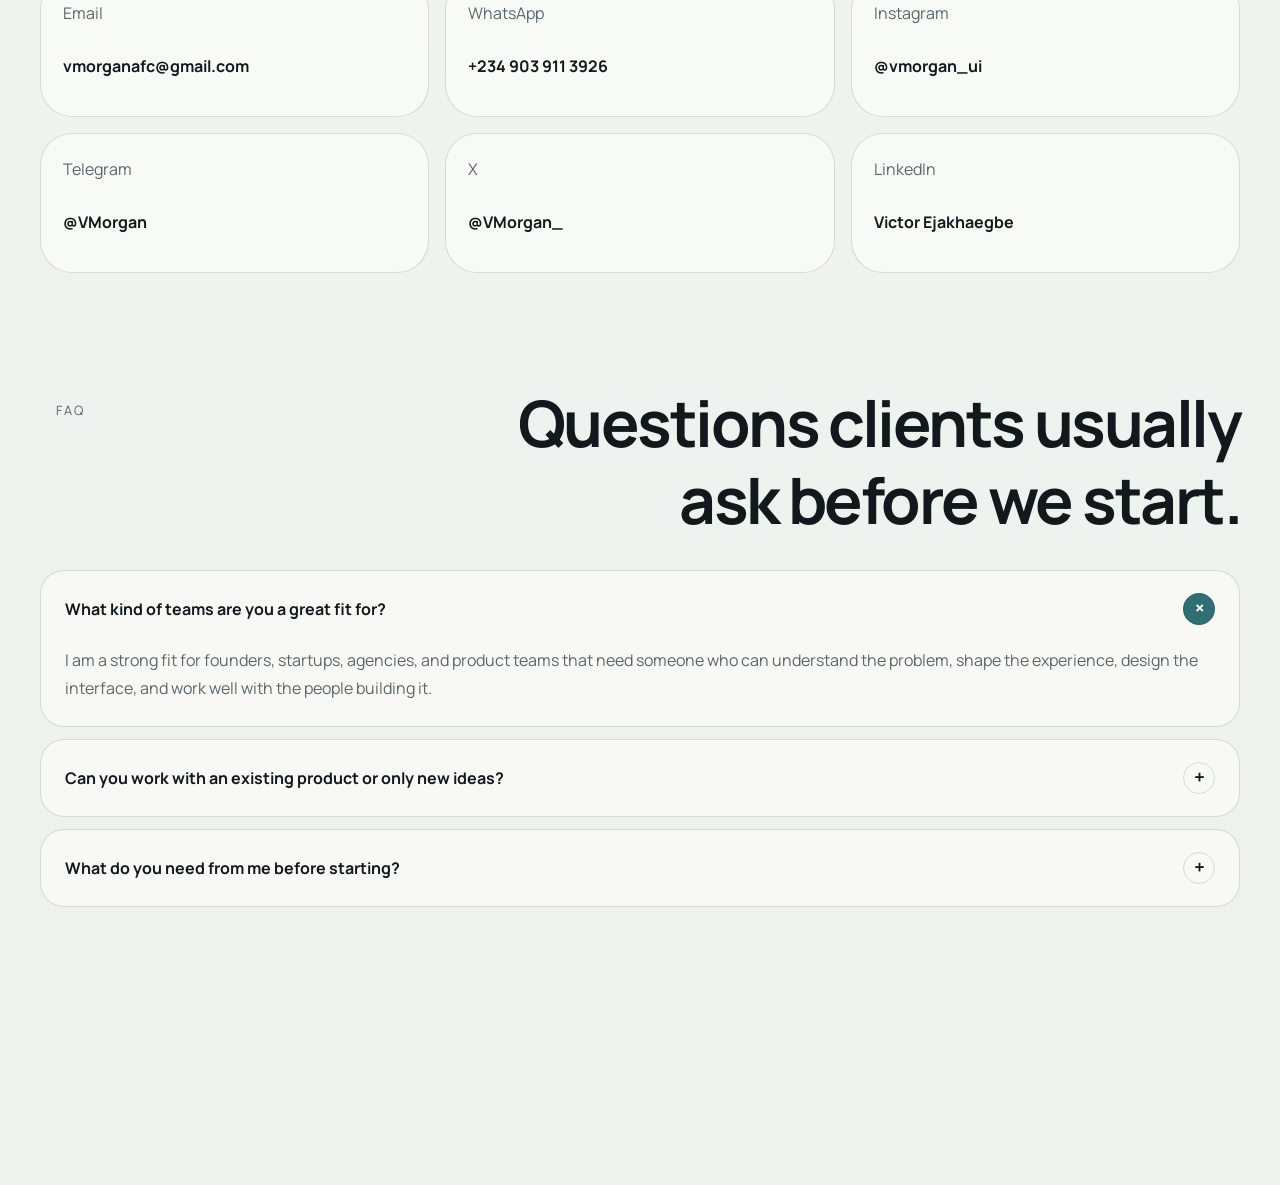
==== commit 29832c01: "Polish homepage positioning copy" ====
--- a/index.html
+++ b/index.html
@@ -85,11 +85,11 @@
                 <span class="meta-label">Years Experience</span>
               </article>
               <article>
-                <strong>32</strong>
+                <strong>32+</strong>
                 <span class="meta-label">Projects completed</span>
               </article>
               <article>
-                <strong>14+</strong>
+                <strong>20+</strong>
                 <span class="meta-label">Satisfied clients</span>
               </article>
             </div>
@@ -118,7 +118,7 @@
           <div class="philosophy-grid">
             <article>
               <span class="kicker">01</span>
-              <h3>Understand first</h3>
+              <h3>I understand first</h3>
               <p>
                 I start by learning what the product is trying to do, who it is
                 for, and where people may feel unsure, stuck, or unconvinced.
@@ -126,7 +126,7 @@
             </article>
             <article>
               <span class="kicker">02</span>
-              <h3>Make the path clear</h3>
+              <h3>I make the path clear</h3>
               <p>
                 I turn product goals into simple journeys, clear screens, and
                 decisions that help users know what to do next.
@@ -134,7 +134,7 @@
             </article>
             <article>
               <span class="kicker">03</span>
-              <h3>Design for real use</h3>
+              <h3>I design for real use</h3>
               <p>
                 I care about the full experience: how it looks, how it feels,
                 how it works, and how smoothly your team can build it.
--- a/styles.css
+++ b/styles.css
@@ -29,7 +29,7 @@
   --radius-xl: 32px;
   --radius-lg: 24px;
   --radius-md: 16px;
-  --max-width: 1440px;
+  --max-width: 1280px;
   --anchor-offset: 132px;
 }
 
@@ -282,13 +282,13 @@
 
 .panel {
   position: relative;
-  margin-bottom: 32px;
+  margin-bottom: 64px;
   padding: 24px;
   padding-top: 24px;
-  border: 1px solid var(--line);
+  /*border: 1px solid var(--line);
   border-radius: 52px;
   background: rgba(251, 252, 248, 0.86);
-  box-shadow: var(--shadow);
+  box-shadow: var(--shadow);*/
   overflow: hidden;
 }
 
@@ -539,13 +539,19 @@
   font-size: 0.78rem;
 }
 
-.philosophy-grid h3,
 .timeline-item h3,
 .project-card h3,
 .blog-card h3,
 .service-item h3 {
   margin: 0 0;
   font-size: 1rem;
+  font-weight: 700;
+  color: #313c41;
+}
+
+.philosophy-grid h3 {
+  margin: 0 0 8px 0;
+  font-size: 1.1rem;
   font-weight: 700;
   color: #313c41;
 }
@@ -1418,7 +1424,7 @@
 
 .modal-head h2 {
   margin-top: 6px;
-  font-size: 2.2rem;
+  font-size: 1.8rem;
   line-height: 1;
 }
 
@@ -1739,19 +1745,23 @@
 
 .article-modal-head h2 {
   margin: 6px 0 0;
-  font-size: clamp(1.4rem, 5vw, 4rem);
-  line-height: 1.3;
+  font-size: clamp(1.2rem, 5vw, 3rem);
+  line-height: 1.2;
 }
 
 .article-modal-scroll {
   overflow: auto;
   padding-top: 22px;
+  display: grid;
+  justify-items: center;
+  align-content: start;
 }
 
 .article-meta {
   display: flex;
   flex-wrap: wrap;
   gap: 10px;
+  width: min(100%, 680px);
   margin-bottom: 16px;
   color: var(--ink-soft);
   font-size: 0.88rem;
@@ -1767,7 +1777,7 @@
 }
 
 .article-preface {
-  max-width: 100%;
+  width: min(100%, 680px);
   margin: 0 0 24px;
   color: var(--ink-soft);
   font-size: 1.05rem;
@@ -1777,10 +1787,13 @@
 .article-body {
   display: grid;
   gap: 20px;
+  justify-items: center;
+  width: 100%;
 }
 
 .article-section-block {
   display: block;
+  width: min(100%, 680px);
   margin: 10px 0 0;
 }
 
@@ -1796,7 +1809,7 @@
 }
 
 .article-section-title-2 {
-  font-size: clamp(1.75rem, 3vw, 2.35rem);
+  font-size: clamp(1.75rem, 3vw, 2rem);
 }
 
 .article-section-title-3 {
@@ -1804,14 +1817,14 @@
 }
 
 .article-body p {
-  max-width: 100%;
+  width: min(100%, 680px);
   margin: 0;
   color: var(--ink);
   line-height: 1.9;
 }
 
 .article-list {
-  max-width: 100%;
+  width: min(100%, 680px);
   margin: 0;
   padding-left: 22px;
   display: grid;
@@ -1823,6 +1836,7 @@
 .case-study-services-cta {
   position: relative;
   overflow: hidden;
+  width: 100%;
   display: flex;
   justify-content: space-between;
   align-items: center;
@@ -1882,6 +1896,7 @@
   display: grid;
   gap: 10px;
   justify-items: stretch;
+  width: 100%;
 }
 
 .article-media img,
@@ -2531,6 +2546,16 @@
   .hero-rail {
     width: 100%;
   }
+
+  .article-modal-head h2 {
+  margin: 6px 0 0;
+  font-size: clamp(1.5rem, 5vw, 2.5rem);
+  line-height: 1.2;
+  }
+
+  .article-section-title-2 {
+  font-size: clamp(1.2rem, 3vw, 1.8rem);
+  }
 }
 @media (max-width: 440px) {
   .page-shell {
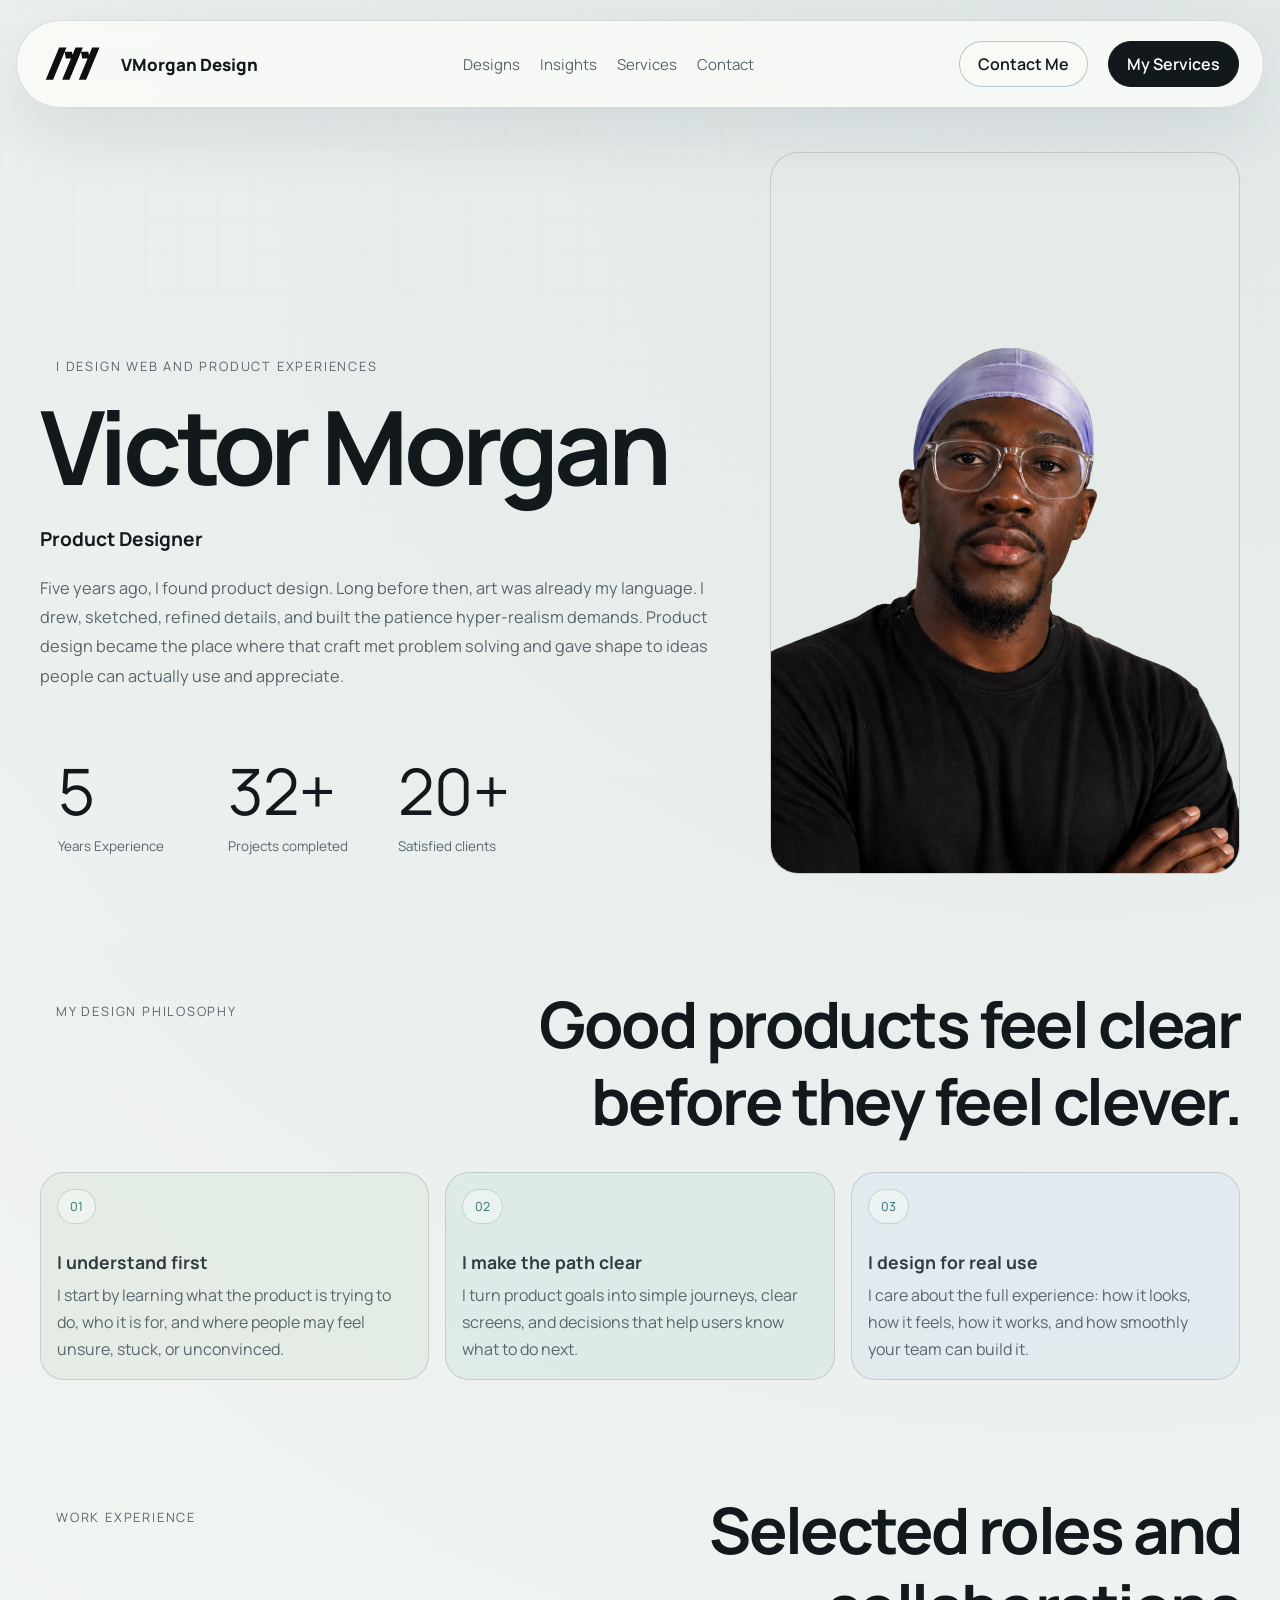
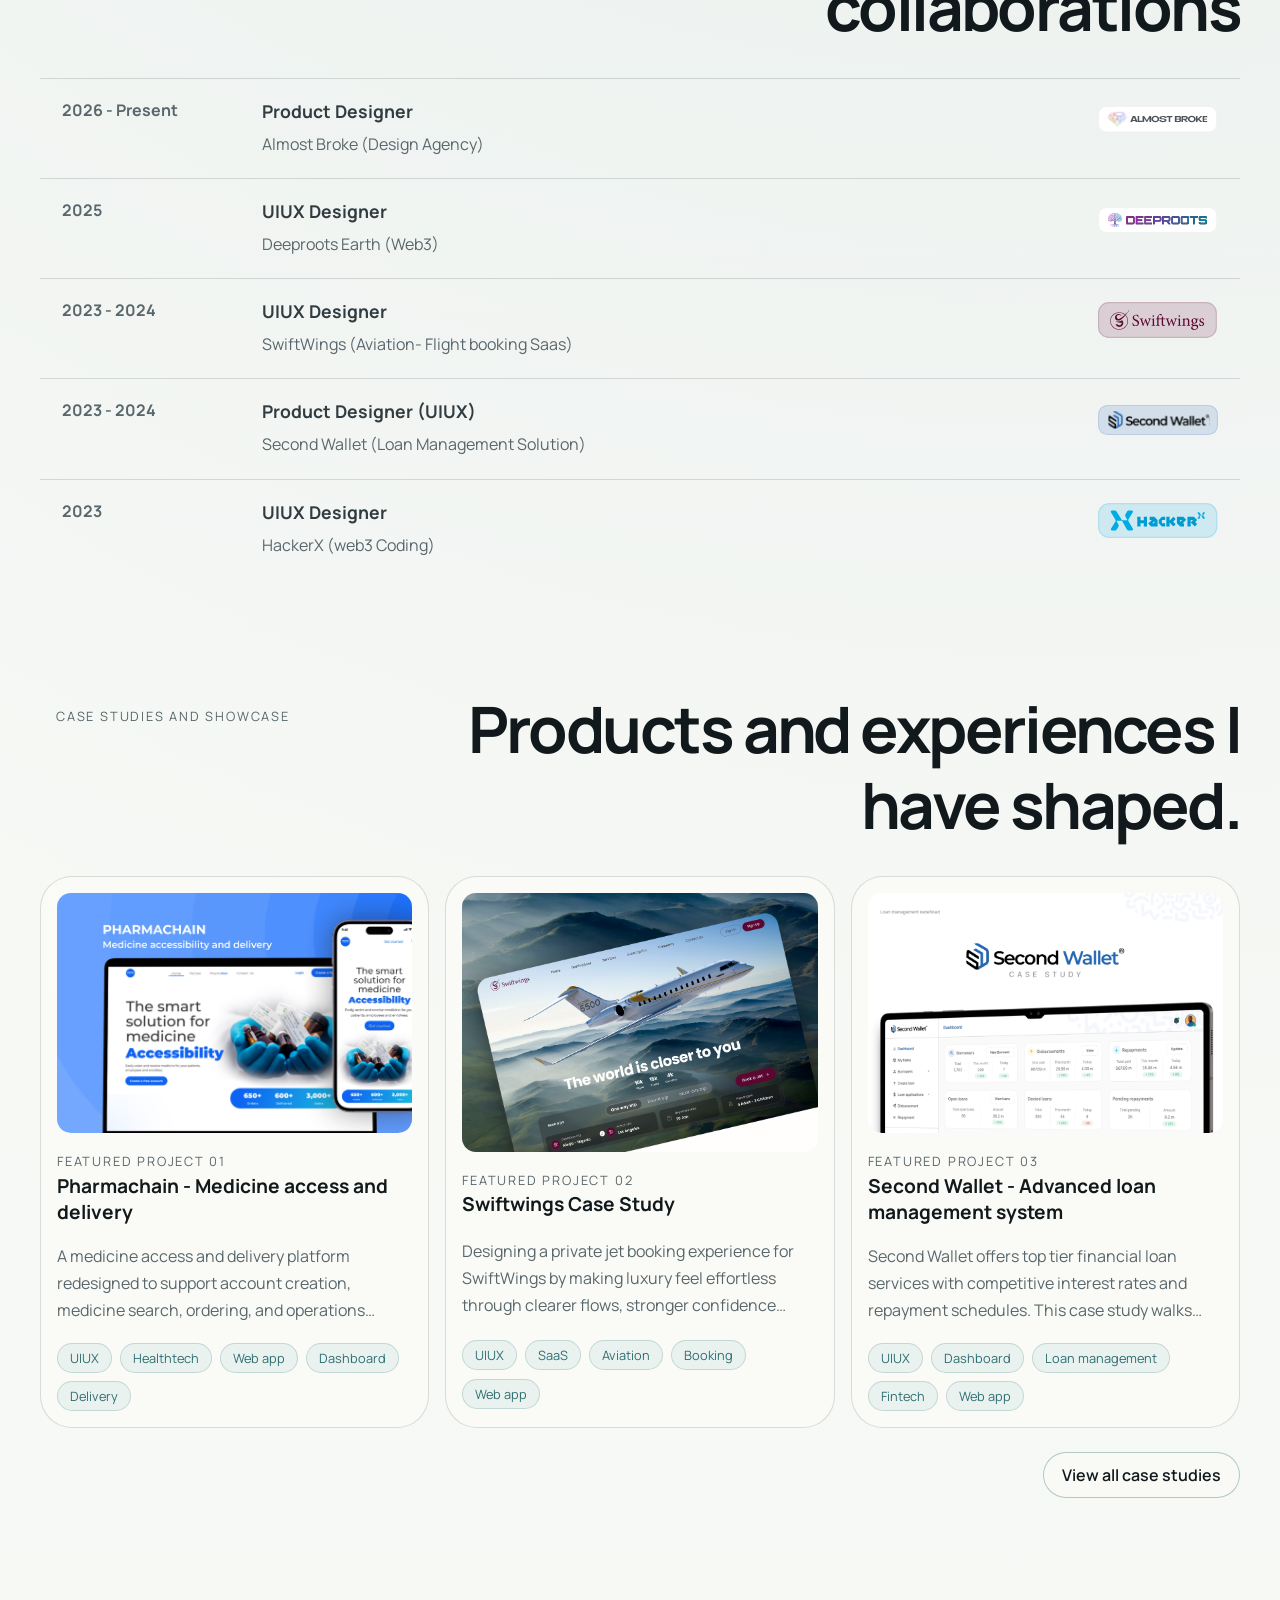
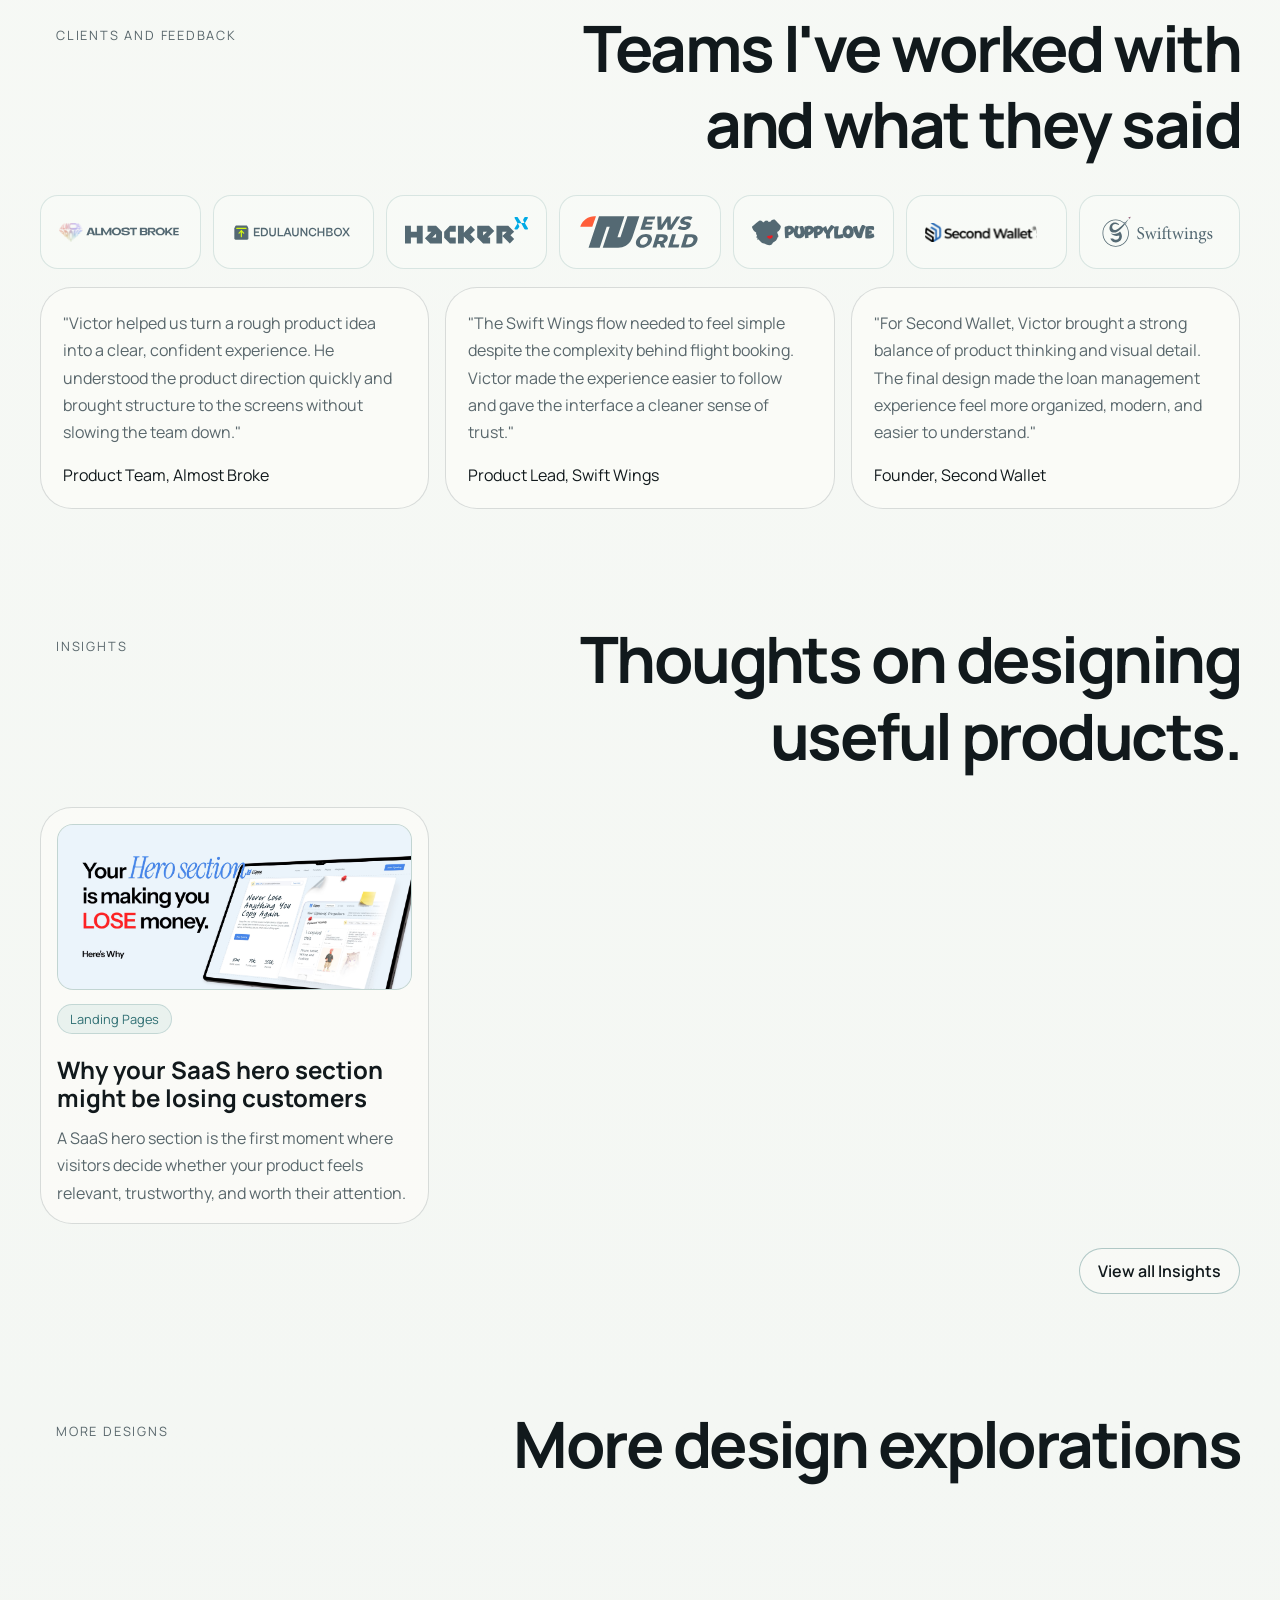
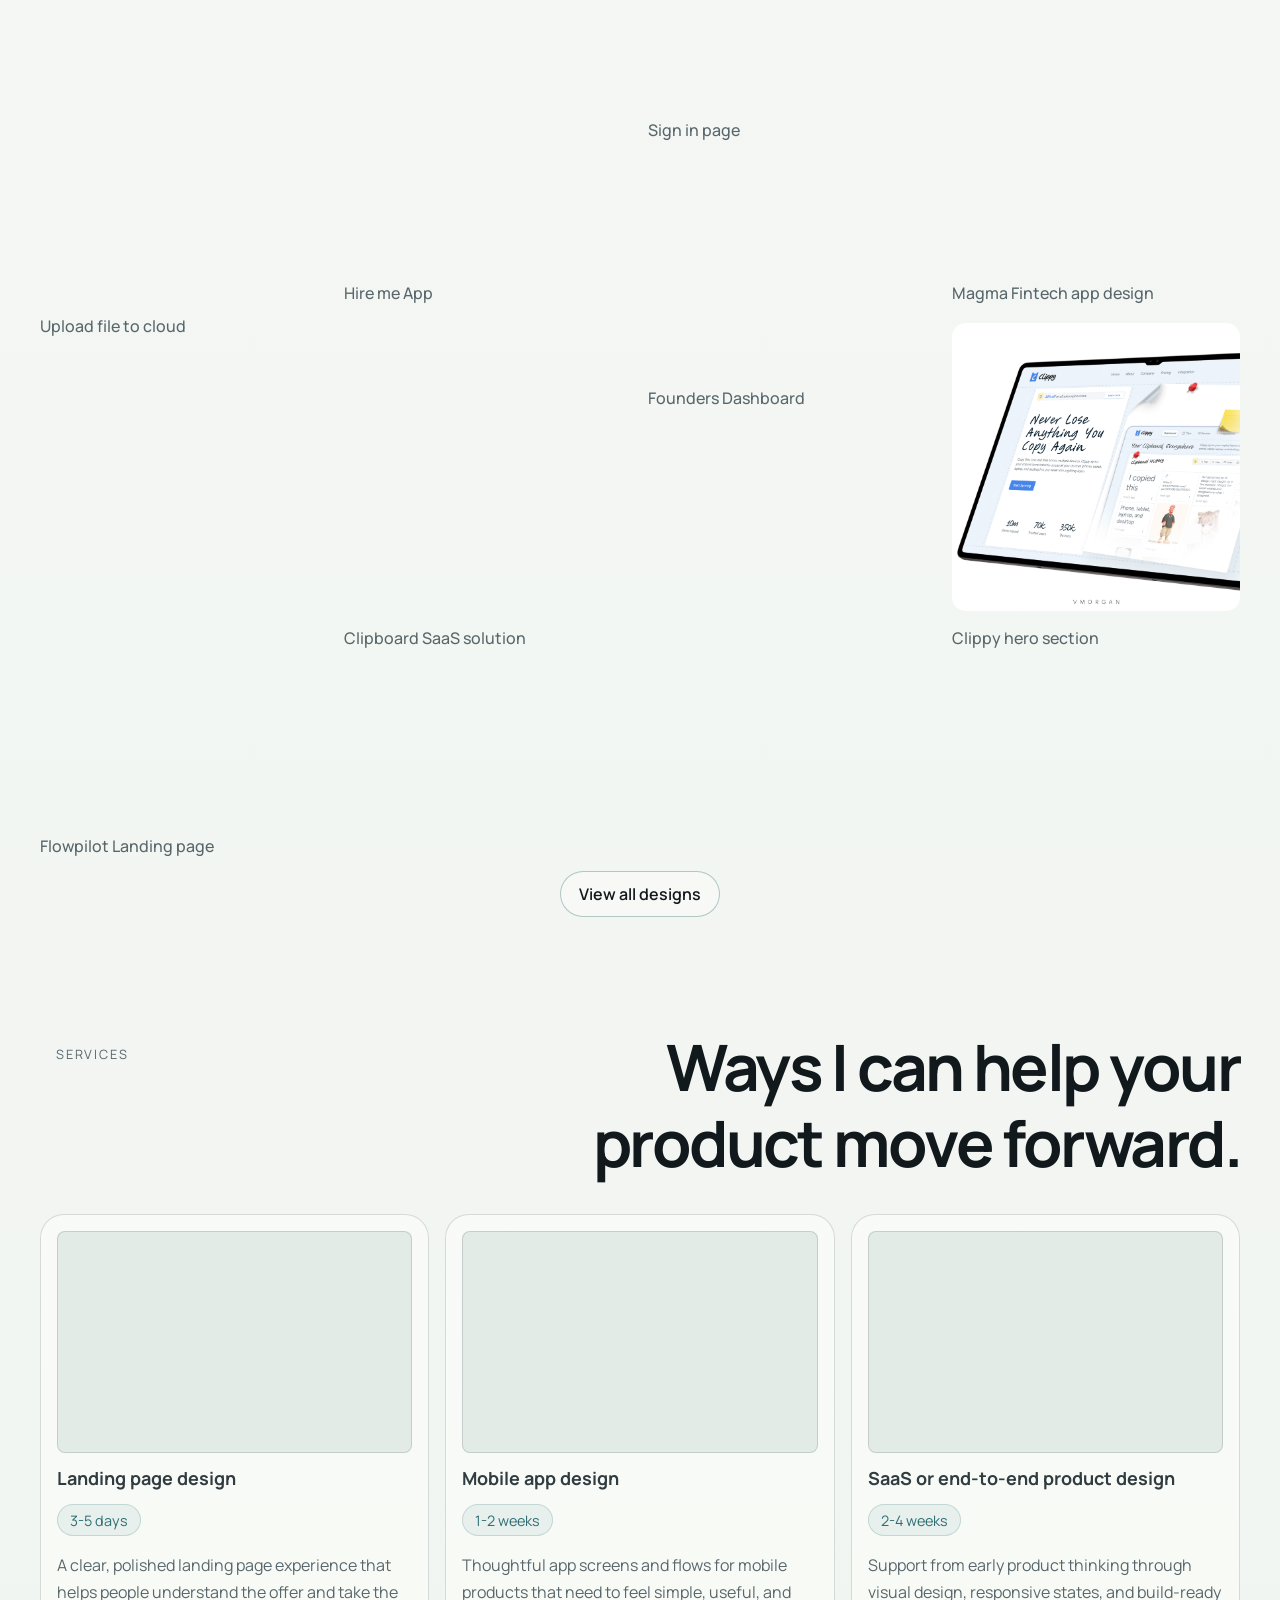
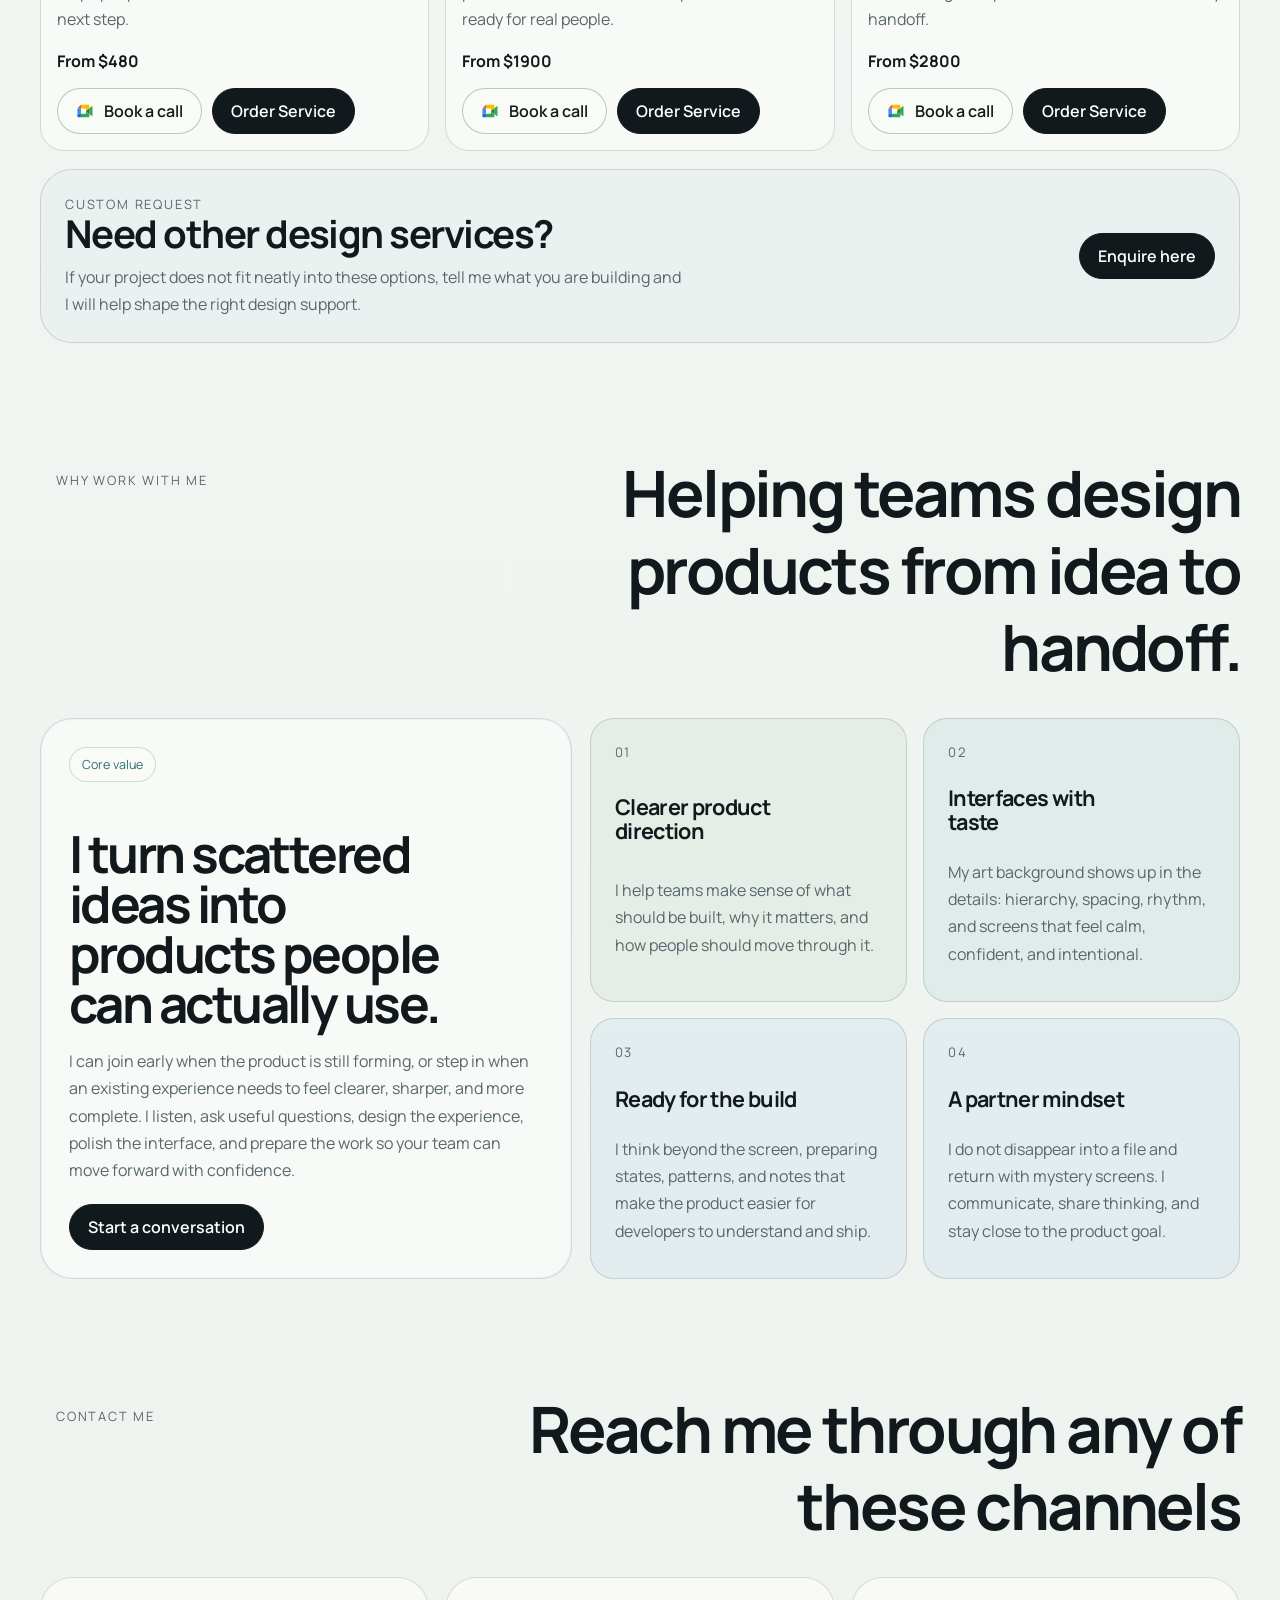
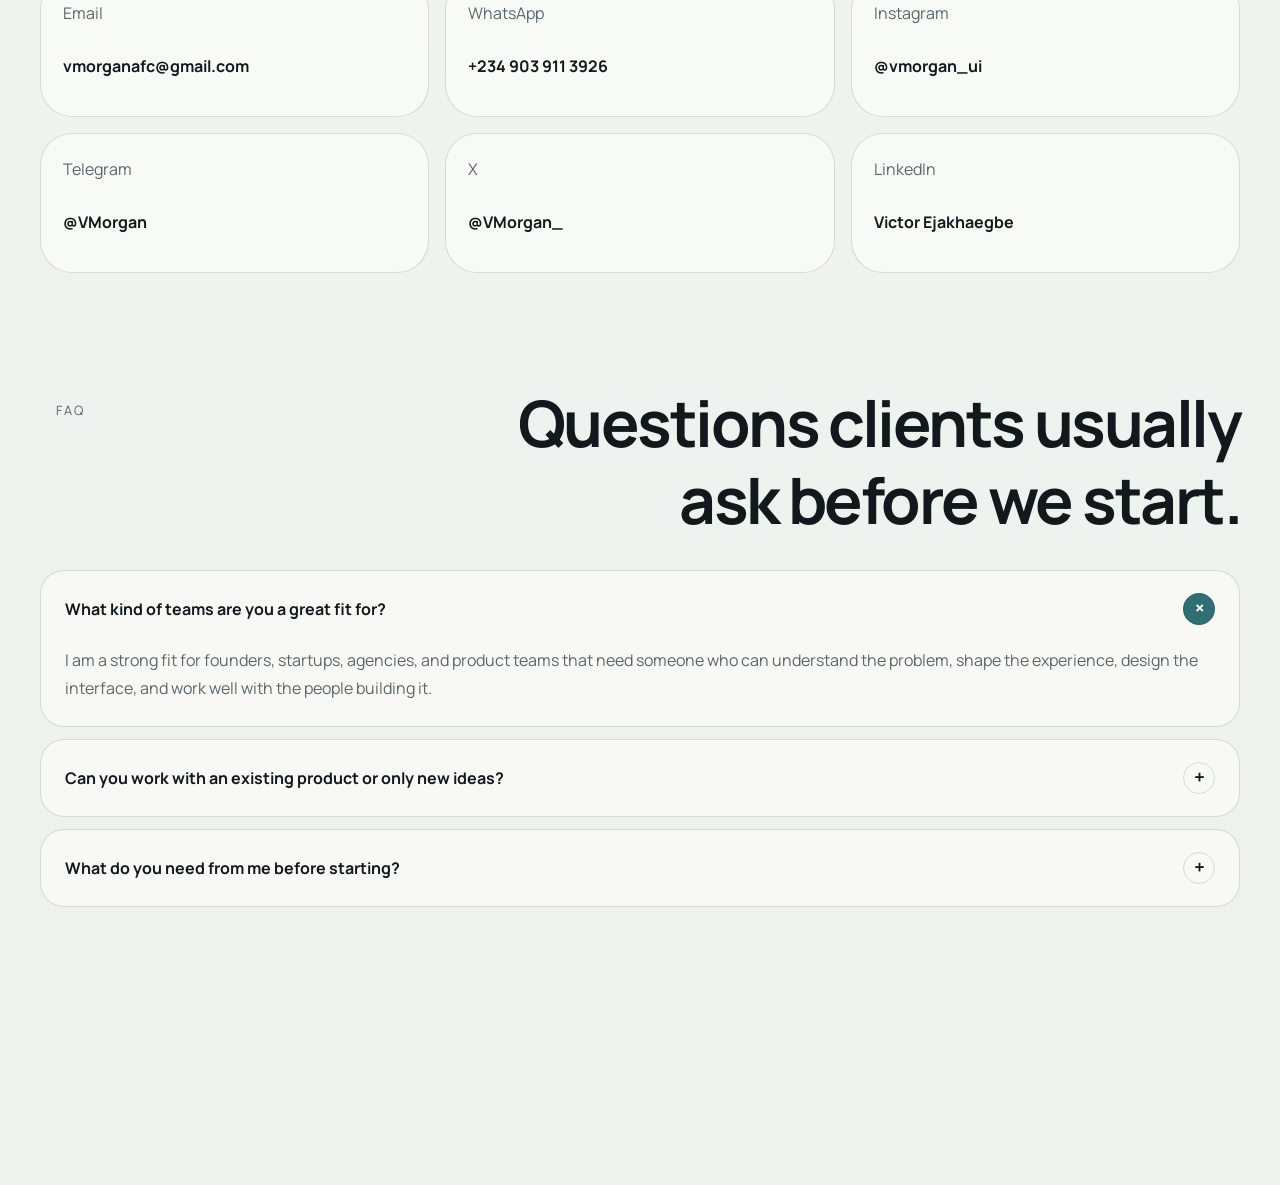
==== commit fcc52077: "Add site verification and design preview navigation" ====
--- a/index.html
+++ b/index.html
@@ -8,6 +8,7 @@
       name="description"
       content="Victor Morgan product design portfolio"
     />
+    <meta name="msvalidate.01" content="8D45E3521FAA58911CDC00897BFBD381" />
     <meta property="og:type" content="website" />
     <meta property="og:url" content="https://www.vmorgan.design/" />
     <meta property="og:title" content="VMorgan Design" />
@@ -21,7 +22,10 @@
     <meta name="twitter:title" content="VMorgan Design" />
     <meta name="twitter:description" content="Victor Morgan product design portfolio" />
     <meta name="twitter:image" content="https://www.vmorgan.design/assets/og-image.png" />
-    <link rel="icon" type="image/svg+xml" href="./assets/Logo  favicon.svg" />
+    <link rel="icon" href="/favicon.ico" sizes="any" />
+    <link rel="icon" type="image/svg+xml" href="/favicon.svg" />
+    <link rel="icon" type="image/png" sizes="48x48" href="/favicon-48x48.png" />
+    <link rel="apple-touch-icon" href="/apple-touch-icon.png" />
     <link
       rel="preload"
       href="./assets/fonts/manrope-latin.woff2"
@@ -30,6 +34,7 @@
       crossorigin
     />
     <link rel="stylesheet" href="./styles.css" />
+    <script src="https://analytics.ahrefs.com/analytics.js" data-key="8SJC3QsYEuKfLDMnkU3dZA" async></script>
     <script defer src="./js/analytics.js"></script>
   </head>
   <body>
@@ -505,6 +510,12 @@
     </dialog>
 
     <dialog class="design-preview-modal" id="designPreviewModal">
+      <button class="design-preview-nav design-preview-nav-prev" id="designPreviewPrev" type="button" aria-label="Previous design">
+        ‹
+      </button>
+      <button class="design-preview-nav design-preview-nav-next" id="designPreviewNext" type="button" aria-label="Next design">
+        ›
+      </button>
       <article class="design-preview-card">
         <header class="design-preview-head">
           <div>
--- a/styles.css
+++ b/styles.css
@@ -289,7 +289,7 @@
   border-radius: 52px;
   background: rgba(251, 252, 248, 0.86);
   box-shadow: var(--shadow);*/
-  overflow: hidden;
+  overflow: visible;
 }
 
 .panel::before {
@@ -1835,7 +1835,7 @@
 
 .case-study-services-cta {
   position: relative;
-  overflow: hidden;
+  overflow: visible;
   width: 100%;
   display: flex;
   justify-content: space-between;
@@ -1854,8 +1854,6 @@
 .case-study-services-cta::before {
   content: "";
   position: absolute;
-  inset: 14px;
-  border: 1px solid rgba(47, 111, 115, 0.12);
   border-radius: 22px;
   pointer-events: none;
 }
@@ -2047,6 +2045,7 @@
   border: none;
   border-radius: 32px;
   background: transparent;
+  overflow: visible;
 }
 
 .design-preview-modal::backdrop {
@@ -2064,6 +2063,60 @@
   box-shadow: var(--shadow);
 }
 
+.design-preview-nav {
+  position: absolute;
+  top: 50%;
+  z-index: 4;
+  width: 54px;
+  height: 54px;
+  display: inline-grid;
+  place-items: center;
+  border: 1px solid rgba(47, 111, 115, 0.22);
+  border-radius: 999px;
+  background: rgba(251, 252, 248, 0.88);
+  color: var(--ink);
+  box-shadow: 0 18px 42px rgba(20, 40, 45, 0.2);
+  font-size: 2.4rem;
+  line-height: 1;
+  cursor: pointer;
+  transform: translateY(-50%);
+  transition:
+    transform 180ms ease,
+    border-color 180ms ease,
+    background 180ms ease,
+    box-shadow 180ms ease;
+}
+
+.design-preview-nav:hover,
+.design-preview-nav:focus-visible {
+  border-color: rgba(47, 111, 115, 0.5);
+  background: var(--panel);
+  box-shadow: 0 24px 60px rgba(20, 40, 45, 0.26);
+  transform: translateY(-50%) scale(1.04);
+}
+
+.design-preview-nav-prev {
+  left: -74px;
+}
+
+.design-preview-nav-next {
+  right: -74px;
+}
+
+.design-preview-nav[hidden] {
+  display: none;
+}
+
+@media (max-width: 1380px) {
+  .design-preview-nav-prev {
+    left: 18px;
+  }
+
+  .design-preview-nav-next {
+    right: 18px;
+  }
+}
+
 .design-preview-head {
   display: flex;
   justify-content: space-between;
@@ -2086,6 +2139,7 @@
   flex-direction: row;
   justify-content: space-between;
   margin-bottom: 32px;
+  width: 100%;
 }
 
 .design-preview-head p {
@@ -2488,6 +2542,29 @@
     padding: 20px;
   }
 
+  .design-preview-nav {
+    position: fixed;
+    top: auto;
+    bottom: max(18px, env(safe-area-inset-bottom));
+    width: 48px;
+    height: 48px;
+    font-size: 2rem;
+    transform: none;
+  }
+
+  .design-preview-nav:hover,
+  .design-preview-nav:focus-visible {
+    transform: scale(1.04);
+  }
+
+  .design-preview-nav-prev {
+    left: calc(50% - 58px);
+  }
+
+  .design-preview-nav-next {
+    right: calc(50% - 58px);
+  }
+
   .design-preview-head {
     flex-direction: row;
   }
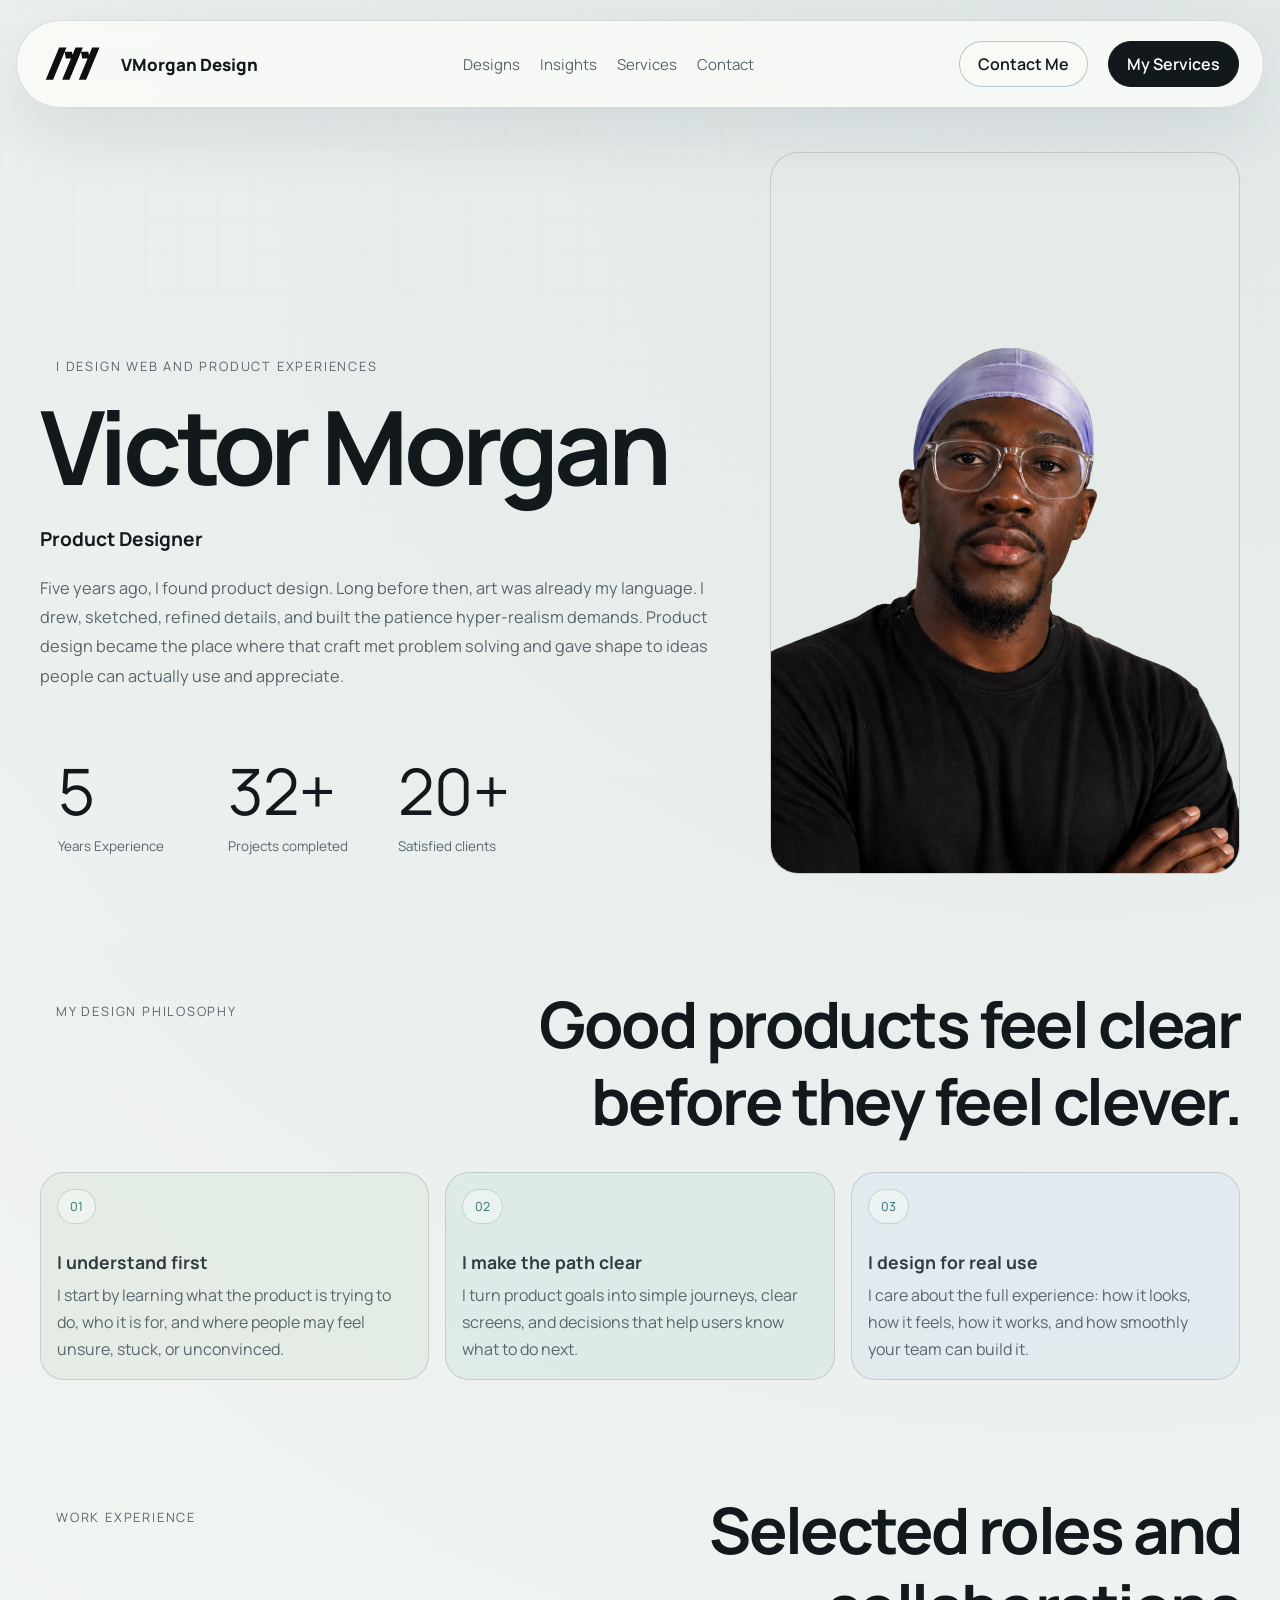
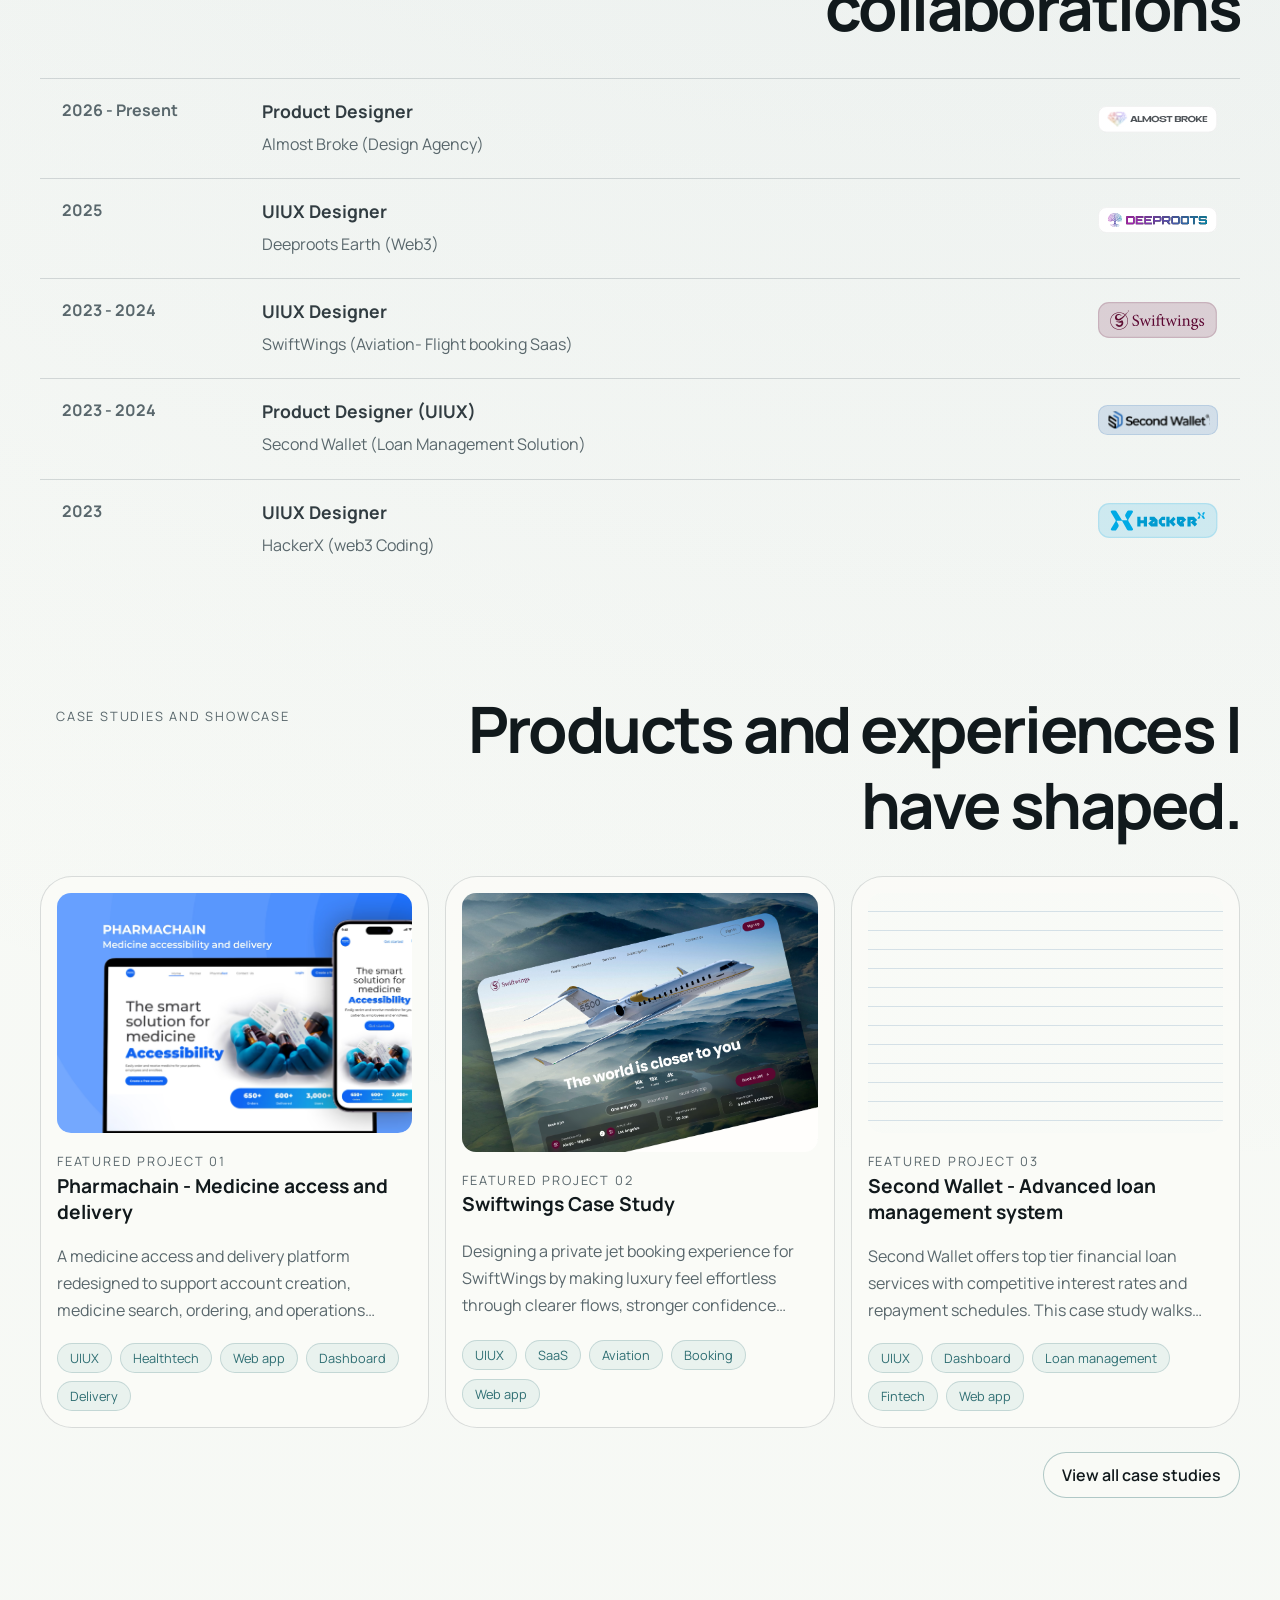
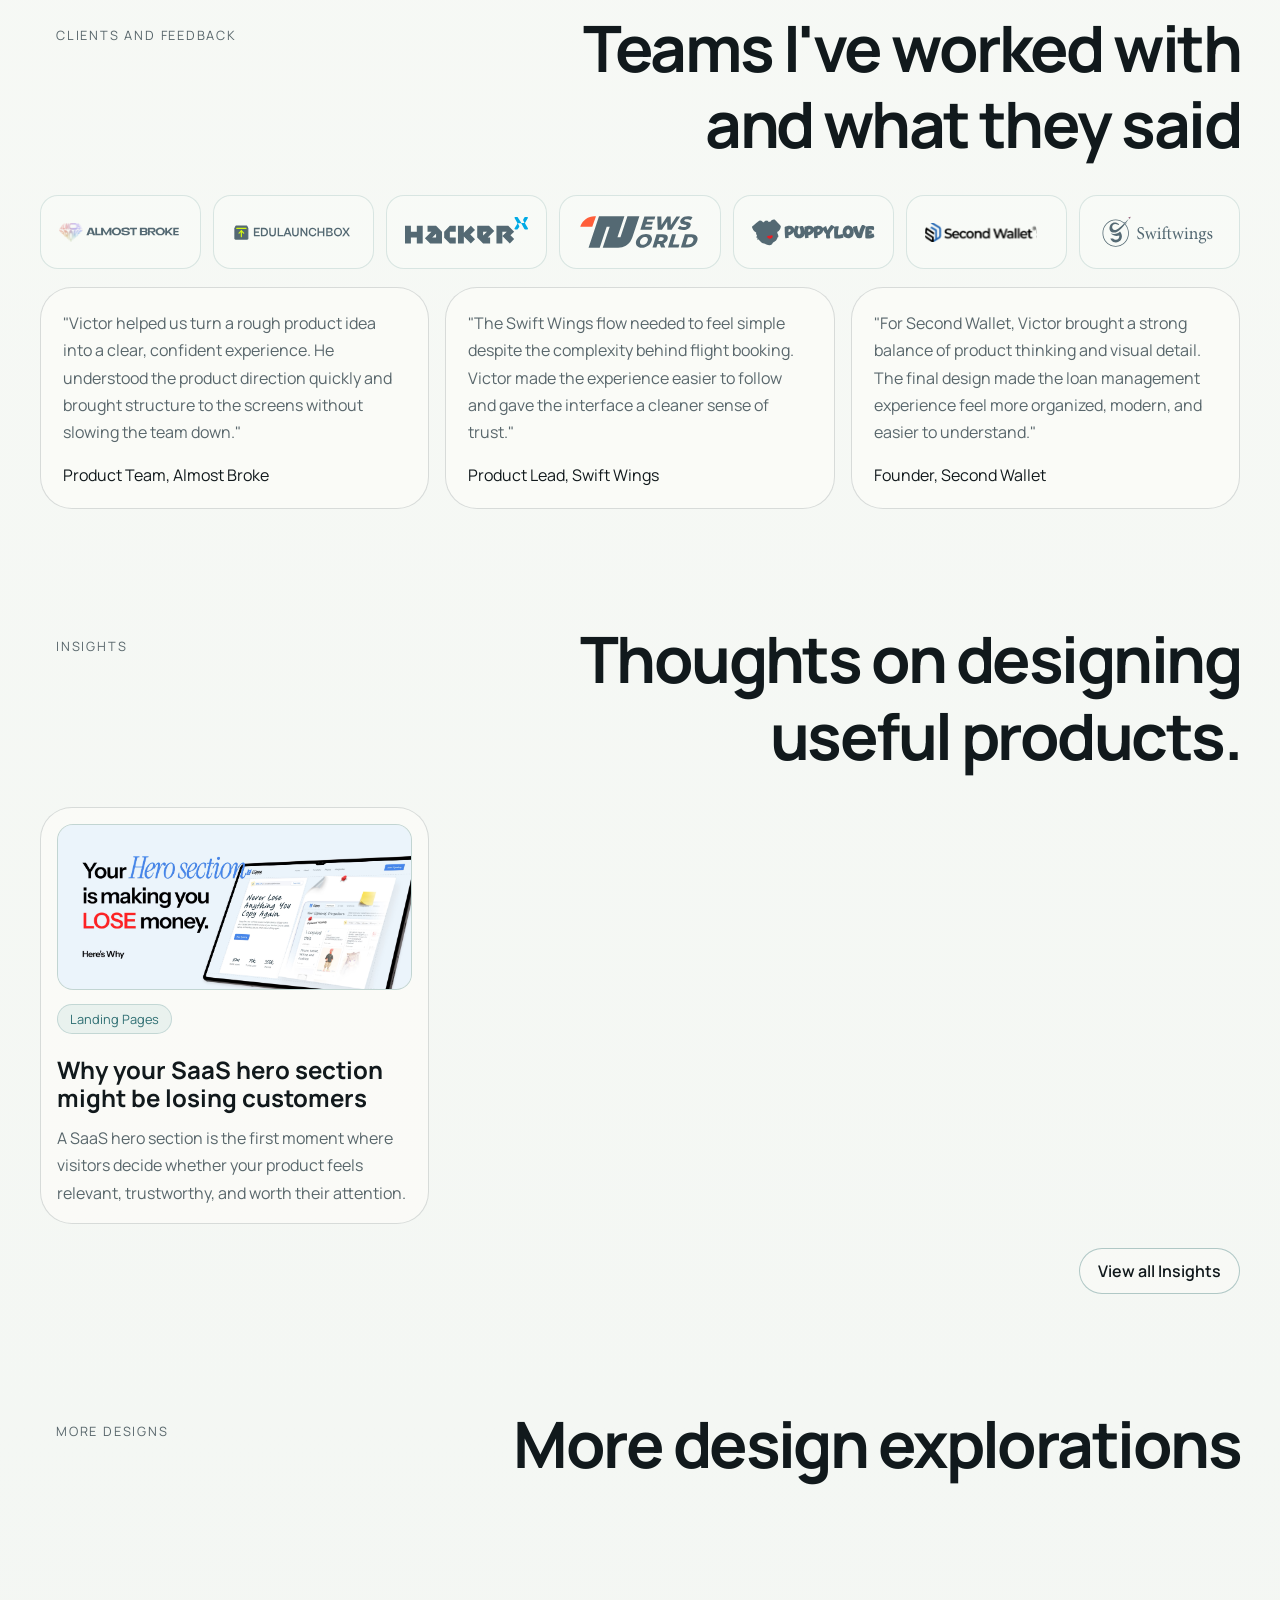
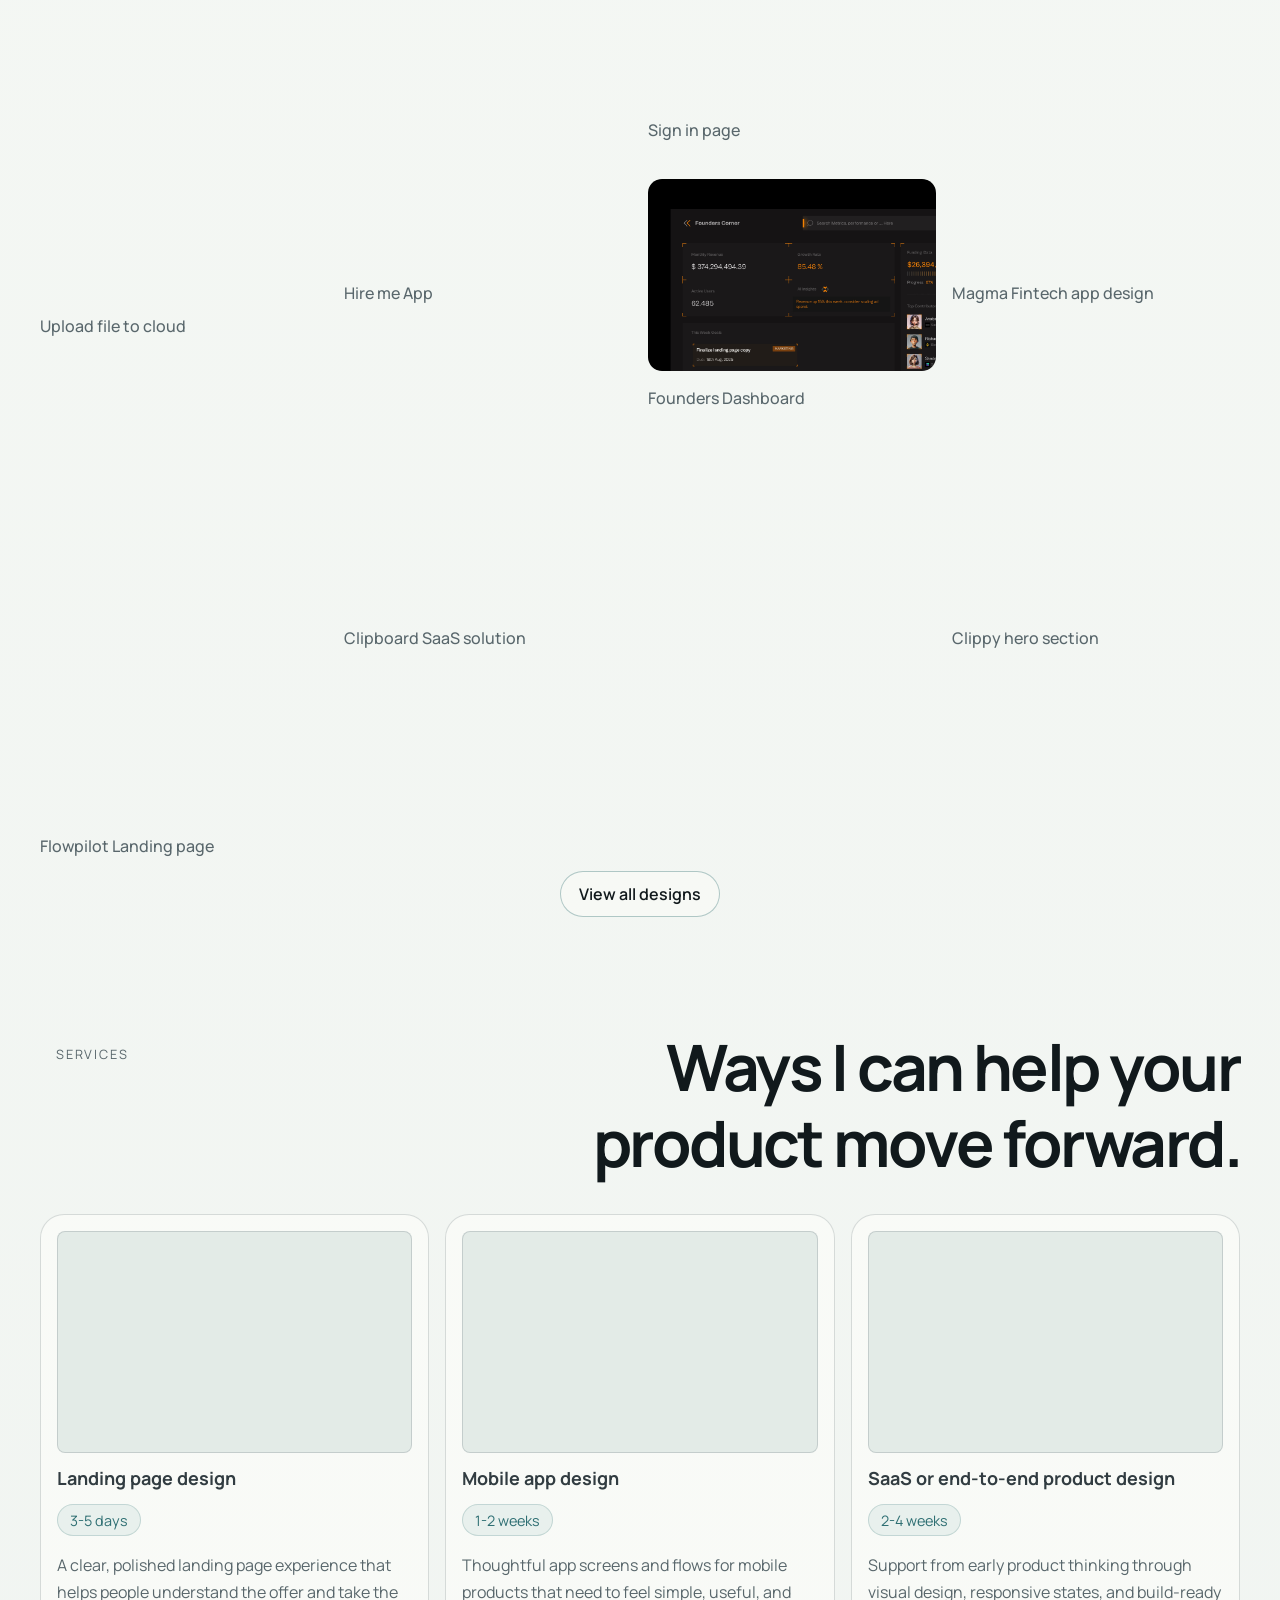
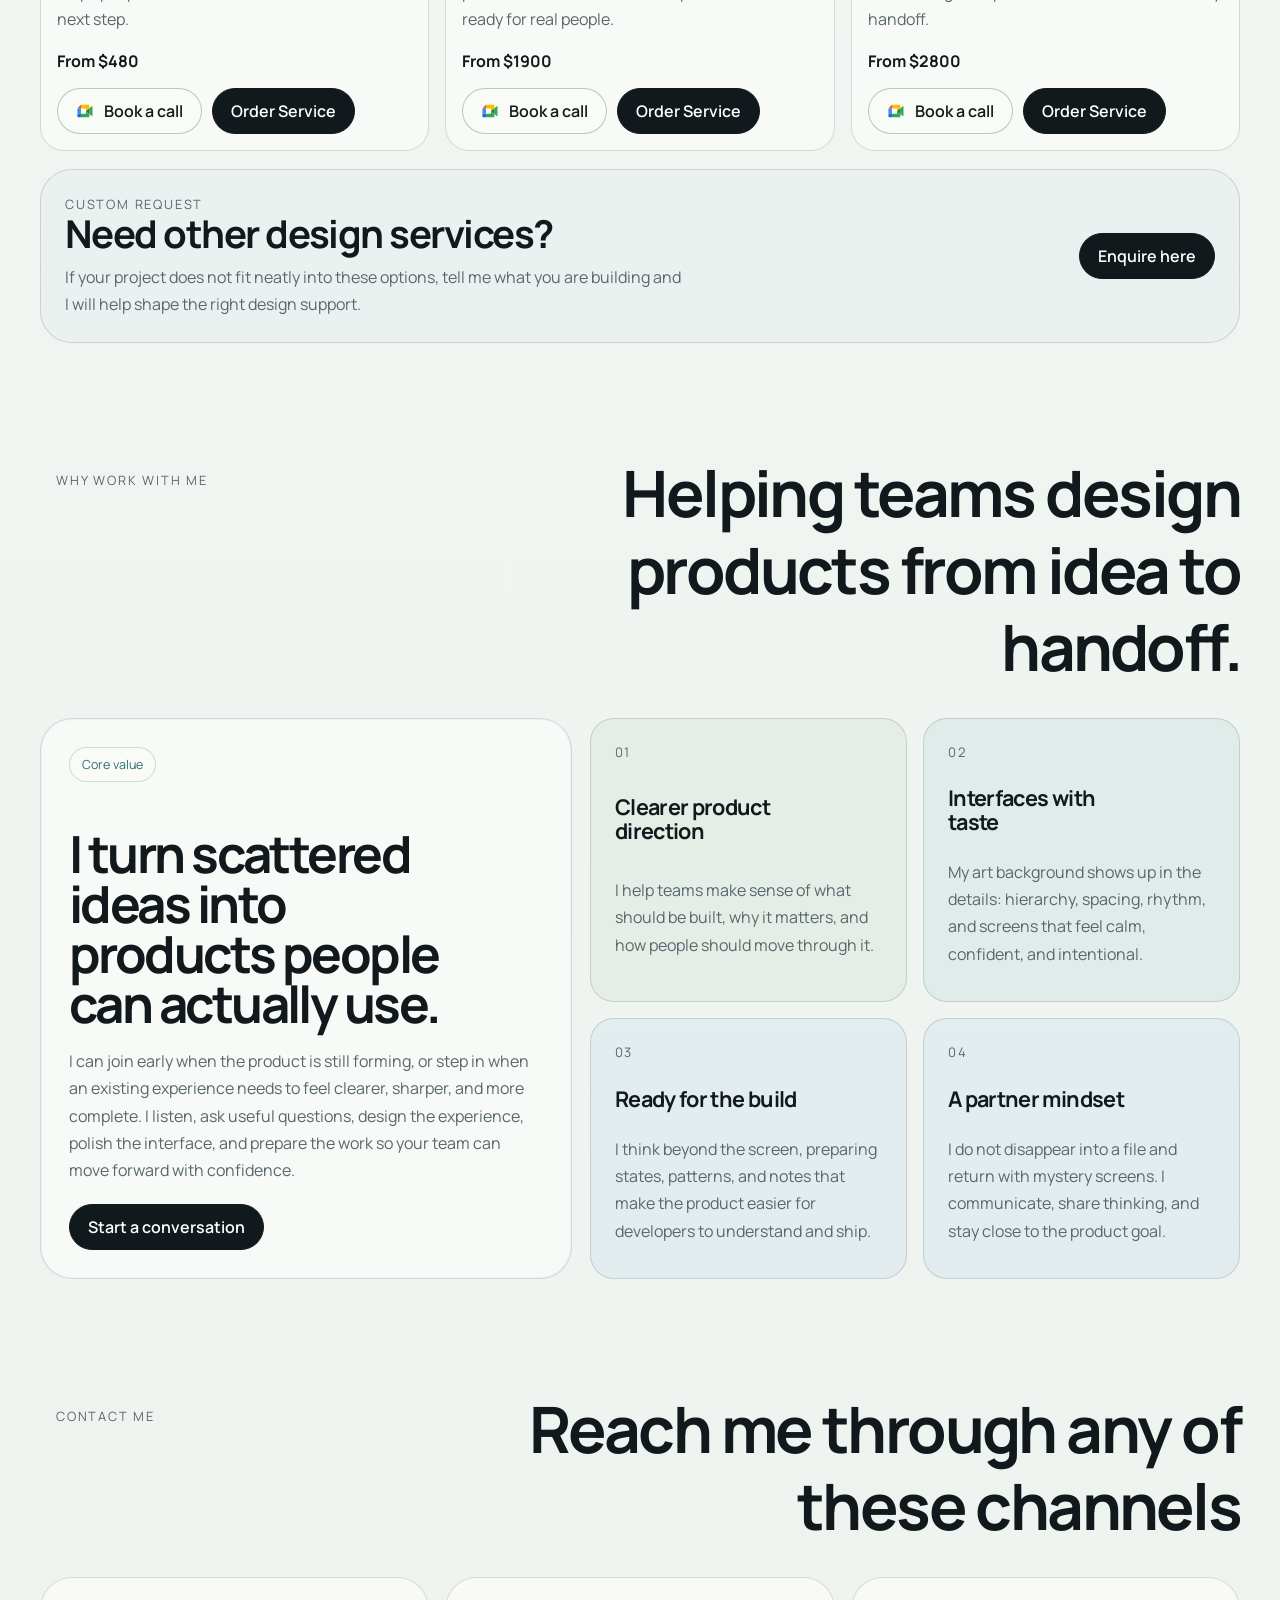
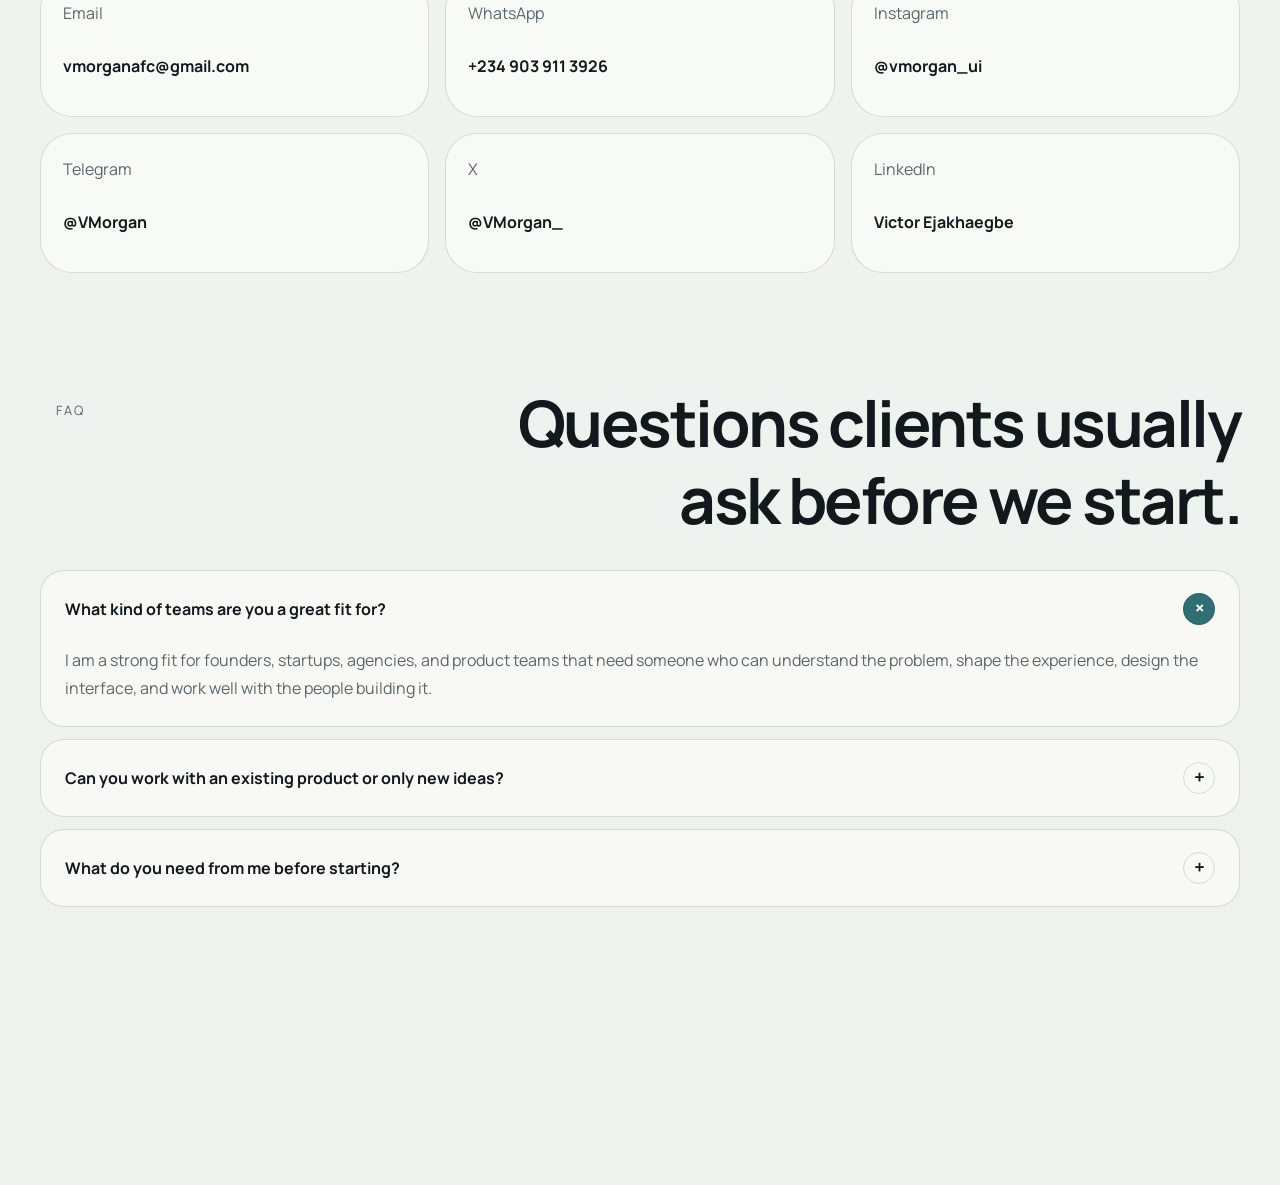
==== commit 84048c94: "Improve search preview metadata" ====
--- a/index.html
+++ b/index.html
@@ -6,26 +6,86 @@
     <title>VMorgan Design</title>
     <meta
       name="description"
-      content="Victor Morgan product design portfolio"
+      content="Victor Morgan designs product experiences, landing pages, mobile apps, SaaS interfaces, and web3 products that help people understand, trust, and use digital products."
     />
     <meta name="msvalidate.01" content="8D45E3521FAA58911CDC00897BFBD381" />
+    <meta name="application-name" content="VMorgan Design" />
     <meta property="og:type" content="website" />
+    <meta property="og:site_name" content="VMorgan Design" />
     <meta property="og:url" content="https://www.vmorgan.design/" />
     <meta property="og:title" content="VMorgan Design" />
-    <meta property="og:description" content="Victor Morgan product design portfolio" />
-    <meta property="og:image" content="https://www.vmorgan.design/assets/og-image.png" />
-    <meta property="og:image:secure_url" content="https://www.vmorgan.design/assets/og-image.png" />
+    <meta property="og:description" content="Product design portfolio featuring case studies, interface explorations, landing pages, mobile apps, SaaS interfaces, and web3 product design." />
+    <meta property="og:image" content="https://www.vmorgan.design/assets/search-preview.png" />
+    <meta property="og:image:secure_url" content="https://www.vmorgan.design/assets/search-preview.png" />
     <meta property="og:image:type" content="image/png" />
     <meta property="og:image:width" content="1200" />
     <meta property="og:image:height" content="630" />
     <meta name="twitter:card" content="summary_large_image" />
     <meta name="twitter:title" content="VMorgan Design" />
-    <meta name="twitter:description" content="Victor Morgan product design portfolio" />
-    <meta name="twitter:image" content="https://www.vmorgan.design/assets/og-image.png" />
+    <meta name="twitter:description" content="Product design portfolio featuring case studies, interface explorations, landing pages, mobile apps, SaaS interfaces, and web3 product design." />
+    <meta name="twitter:image" content="https://www.vmorgan.design/assets/search-preview.png" />
+    <meta name="thumbnail" content="https://www.vmorgan.design/assets/search-preview.png" />
+    <link rel="image_src" href="https://www.vmorgan.design/assets/search-preview.png" />
     <link rel="icon" href="/favicon.ico" sizes="any" />
     <link rel="icon" type="image/svg+xml" href="/favicon.svg" />
     <link rel="icon" type="image/png" sizes="48x48" href="/favicon-48x48.png" />
     <link rel="apple-touch-icon" href="/apple-touch-icon.png" />
+    <link rel="canonical" href="https://www.vmorgan.design/" />
+    <meta name="theme-color" content="#fbfcf8" />
+    <meta name="msapplication-TileImage" content="/apple-touch-icon.png" />
+    <script type="application/ld+json">
+      {
+        "@context": "https://schema.org",
+        "@graph": [
+          {
+            "@type": "ProfessionalService",
+            "@id": "https://www.vmorgan.design/#organization",
+            "name": "VMorgan Design",
+            "alternateName": "Victor Morgan Design",
+            "url": "https://www.vmorgan.design/",
+            "description": "Product design portfolio and design services by Victor Morgan.",
+            "logo": {
+              "@type": "ImageObject",
+              "url": "https://www.vmorgan.design/apple-touch-icon.png",
+              "width": 180,
+              "height": 180
+            },
+            "image": {
+              "@type": "ImageObject",
+              "url": "https://www.vmorgan.design/assets/search-preview.png",
+              "width": 1200,
+              "height": 630
+            },
+            "founder": {
+              "@id": "https://www.vmorgan.design/#victor-morgan"
+            }
+          },
+          {
+            "@type": "Person",
+            "@id": "https://www.vmorgan.design/#victor-morgan",
+            "name": "Victor Morgan",
+            "jobTitle": "Product Designer",
+            "url": "https://www.vmorgan.design/",
+            "image": "https://www.vmorgan.design/assets/VMorgan%20image.png",
+            "sameAs": [
+              "https://x.com/VMorgan_"
+            ]
+          },
+          {
+            "@type": "WebSite",
+            "@id": "https://www.vmorgan.design/#website",
+            "name": "VMorgan Design",
+            "url": "https://www.vmorgan.design/",
+            "description": "Case studies, interface explorations, landing pages, mobile apps, SaaS interfaces, and web3 product design by Victor Morgan.",
+            "publisher": {
+              "@id": "https://www.vmorgan.design/#organization"
+            },
+            "thumbnailUrl": "https://www.vmorgan.design/assets/search-preview.png",
+            "inLanguage": "en"
+          }
+        ]
+      }
+    </script>
     <link
       rel="preload"
       href="./assets/fonts/manrope-latin.woff2"
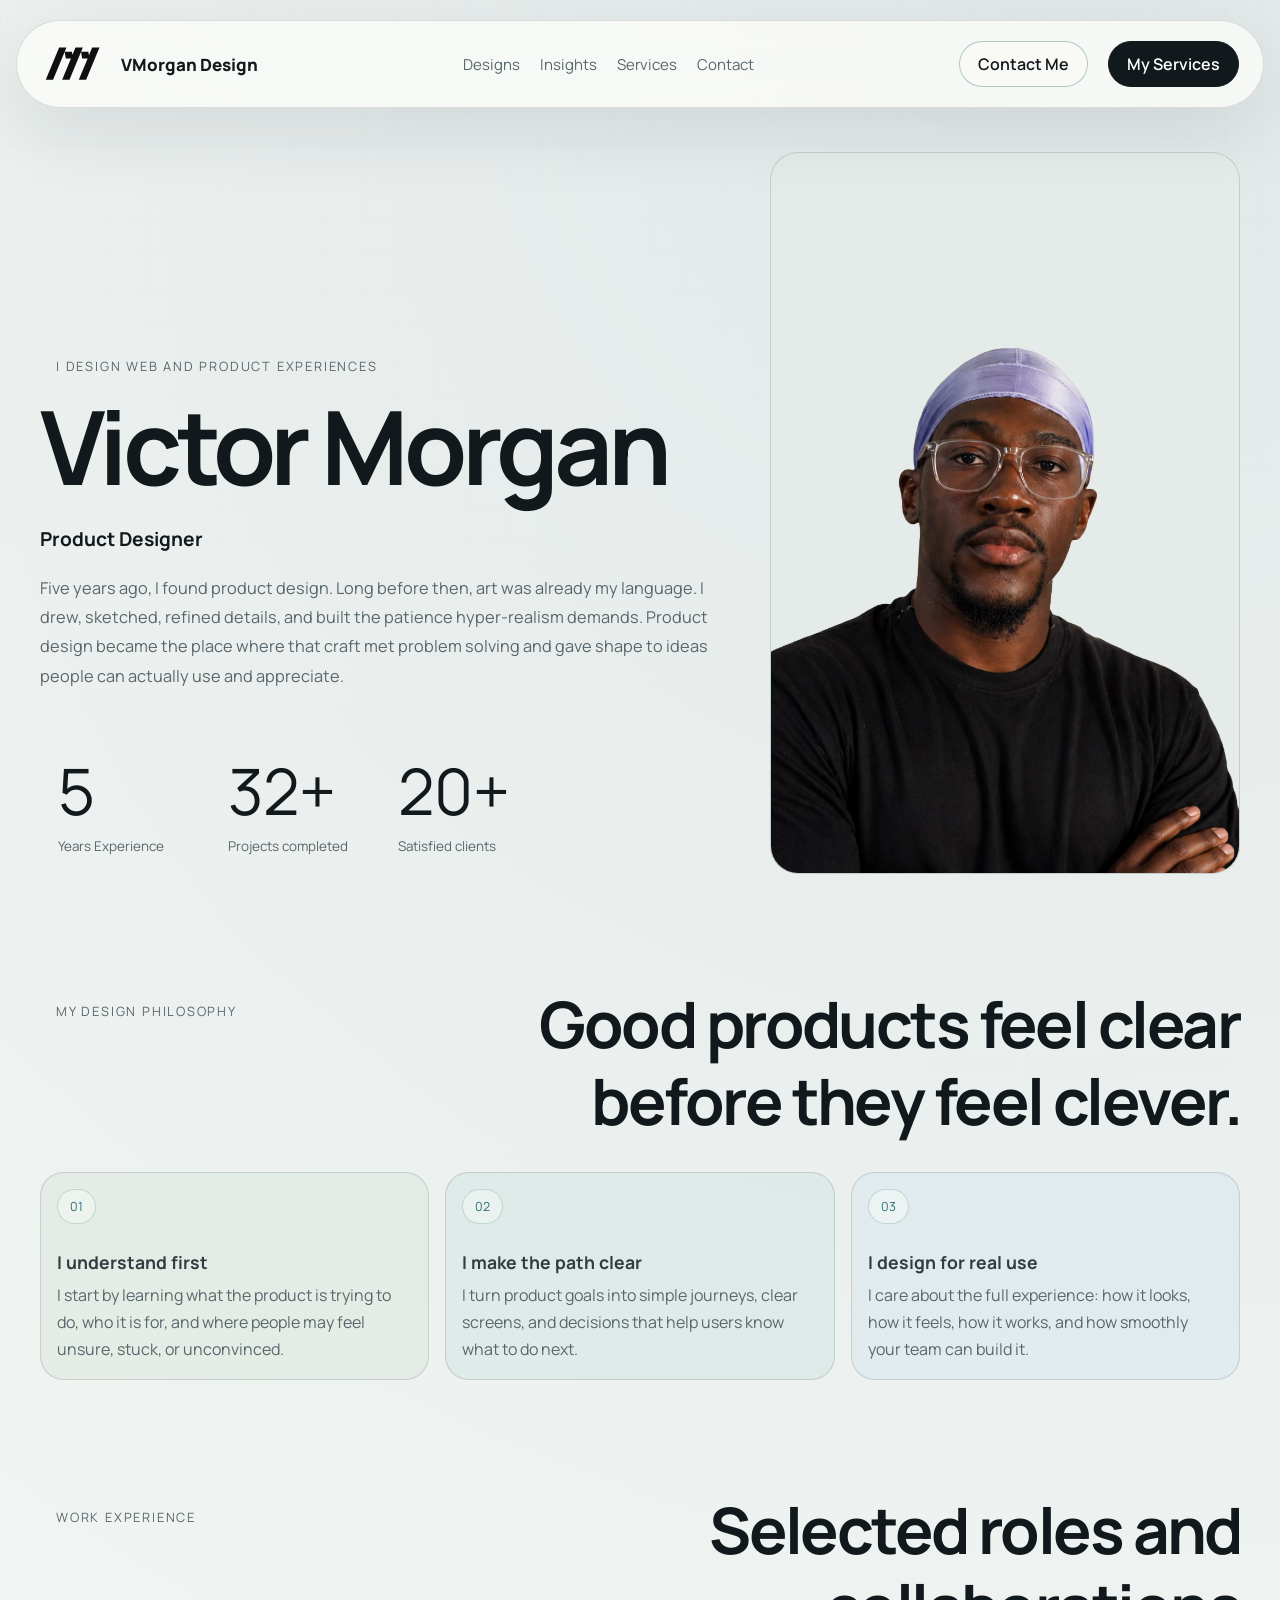
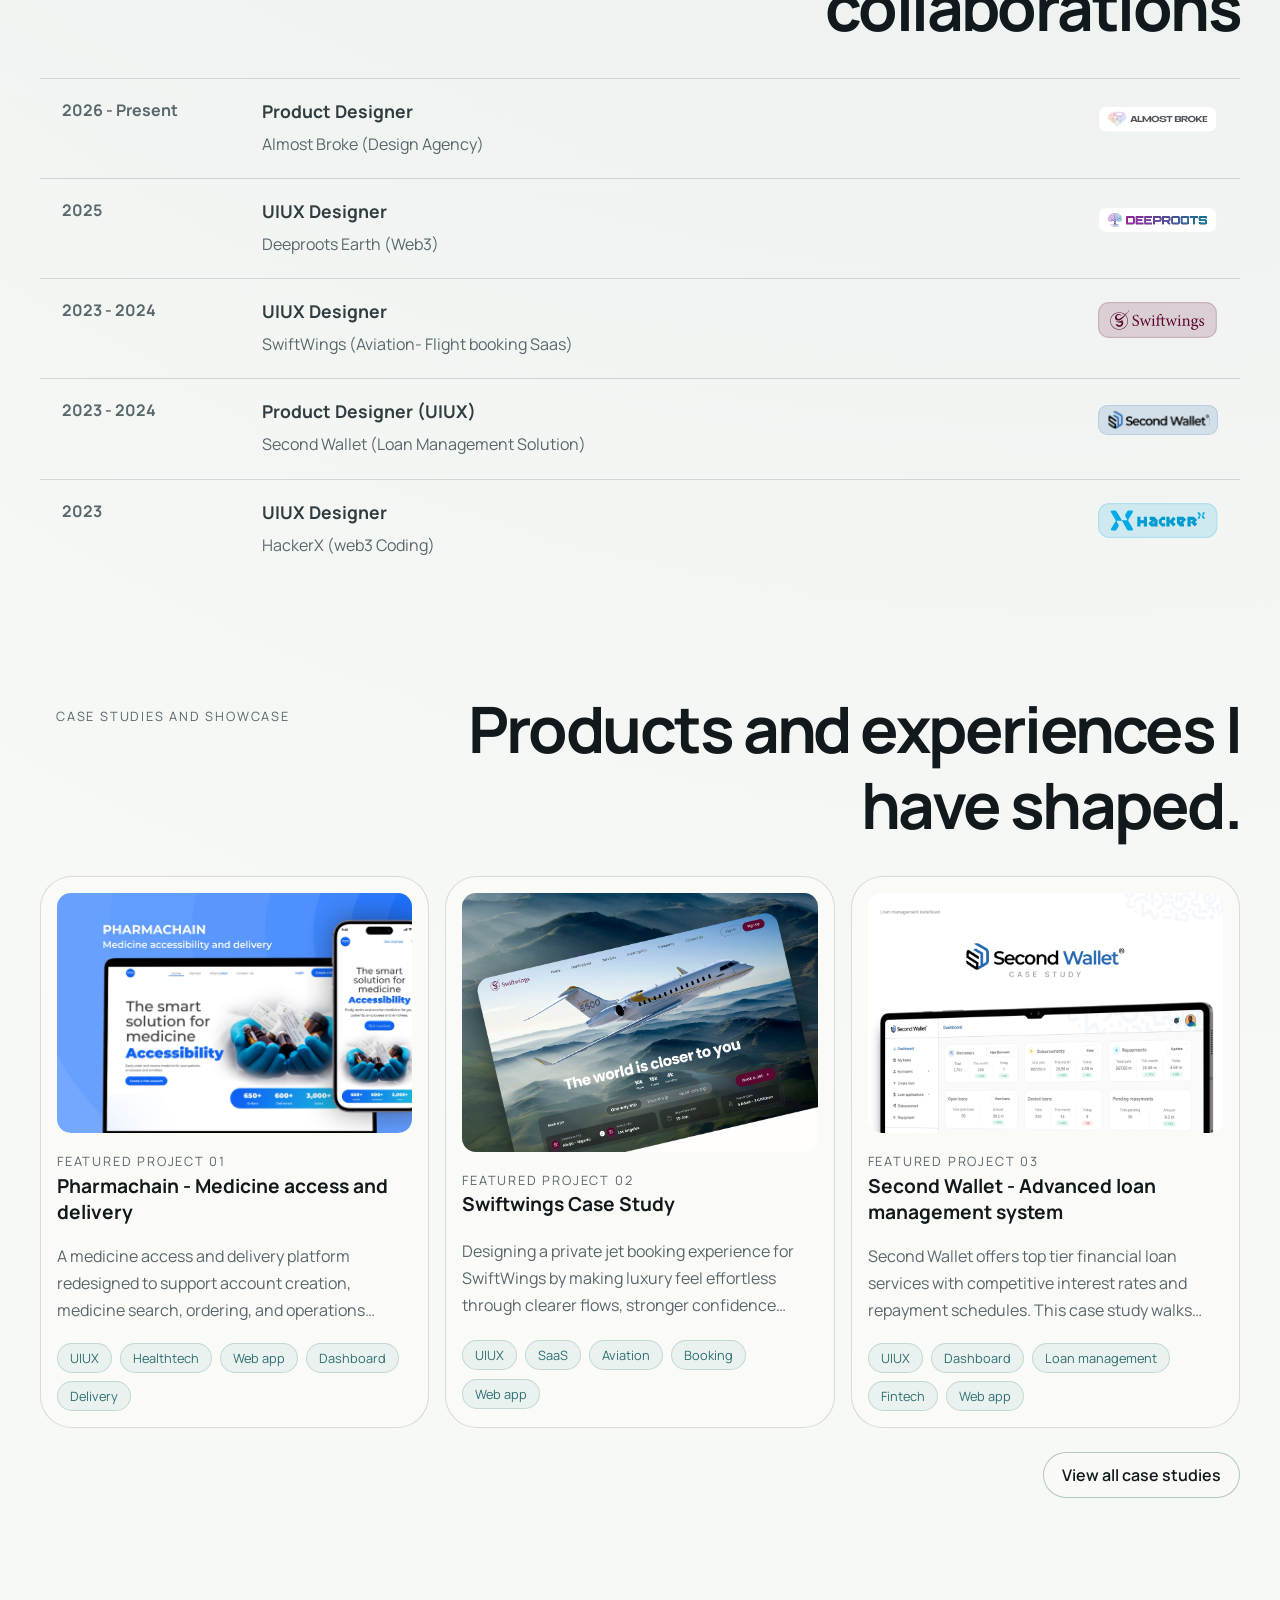
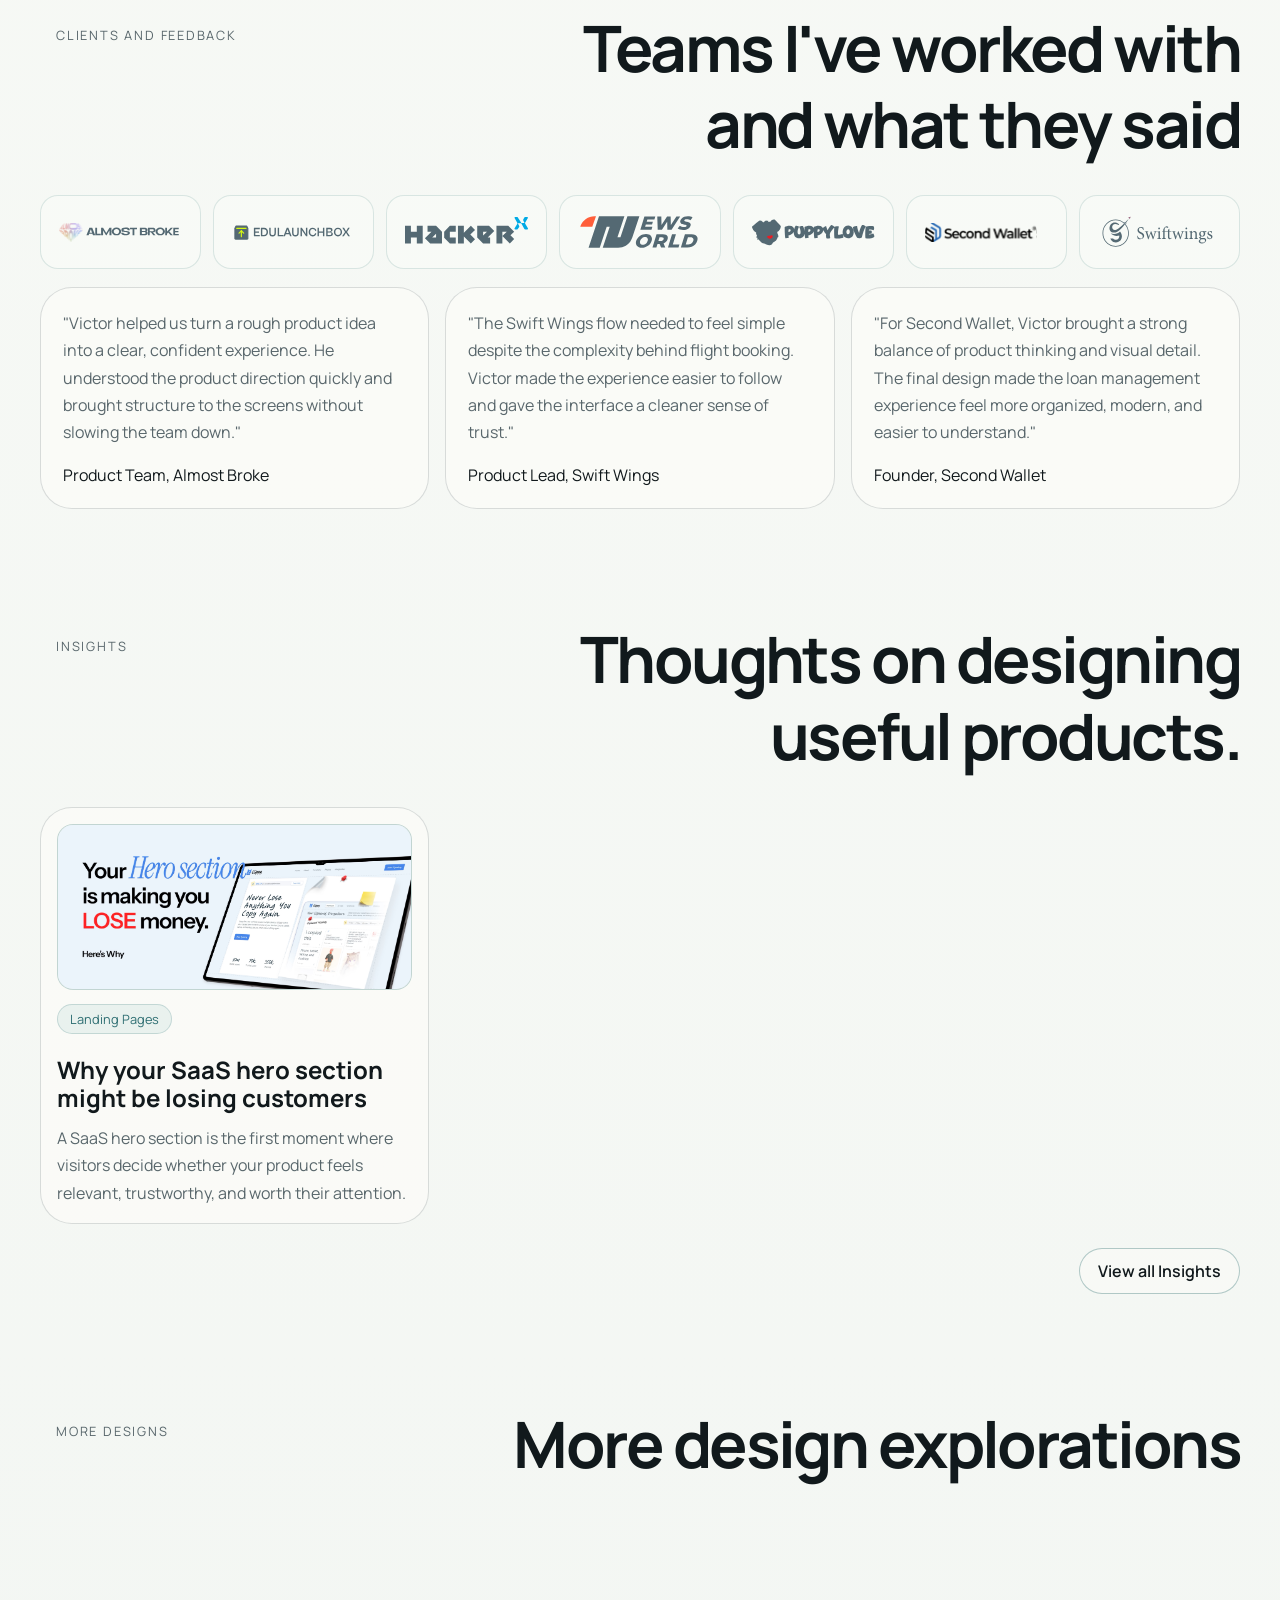
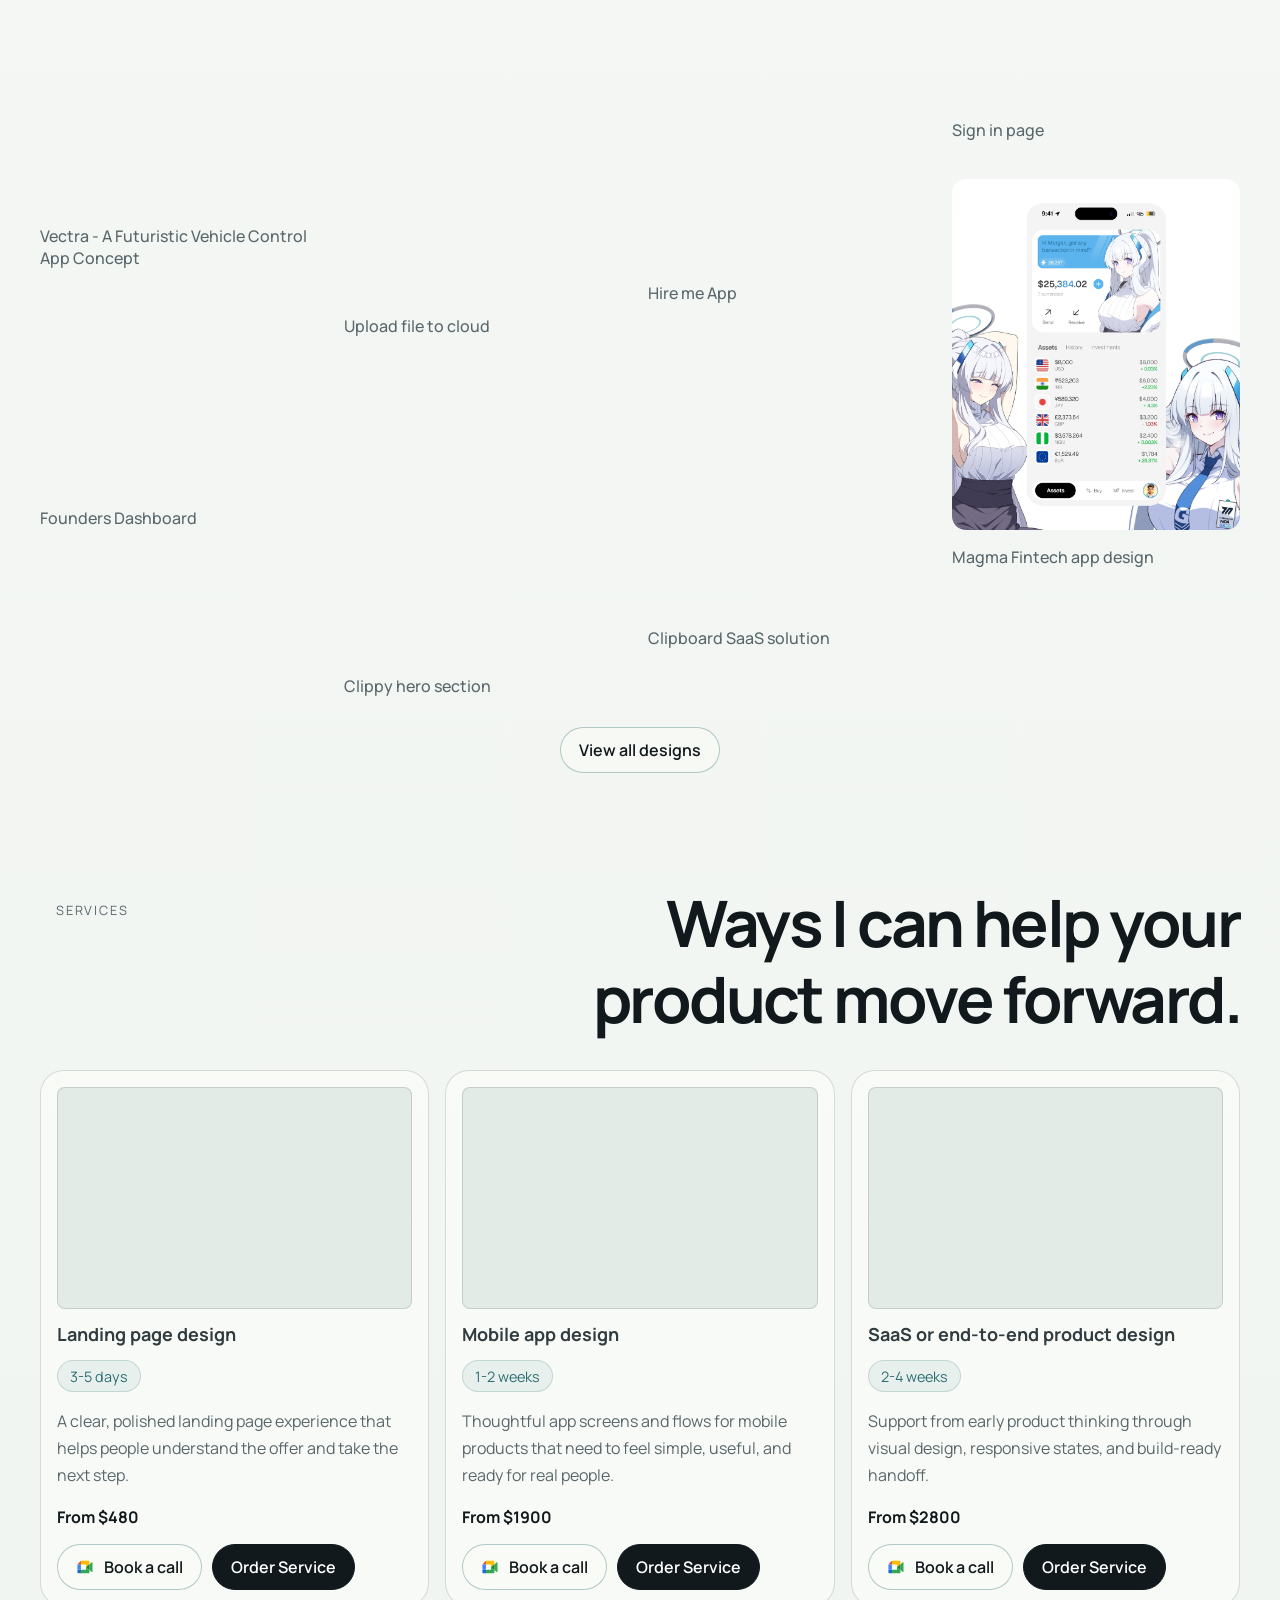
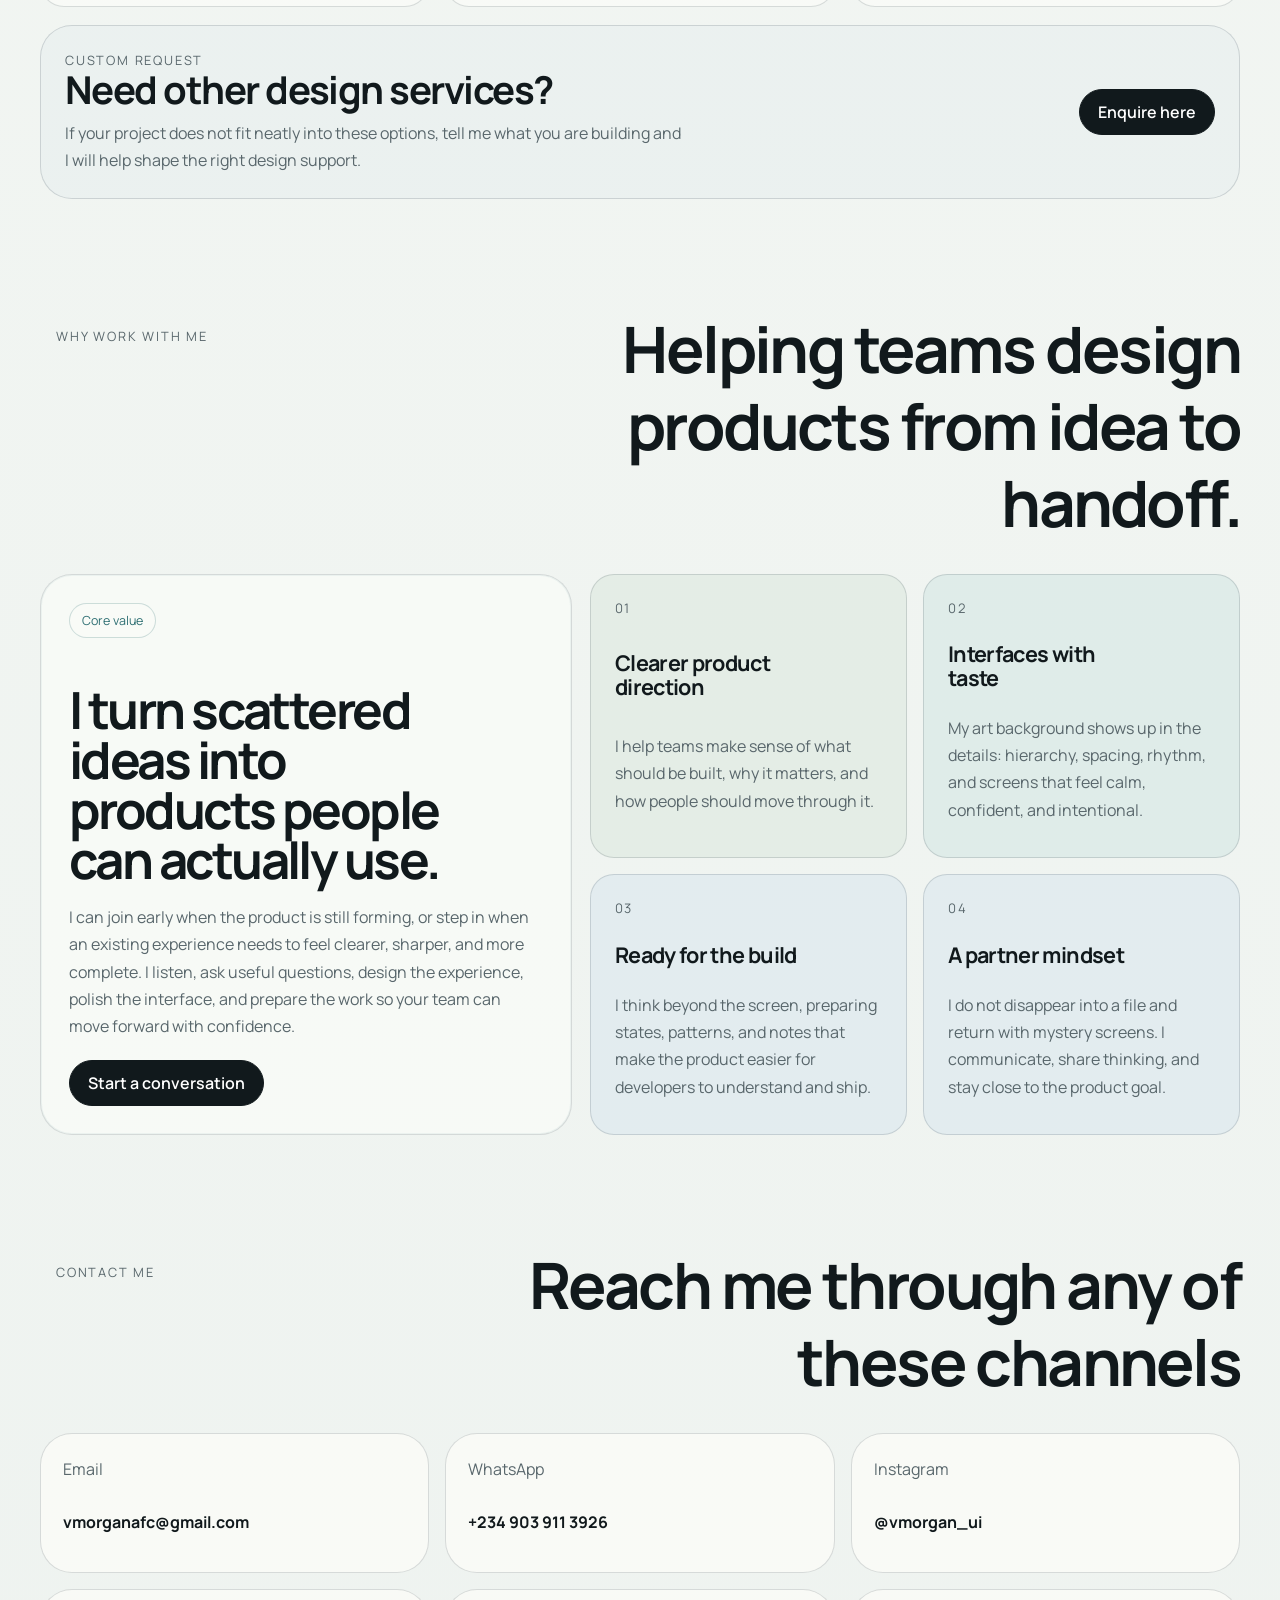
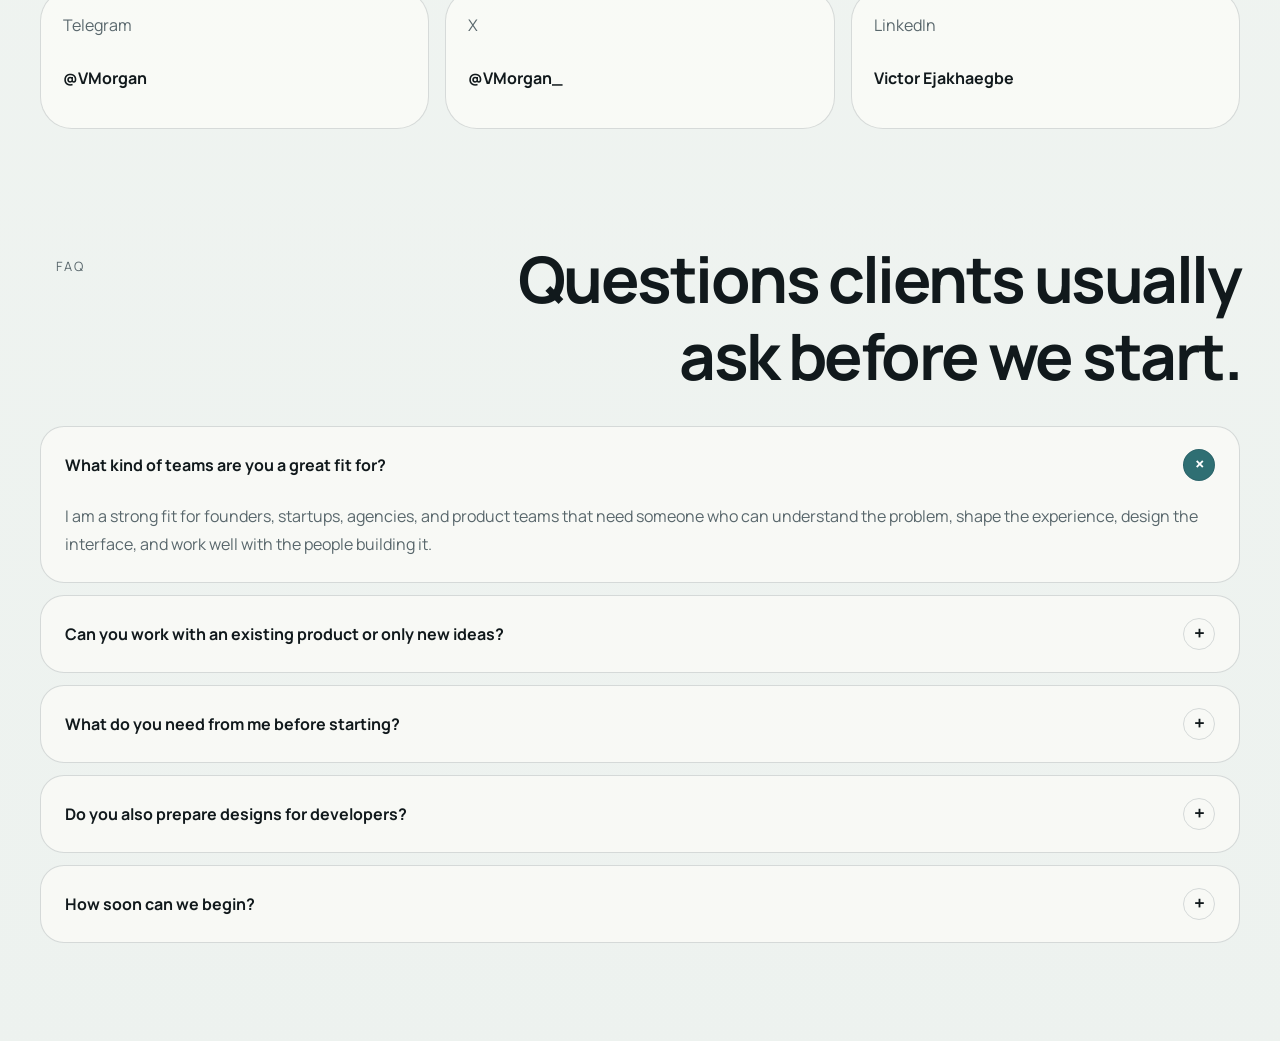
==== commit 32d643fa: "Update homepage social preview image" ====
--- a/index.html
+++ b/index.html
@@ -15,17 +15,17 @@
     <meta property="og:url" content="https://www.vmorgan.design/" />
     <meta property="og:title" content="VMorgan Design" />
     <meta property="og:description" content="Product design portfolio featuring case studies, interface explorations, landing pages, mobile apps, SaaS interfaces, and web3 product design." />
-    <meta property="og:image" content="https://www.vmorgan.design/assets/search-preview.png" />
-    <meta property="og:image:secure_url" content="https://www.vmorgan.design/assets/search-preview.png" />
+    <meta property="og:image" content="https://www.vmorgan.design/assets/og-image.png" />
+    <meta property="og:image:secure_url" content="https://www.vmorgan.design/assets/og-image.png" />
     <meta property="og:image:type" content="image/png" />
     <meta property="og:image:width" content="1200" />
     <meta property="og:image:height" content="630" />
     <meta name="twitter:card" content="summary_large_image" />
     <meta name="twitter:title" content="VMorgan Design" />
     <meta name="twitter:description" content="Product design portfolio featuring case studies, interface explorations, landing pages, mobile apps, SaaS interfaces, and web3 product design." />
-    <meta name="twitter:image" content="https://www.vmorgan.design/assets/search-preview.png" />
-    <meta name="thumbnail" content="https://www.vmorgan.design/assets/search-preview.png" />
-    <link rel="image_src" href="https://www.vmorgan.design/assets/search-preview.png" />
+    <meta name="twitter:image" content="https://www.vmorgan.design/assets/og-image.png" />
+    <meta name="thumbnail" content="https://www.vmorgan.design/assets/og-image.png" />
+    <link rel="image_src" href="https://www.vmorgan.design/assets/og-image.png" />
     <link rel="icon" href="/favicon.ico" sizes="any" />
     <link rel="icon" type="image/svg+xml" href="/favicon.svg" />
     <link rel="icon" type="image/png" sizes="48x48" href="/favicon-48x48.png" />
@@ -52,7 +52,7 @@
             },
             "image": {
               "@type": "ImageObject",
-              "url": "https://www.vmorgan.design/assets/search-preview.png",
+              "url": "https://www.vmorgan.design/assets/og-image.png",
               "width": 1200,
               "height": 630
             },
@@ -80,7 +80,7 @@
             "publisher": {
               "@id": "https://www.vmorgan.design/#organization"
             },
-            "thumbnailUrl": "https://www.vmorgan.design/assets/search-preview.png",
+            "thumbnailUrl": "https://www.vmorgan.design/assets/og-image.png",
             "inLanguage": "en"
           }
         ]
--- a/styles.css
+++ b/styles.css
@@ -231,8 +231,7 @@
   font-weight: 700;
 }
 
-.button,
-.icon-button {
+.button {
   display: inline-flex;
   align-items: center;
   justify-content: center;
@@ -259,6 +258,26 @@
   white-space: nowrap;
 }
 
+.icon-button {
+  display: inline-flex;
+  align-items: center;
+  justify-content: center;
+  min-width: 44px;
+  height: 44px;
+  padding: 0;
+  border: 1px solid transparent;
+  border-radius: 999px;
+  background: transparent;
+  color: var(--ink);
+  cursor: pointer;
+  line-height: 1;
+  transition:
+    transform 180ms ease,
+    box-shadow 180ms ease,
+    border-color 180ms ease,
+    background 180ms ease;
+}
+
 .button-icon {
   width: 18px;
   height: 18px;
@@ -267,11 +286,18 @@
 }
 
 .button:hover,
+.button:focus-visible {
+  transform: translateY(-1px);
+  box-shadow: 0 14px 34px rgba(47, 111, 115, 0.18);
+}
+
 .icon-button:hover,
-.button:focus-visible,
 .icon-button:focus-visible {
   transform: translateY(-1px);
+  border-color: rgba(47, 111, 115, 0.2);
+  background: rgba(251, 252, 248, 0.72);
   box-shadow: 0 14px 34px rgba(47, 111, 115, 0.18);
+  outline: none;
 }
 
 .button-secondary {
@@ -2041,6 +2067,10 @@
 
 .design-preview-modal {
   width: min(1200px, calc(100% - 32px));
+  height: calc(100vh - 64px);
+  height: calc(100dvh - 64px);
+  max-height: calc(100vh - 64px);
+  max-height: calc(100dvh - 64px);
   padding: 0;
   border: none;
   border-radius: 32px;
@@ -2048,6 +2078,10 @@
   overflow: visible;
 }
 
+.design-preview-modal.has-story {
+  width: min(1080px, calc(100% - 32px));
+}
+
 .design-preview-modal::backdrop {
   background: rgba(18, 18, 18, 0.42);
   backdrop-filter: blur(8px);
@@ -2055,12 +2089,20 @@
 
 .design-preview-card {
   display: grid;
+  grid-template-rows: auto minmax(0, 1fr) auto;
   gap: 20px;
+  height: 100%;
+  max-height: 100%;
   padding: 28px;
   border: 1px solid var(--line);
   border-radius: 32px;
   background: var(--panel);
   box-shadow: var(--shadow);
+  overflow: hidden;
+}
+
+.design-preview-modal.has-story .design-preview-card {
+  grid-template-rows: auto minmax(0, 1fr) auto;
 }
 
 .design-preview-nav {
@@ -2130,7 +2172,7 @@
 
 .design-preview-head h2 {
   margin: 0 0 10px;
-  font-size: clamp(2rem, 5vw, 3.6rem);
+  font-size: clamp(2rem, 5vw, 2rem);
   line-height: 1.2;
 }
 
@@ -2155,6 +2197,22 @@
 
 .design-preview-visual {
   width: 100%;
+  overflow: auto;
+  min-height: 0;
+  padding-right: 4px;
+}
+
+.design-preview-story {
+  display: grid;
+  gap: 20px;
+  justify-items: center;
+}
+
+.design-preview-story > p {
+  width: min(100%, 680px);
+  margin: 0;
+  color: var(--ink);
+  line-height: 1.9;
 }
 
 .design-preview-image {
@@ -2538,6 +2596,10 @@
     width: calc(100% - 20px);
   }
 
+  .design-preview-modal.has-story {
+    height: calc(100vh - 32px);
+  }
+
   .design-preview-card {
     padding: 20px;
   }
@@ -2626,7 +2688,7 @@
 
   .article-modal-head h2 {
   margin: 6px 0 0;
-  font-size: clamp(1.5rem, 5vw, 2.5rem);
+  font-size: clamp(1.5rem, 5vw, 2rem);
   line-height: 1.2;
   }
 
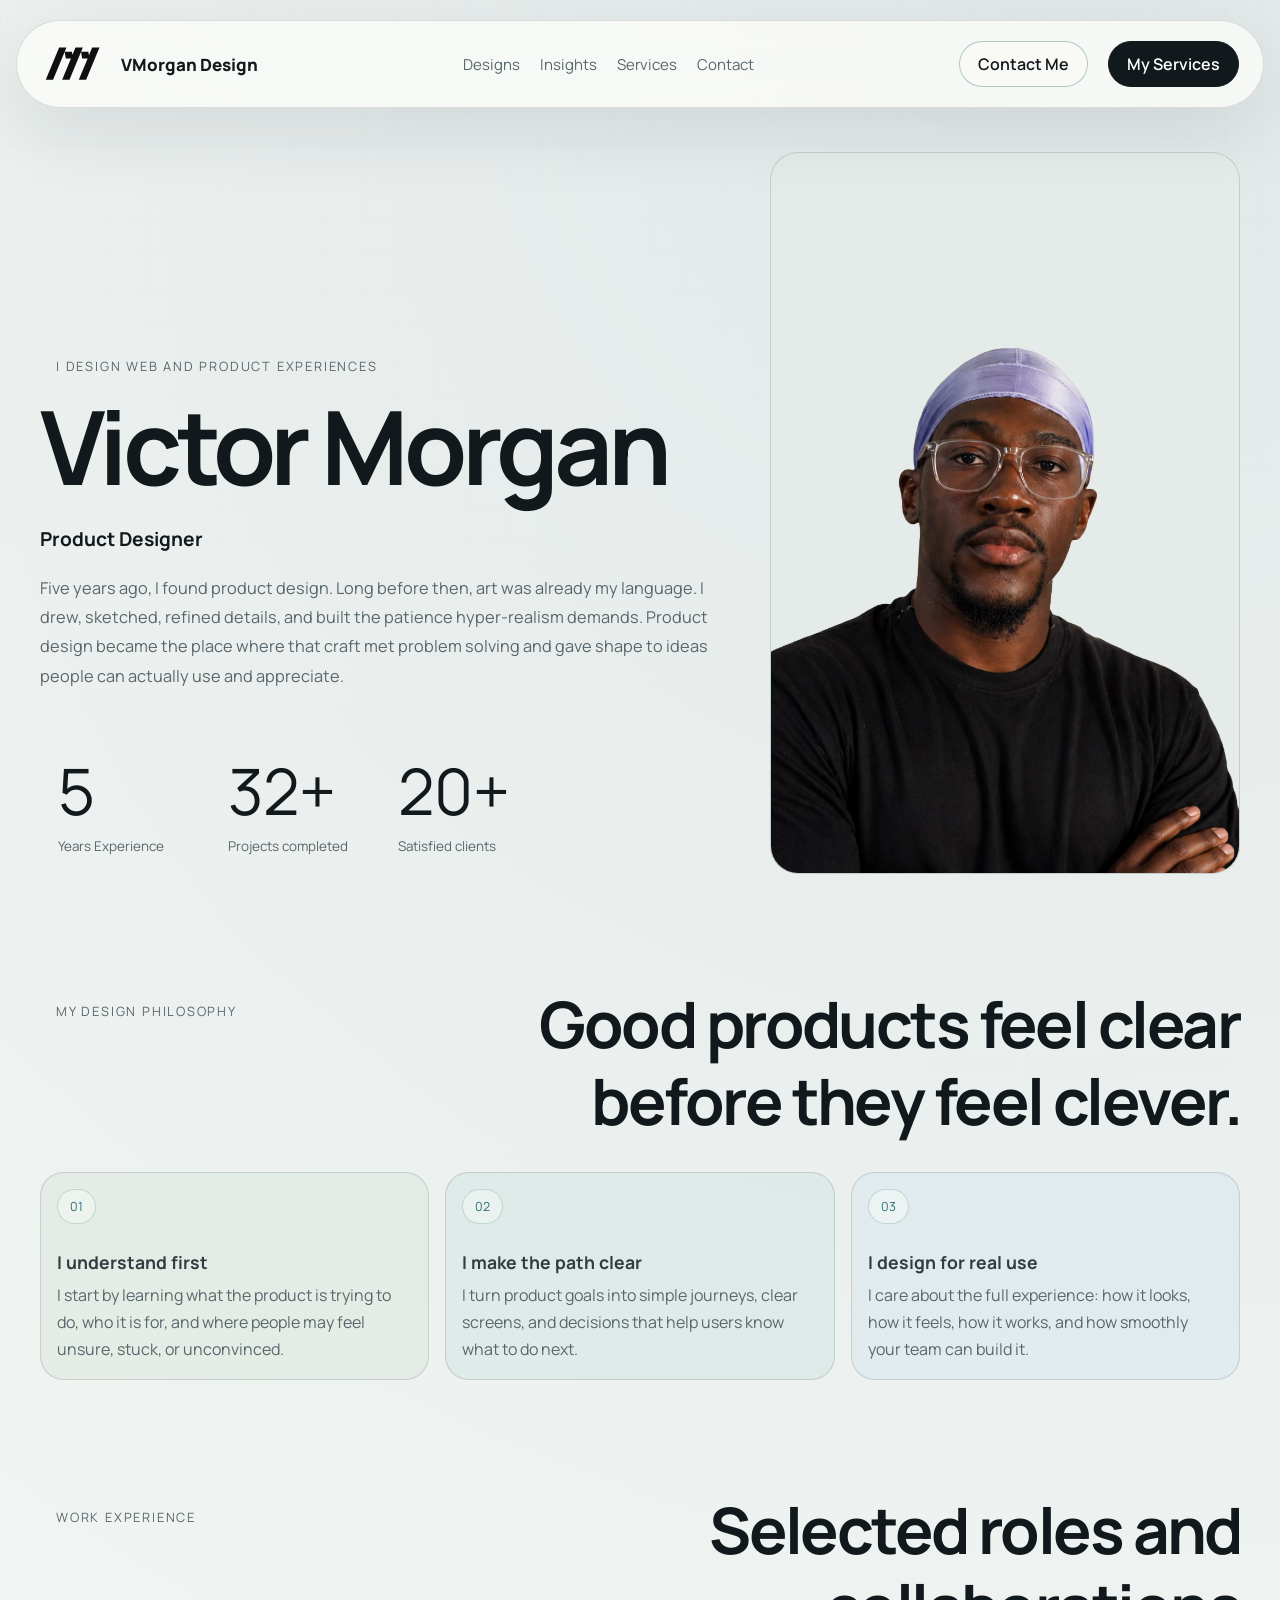
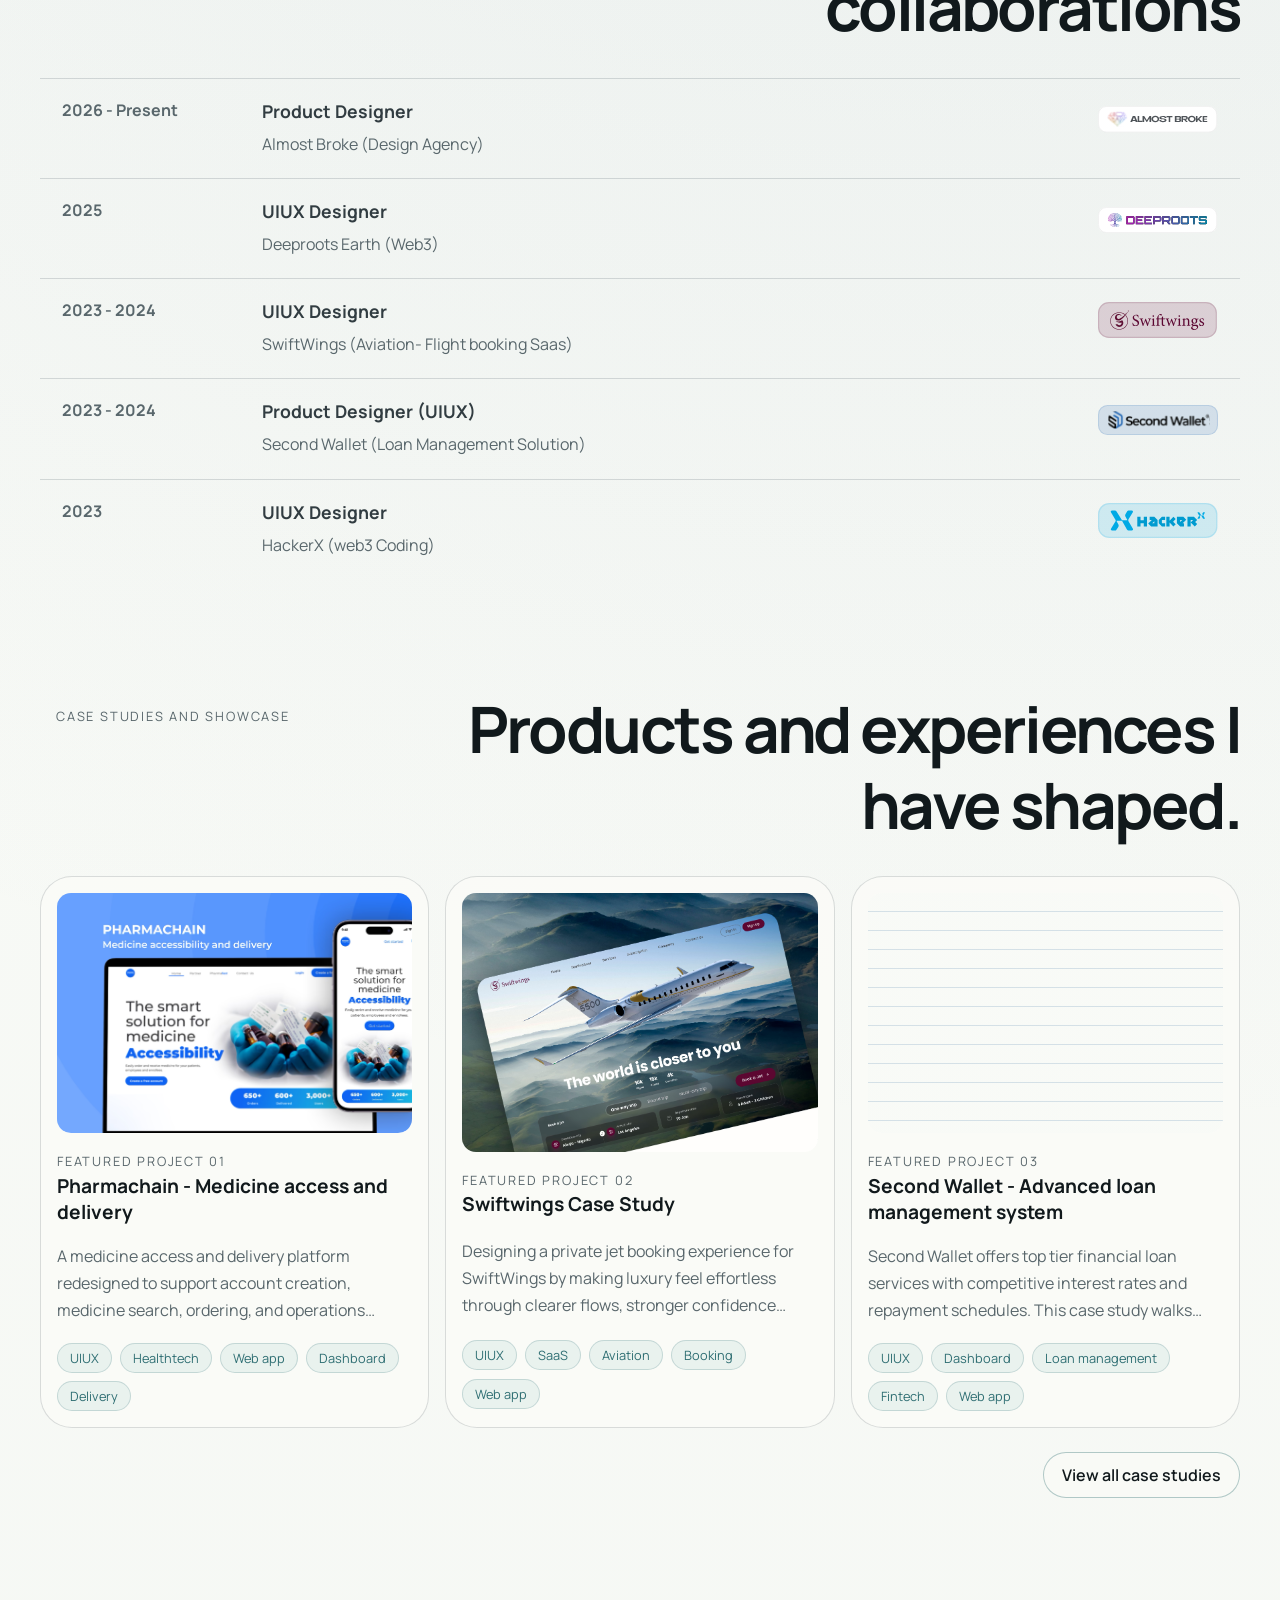
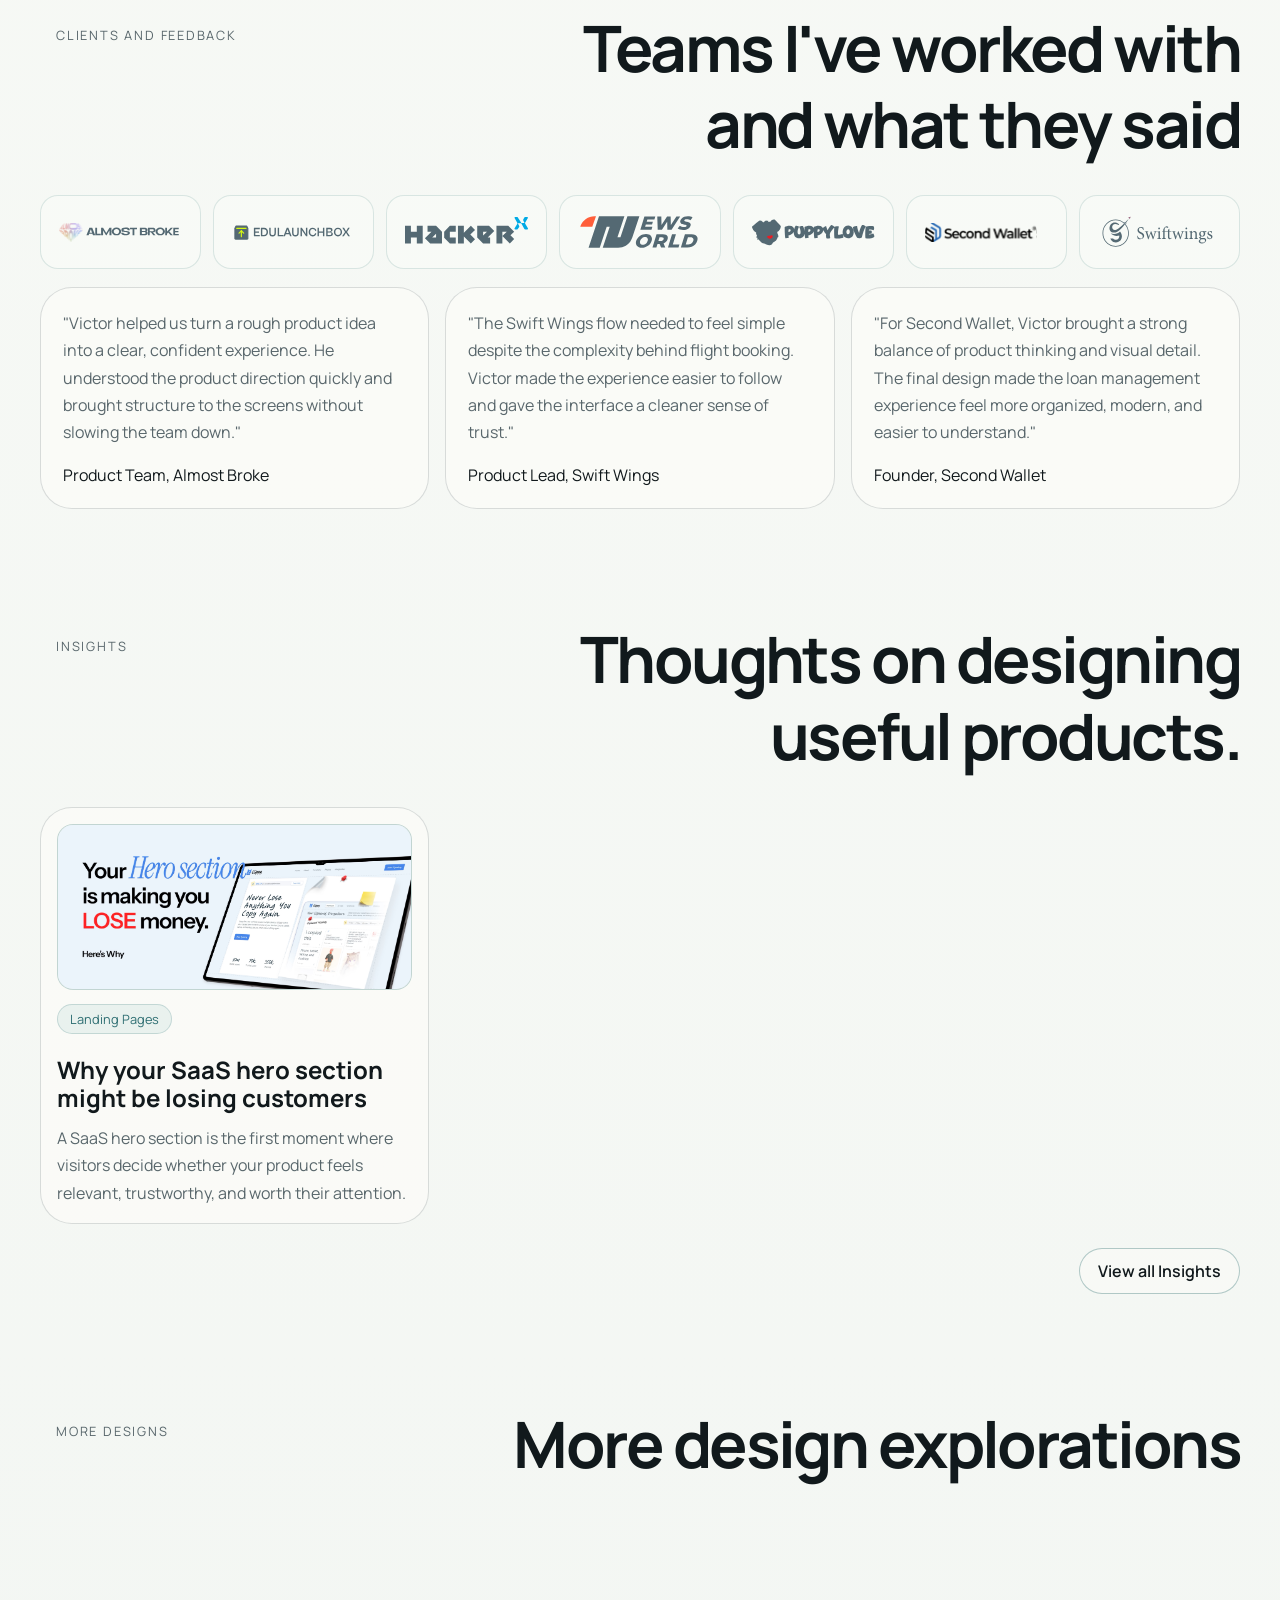
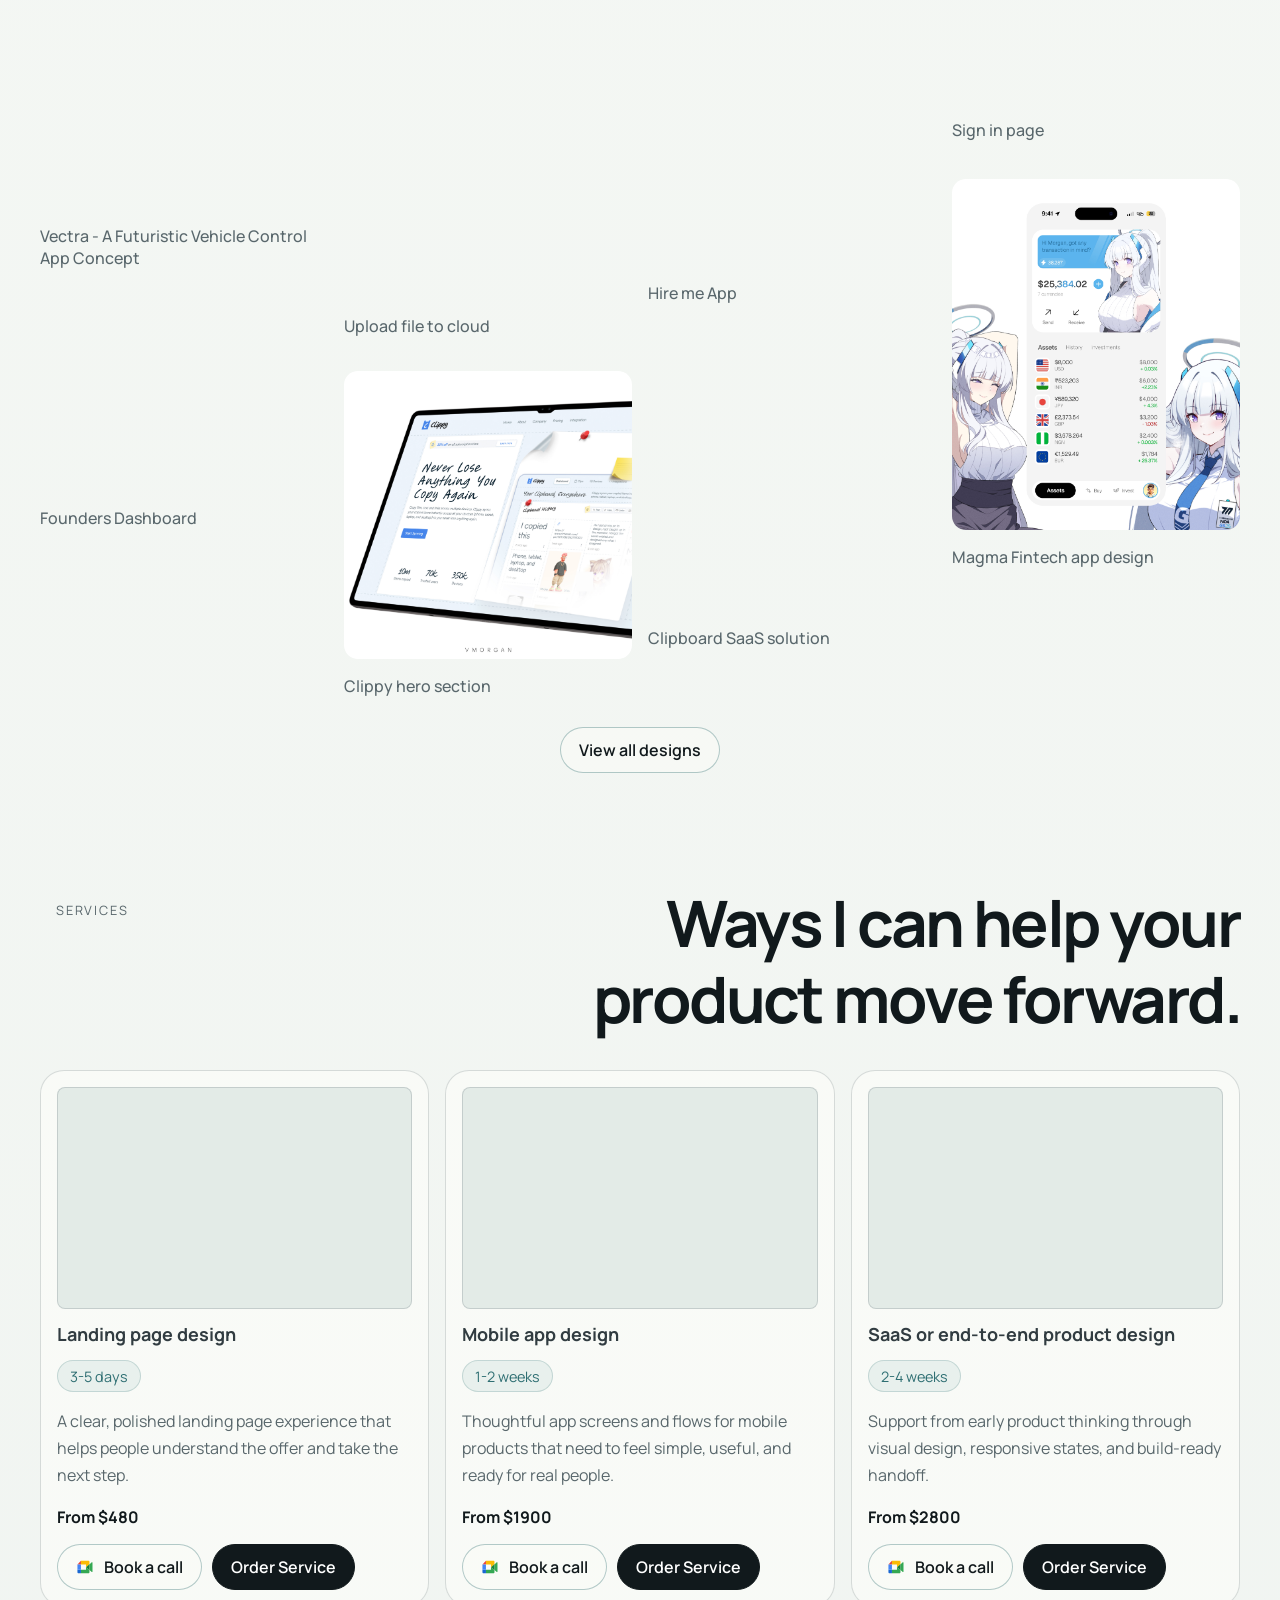
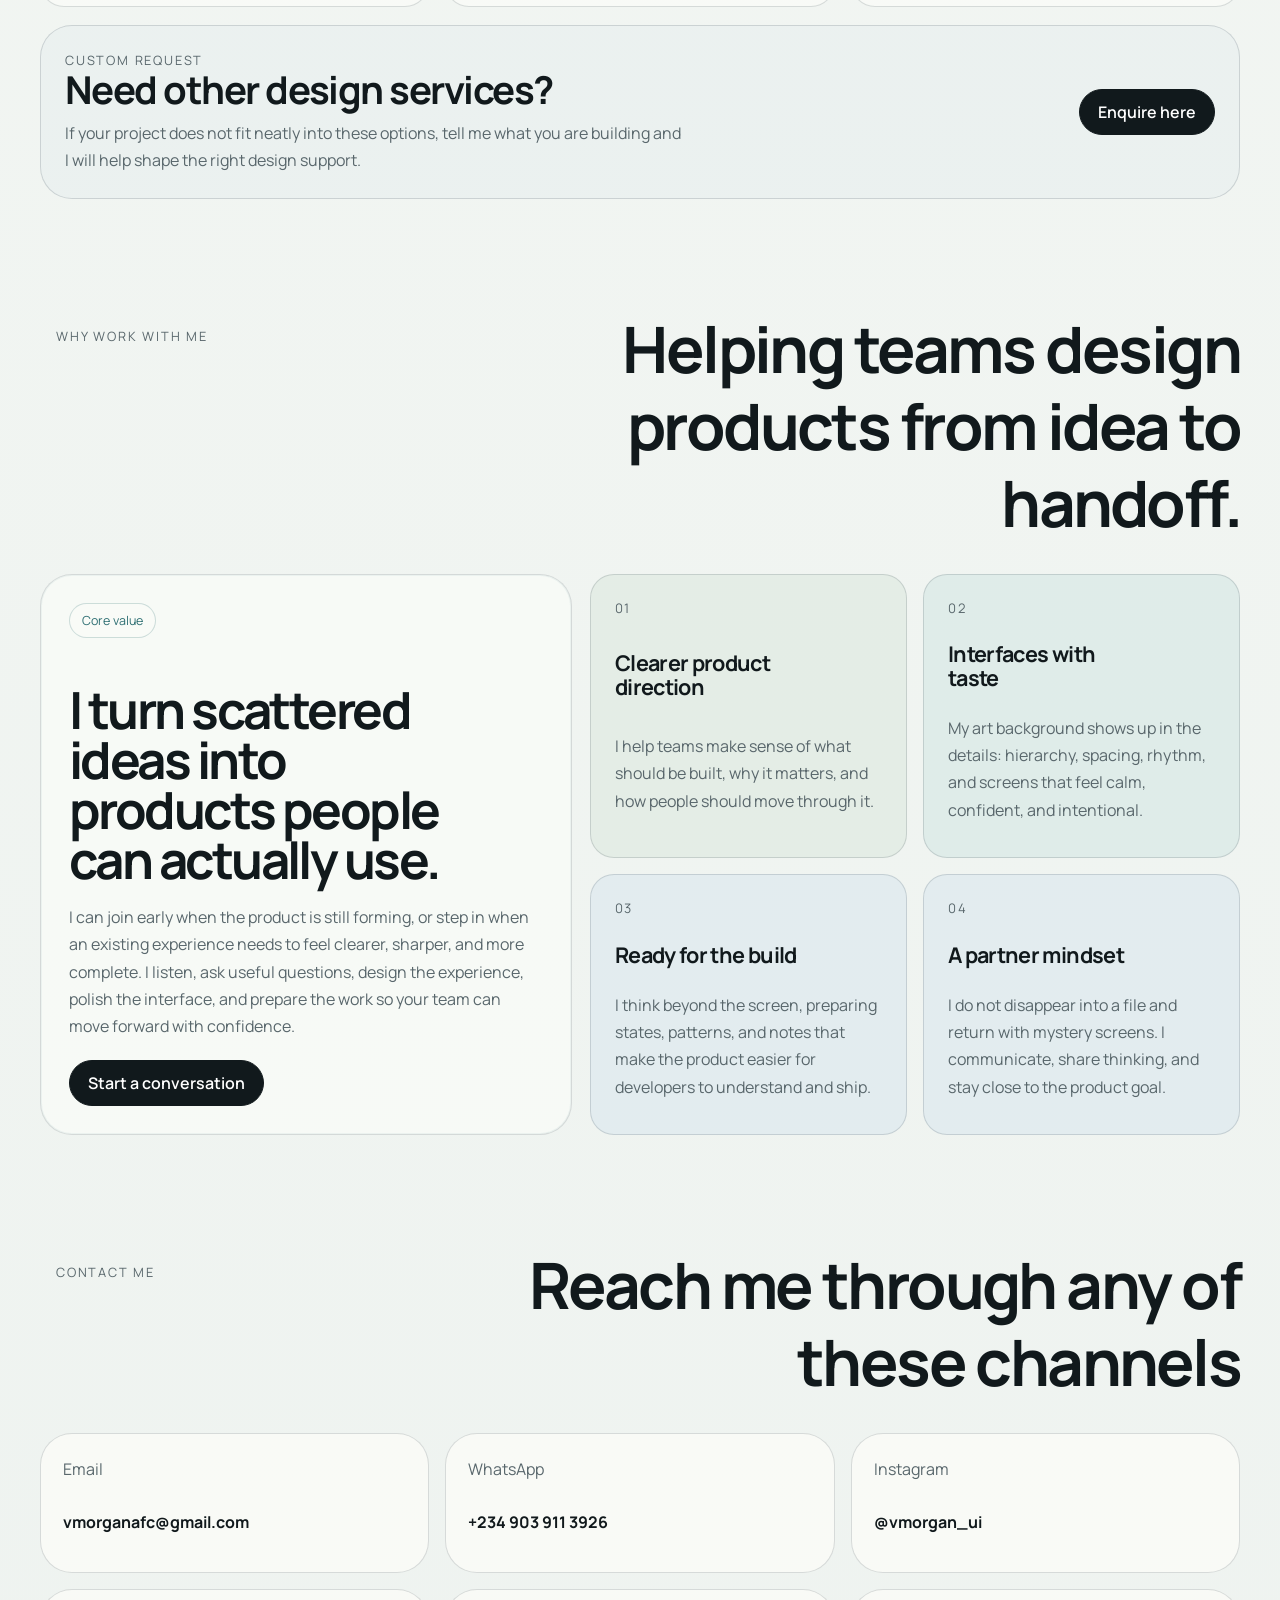
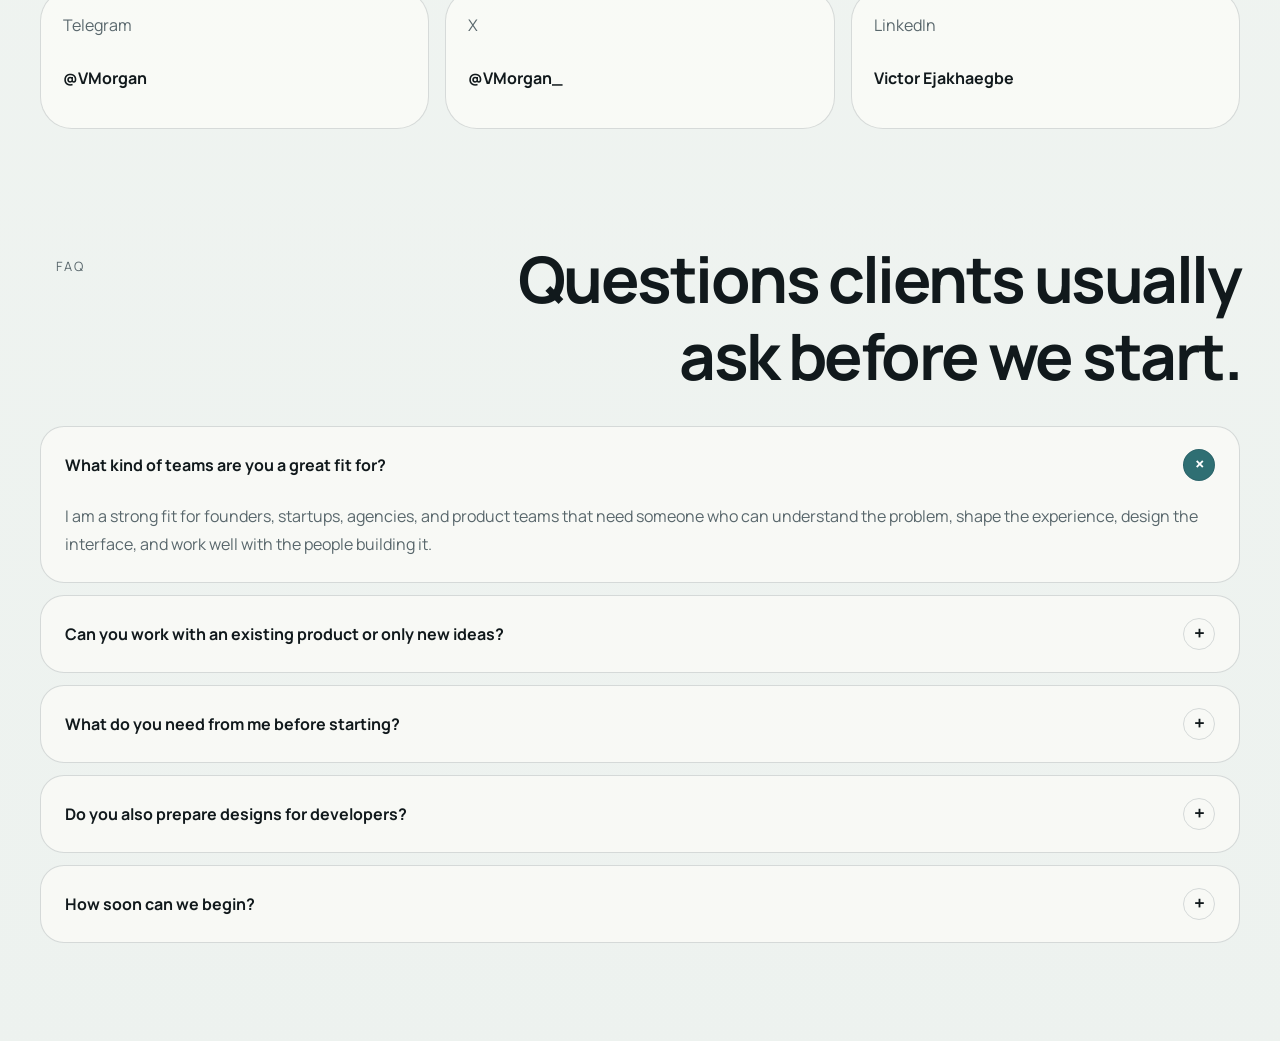
==== commit e5d74595: "Add fullscreen image lightbox" ====
--- a/index.html
+++ b/index.html
@@ -748,6 +748,7 @@
     <script src="./js/featured-case-studies.js"></script>
     <script src="./js/insights.js"></script>
     <script src="./js/script.js"></script>
+    <script src="./js/image-lightbox.js"></script>
     <script src="./js/smooth-page-scroll.js" defer></script>
     <script src="./js/scroll-reveal.js" defer></script>
     <script src="./js/active-nav.js" defer></script>
--- a/styles.css
+++ b/styles.css
@@ -1940,6 +1940,11 @@
   object-position: center top;
 }
 
+.article-modal-card img,
+.design-preview-card img {
+  cursor: zoom-in;
+}
+
 .article-video-placeholder {
   display: grid;
   place-items: center;
@@ -2202,6 +2207,14 @@
   padding-right: 4px;
 }
 
+.design-preview-modal:not(.has-story) .design-preview-visual {
+  position: relative;
+  display: grid;
+  place-items: center;
+  overflow: hidden;
+  padding-right: 0;
+}
+
 .design-preview-story {
   display: grid;
   gap: 20px;
@@ -2222,6 +2235,17 @@
   border: 1px solid var(--line);
   border-radius: 28px;
   background: rgba(32, 54, 61, 0.045);
+}
+
+.design-preview-modal:not(.has-story) .design-preview-image {
+  position: absolute;
+  inset: 0;
+  width: 100%;
+  height: 100%;
+  max-width: none;
+  max-height: none;
+  object-fit: contain;
+  object-position: center;
 }
 
 .design-preview-share {
@@ -2273,6 +2297,69 @@
   inset: 20px;
   border: 1px dashed rgba(47, 111, 115, 0.24);
   border-radius: 22px;
+}
+
+.image-lightbox {
+  width: 100vw;
+  height: 100vh;
+  height: 100dvh;
+  max-width: none;
+  max-height: none;
+  margin: 0;
+  padding: clamp(12px, 2vw, 24px);
+  border: 0;
+  border-radius: 0;
+  background: transparent;
+  overflow: hidden;
+}
+
+.image-lightbox::backdrop {
+  background: rgba(18, 18, 18, 0.82);
+  backdrop-filter: blur(10px);
+}
+
+.image-lightbox-frame {
+  position: relative;
+  width: 100%;
+  height: 100%;
+  margin: 0;
+  overflow: hidden;
+  touch-action: none;
+}
+
+.image-lightbox-image {
+  position: absolute;
+  inset: 0;
+  display: block;
+  width: 100%;
+  height: 100%;
+  max-width: none;
+  max-height: none;
+  margin: auto;
+  border-radius: 18px;
+  object-fit: contain;
+  object-position: center;
+  cursor: zoom-in;
+  transition: transform 220ms ease;
+  user-select: none;
+  -webkit-user-drag: none;
+}
+
+.image-lightbox.is-zoomed .image-lightbox-image {
+  cursor: grab;
+  transition: none;
+}
+
+.image-lightbox.is-zoomed .image-lightbox-image:active {
+  cursor: grabbing;
+}
+
+.image-lightbox-close {
+  position: fixed;
+  top: max(20px, env(safe-area-inset-top));
+  right: max(20px, env(safe-area-inset-right));
+  z-index: 2;
+  background: rgba(251, 252, 248, 0.78);
 }
 
 @media (max-width: 1100px) {
